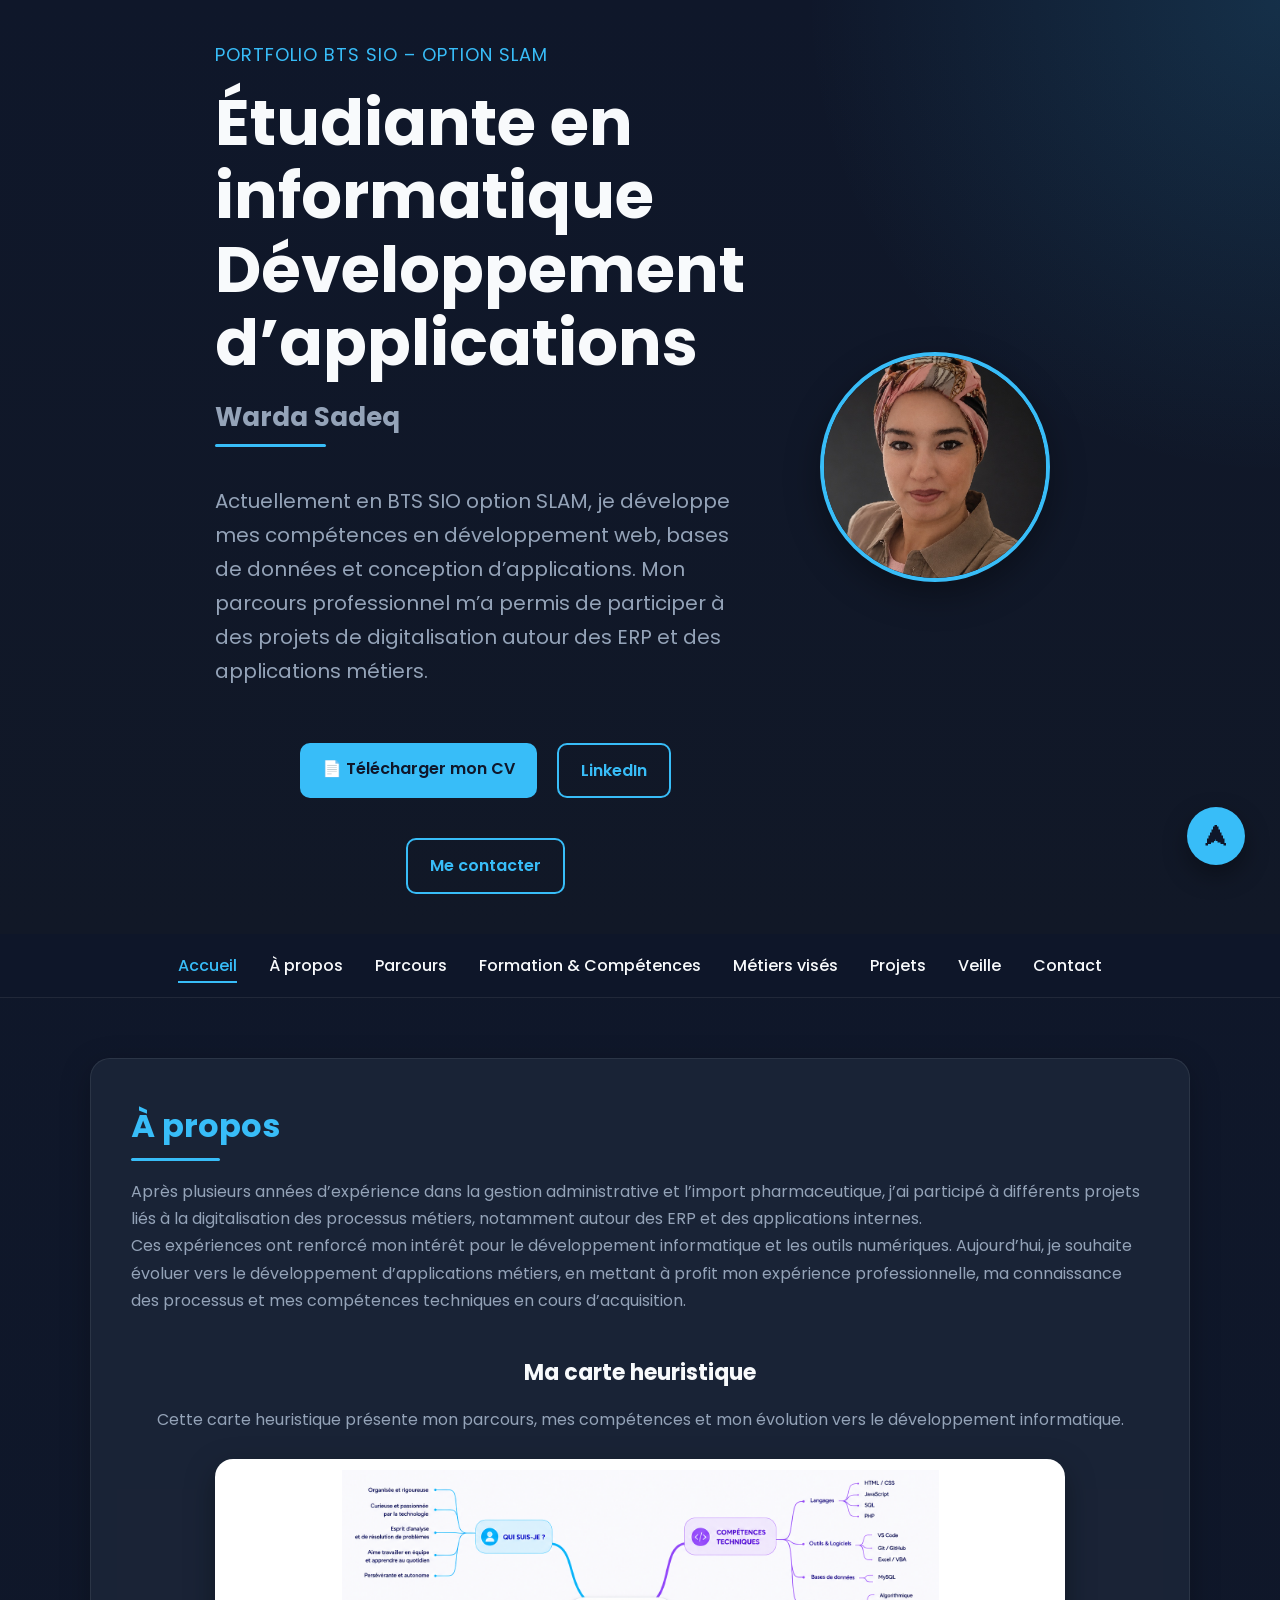
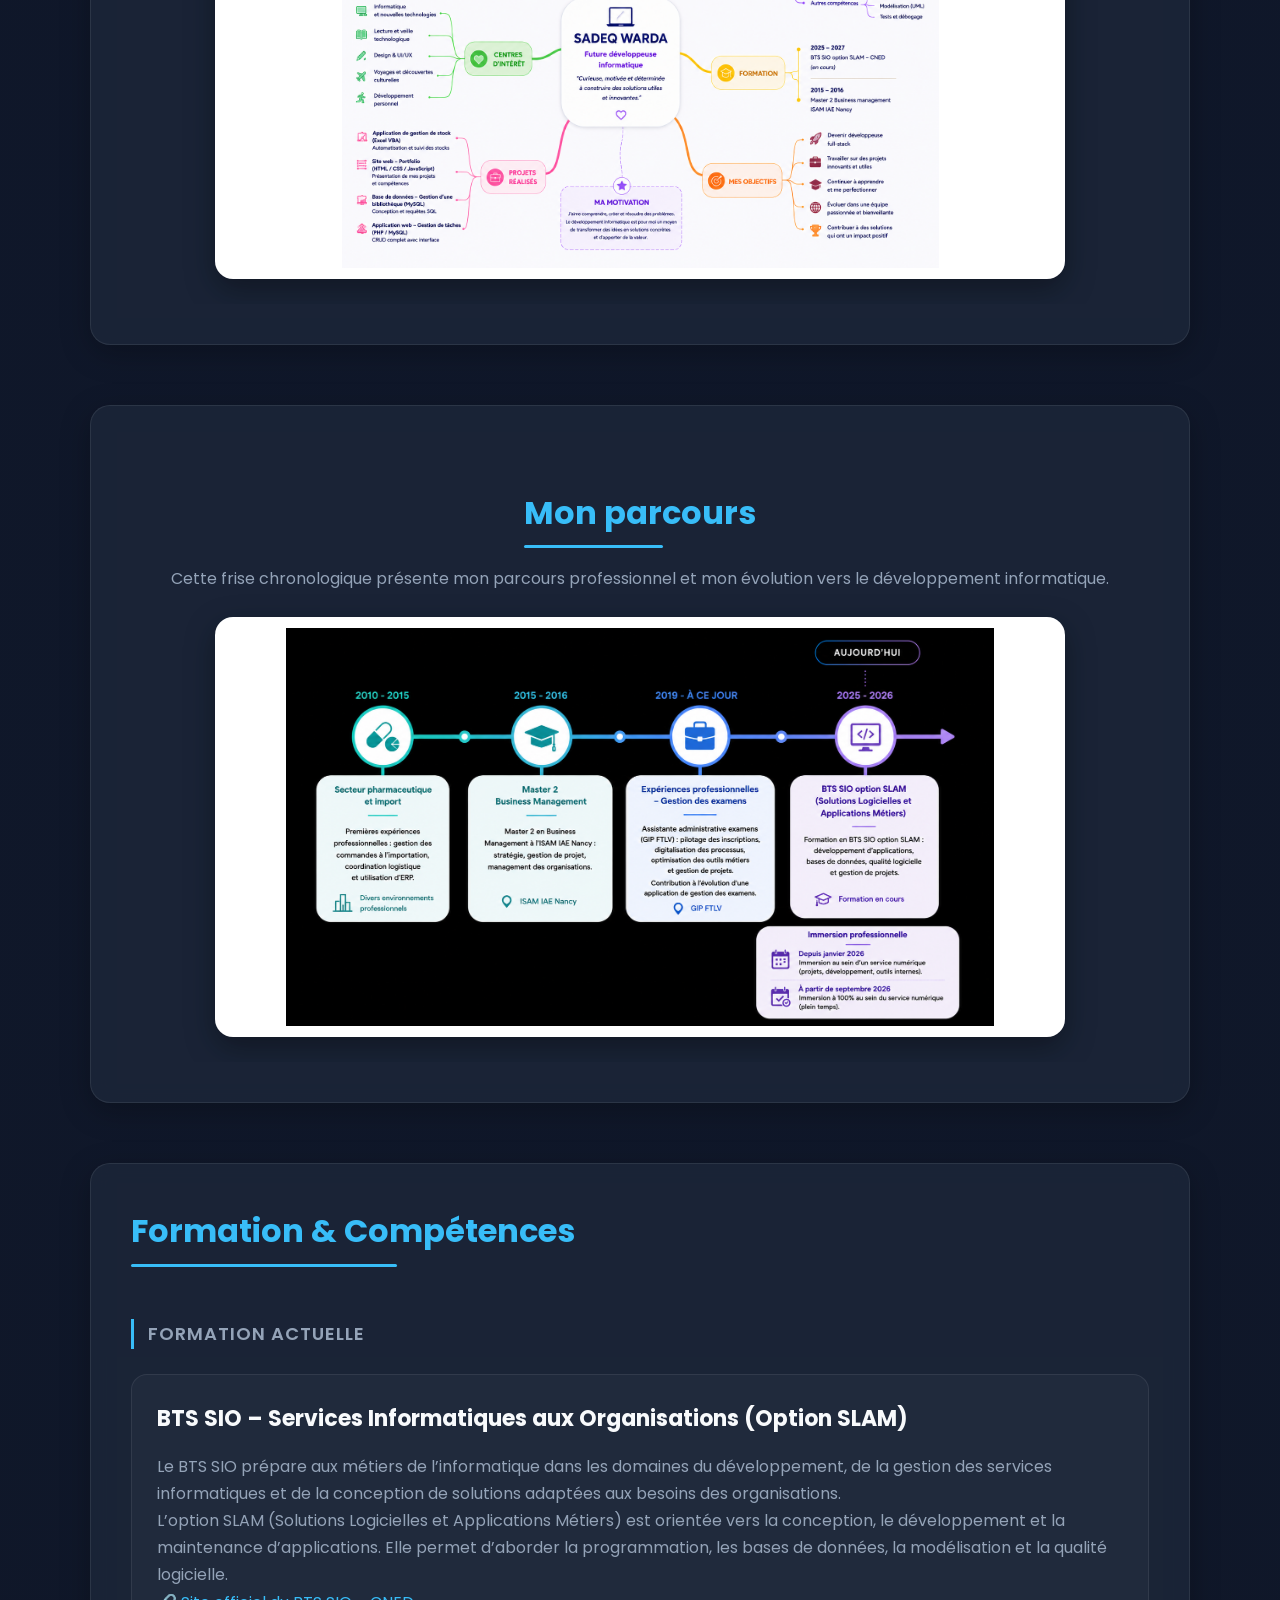
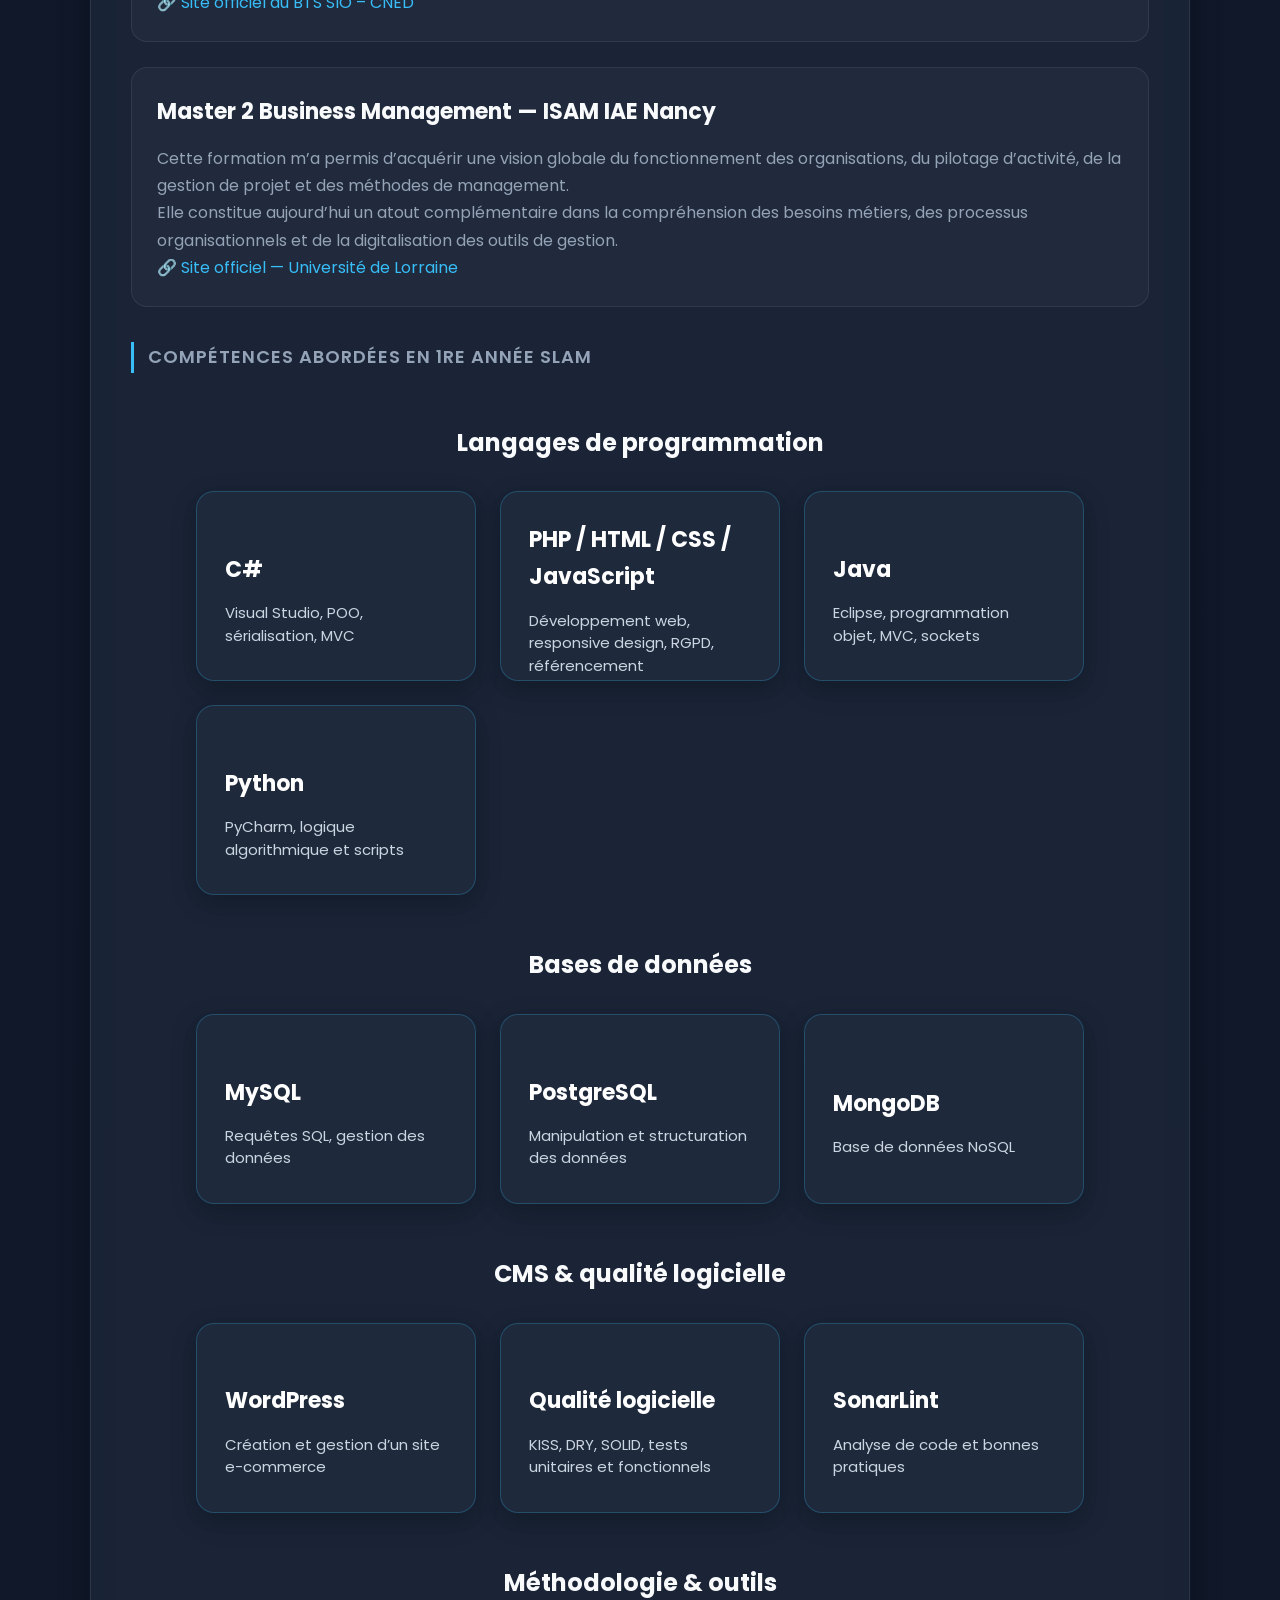
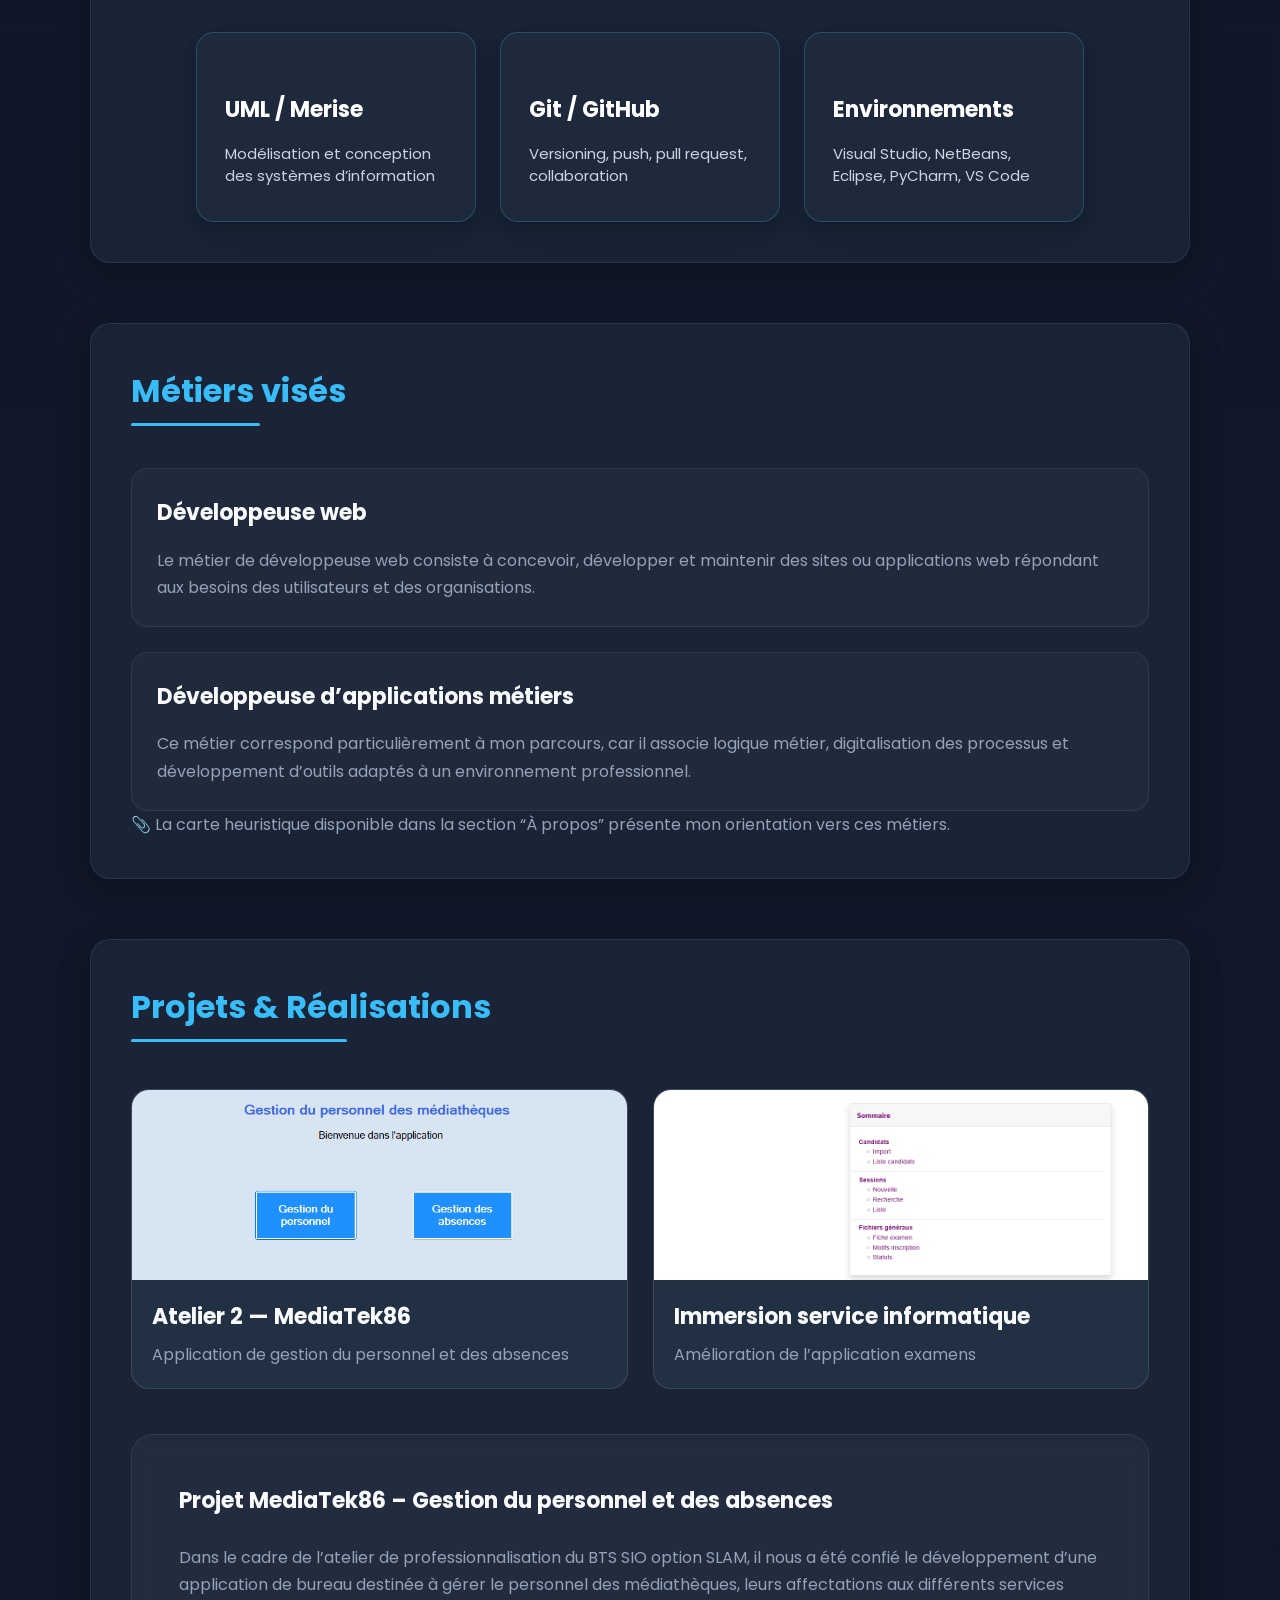
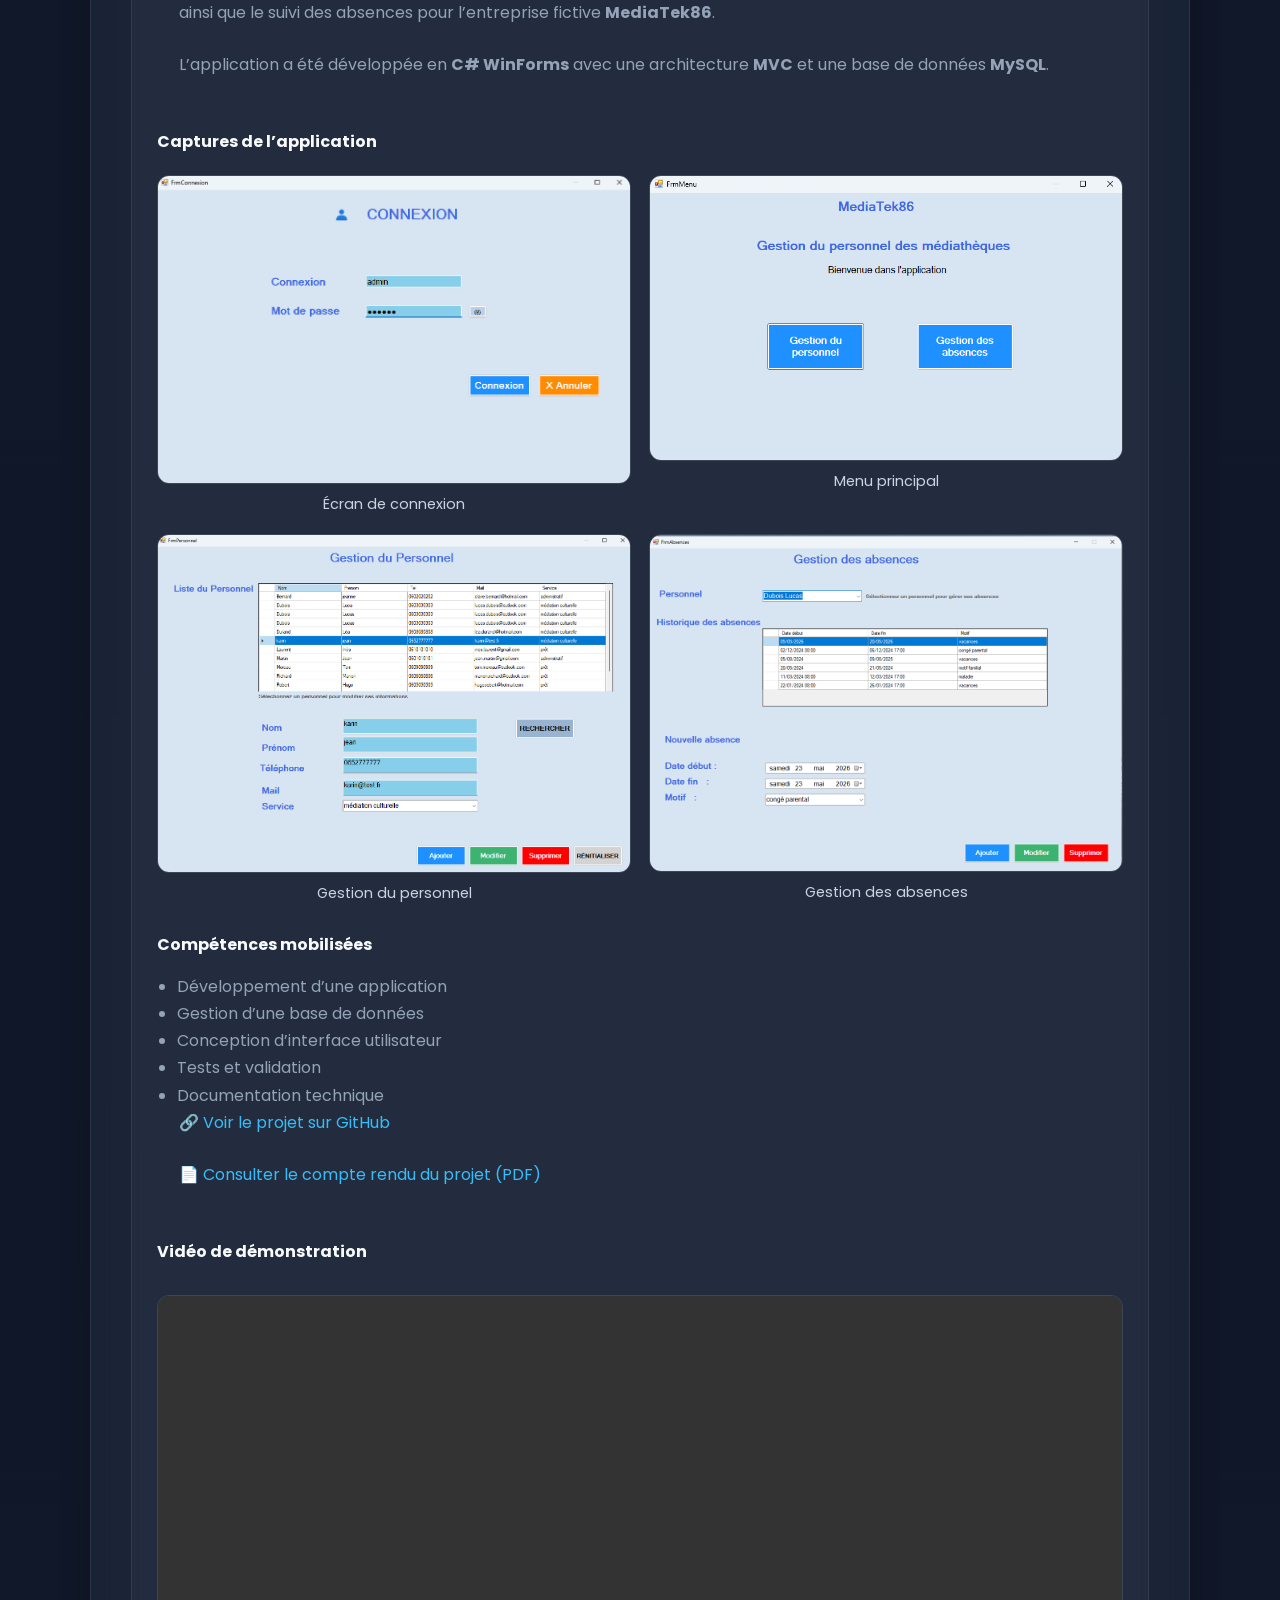
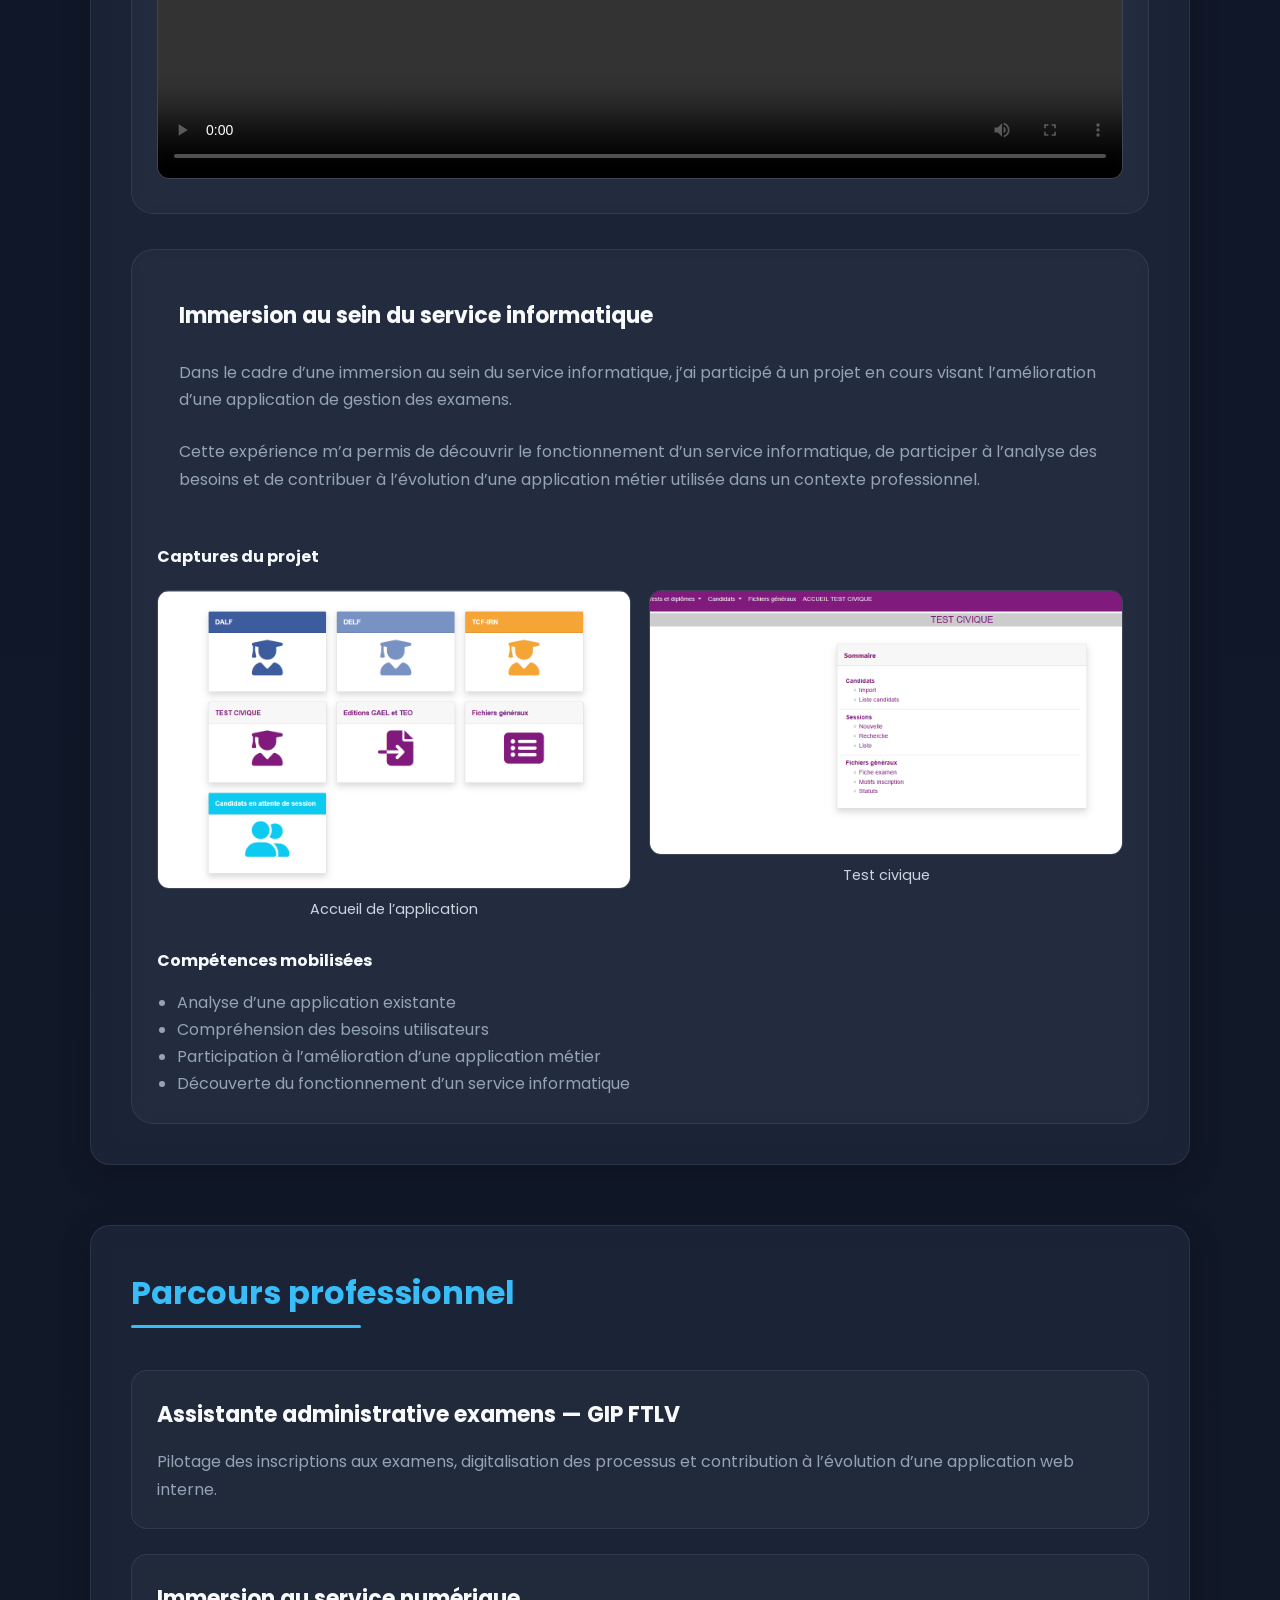
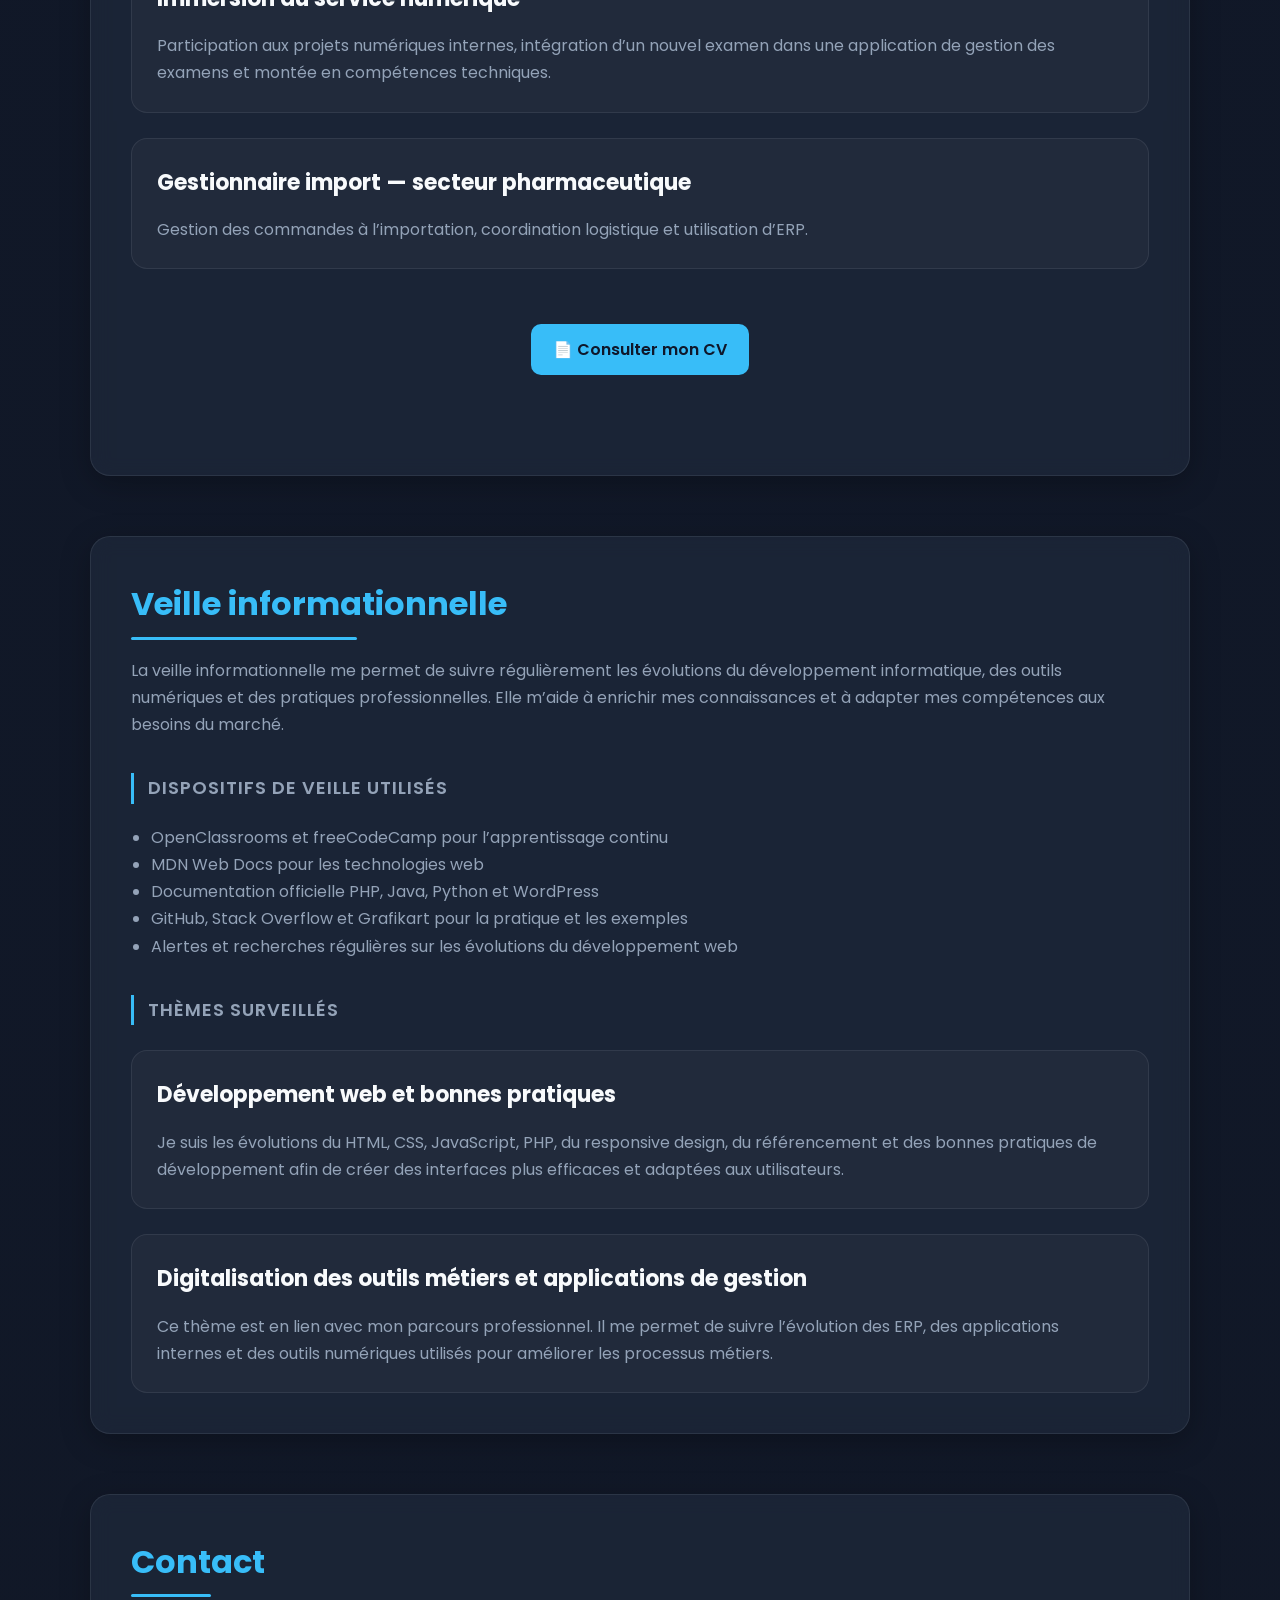
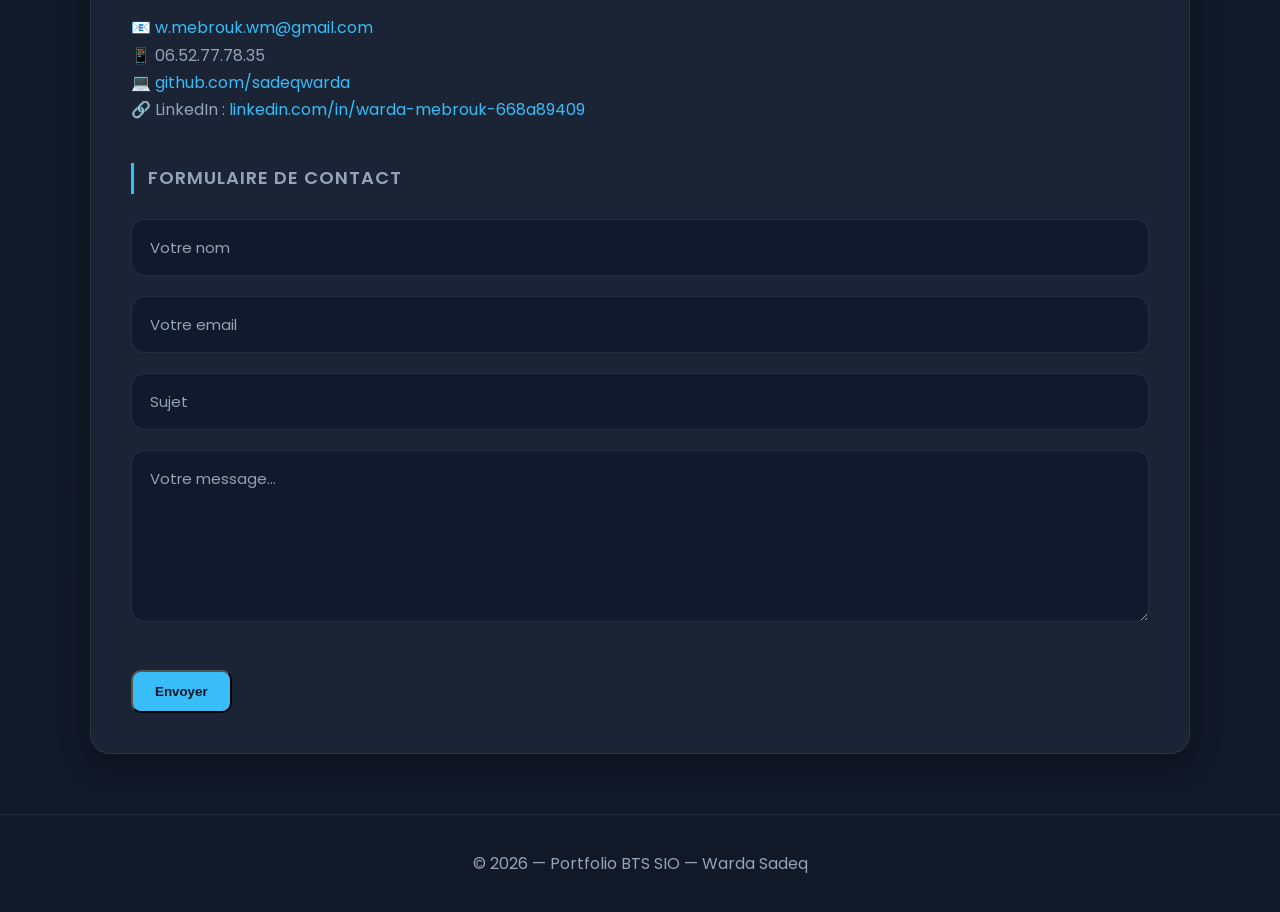
==== index.html @ fa806834 "Update index.html" ====
<!DOCTYPE html>
<html lang="fr">

<head>
    <meta charset="UTF-8">
    <meta name="viewport" content="width=device-width, initial-scale=1.0">
    <title>Portfolio - Warda SADEQ</title>

    <link rel="stylesheet" href="style.css">

    <link rel="preconnect" href="https://fonts.googleapis.com">
    <link rel="preconnect" href="https://fonts.gstatic.com" crossorigin>
    <link href="https://fonts.googleapis.com/css2?family=Poppins:wght@300;400;500;600;700&display=swap" rel="stylesheet">
</head>

<body>

<header id="accueil">

    <div class="hero-content hero-layout">

        <div class="hero-text-zone">

            <p class="hero-subtitle">Portfolio BTS SIO – option SLAM</p>

            <h1>
                Étudiante en informatique<br>
                Développement d’applications
            </h1>

            <h2 class="hero-name">Warda Sadeq</h2>

            <p class="hero-text">
                Actuellement en BTS SIO option SLAM, je développe mes compétences
                en développement web, bases de données et conception d’applications.
                Mon parcours professionnel m’a permis de participer à des projets
                de digitalisation autour des ERP et des applications métiers.
            </p>

            <div class="hero-buttons">
                <a href="./CV_SADEQ_WARDA.pdf" class="btn" target="_blank" download>
                    📄 Télécharger mon CV
                </a>

                <a href="https://www.linkedin.com/in/warda-mebrouk-668a89409" class="btn btn-outline" target="_blank">
                    LinkedIn
                </a>

                <a href="#contact" class="btn btn-outline">
                    Me contacter
                </a>
            </div>

        </div>

        <div class="hero-photo-zone">
            <img src="photo-warda.jpg" alt="Photo de Warda Sadeq" class="hero-photo">
        </div>

    </div>

</header>

<nav>
    <a href="#accueil">Accueil</a>
    <a href="#apropos">À propos</a>
    <a href="#parcours">Parcours</a>
    <a href="#formation-competences">Formation & Compétences</a>
    <a href="#metiers">Métiers visés</a>
    <a href="#projets">Projets</a>
    <a href="#veille">Veille</a>
    <a href="#contact">Contact</a>
</nav>

<section id="apropos">

    <h2>À propos</h2>

    <p>
        Après plusieurs années d’expérience dans la gestion administrative
        et l’import pharmaceutique, j’ai participé à différents projets liés
        à la digitalisation des processus métiers, notamment autour des ERP
        et des applications internes.
    </p>

    <p>
        Ces expériences ont renforcé mon intérêt pour le développement informatique
        et les outils numériques. Aujourd’hui, je souhaite évoluer vers le développement
        d’applications métiers, en mettant à profit mon expérience professionnelle,
        ma connaissance des processus et mes compétences techniques en cours d’acquisition.
    </p>

    <div class="mindmap-container">
        <h3>Ma carte heuristique</h3>

        <p>
            Cette carte heuristique présente mon parcours, mes compétences
            et mon évolution vers le développement informatique.
        </p>

        <img
            src="ma_carte_heuristique.png"
            alt="Carte heuristique"
            class="mindmap-img"
            id="mindmapImage">
    </div>

</section>

<div id="imageModal" class="image-modal">
    <span class="close-modal">&times;</span>
    <img class="modal-content" id="zoomedImg">
</div>

<section id="parcours">

    <div class="mindmap-container">

        <h2>Mon parcours</h2>

        <p>
            Cette frise chronologique présente mon parcours
            professionnel et mon évolution vers le développement informatique.
        </p>

        <img
            src="parcours_warda.jpg"
            alt="Parcours de Warda Sadeq"
            class="mindmap-img"
            id="parcoursImage">

    </div>

</section>

<section id="formation-competences">

    <h2>Formation & Compétences</h2>

    <h3 class="section-subtitle">Formation actuelle</h3>

    <article class="formation-card">

        <h3>BTS SIO – Services Informatiques aux Organisations (Option SLAM)</h3>

        <p>
            Le BTS SIO prépare aux métiers de l’informatique dans les domaines
            du développement, de la gestion des services informatiques et de la
            conception de solutions adaptées aux besoins des organisations.
        </p>

        <p>
            L’option SLAM (Solutions Logicielles et Applications Métiers)
            est orientée vers la conception, le développement et la maintenance
            d’applications. Elle permet d’aborder la programmation, les bases de données,
            la modélisation et la qualité logicielle.
        </p>

        <p>
            🔗
            <a href="https://www.cned.fr/bts/bts-services-informatiques-aux-organisations-sio" target="_blank">
                Site officiel du BTS SIO – CNED
            </a>
        </p>

    </article>

    <article class="formation-card">

        <h3>Master 2 Business Management — ISAM IAE Nancy</h3>

        <p>
            Cette formation m’a permis d’acquérir une vision globale du fonctionnement
            des organisations, du pilotage d’activité, de la gestion de projet
            et des méthodes de management.
        </p>

        <p>
            Elle constitue aujourd’hui un atout complémentaire dans la compréhension
            des besoins métiers, des processus organisationnels et de la digitalisation
            des outils de gestion.
        </p>

        <p>
            🔗
            <a href="https://formations.univ-lorraine.fr/fr/diplomes-et-formations/bac4-bac5/master/2677-master-management-et-administration-des-entreprises-pt-administration-des-entreprises.html" target="_blank">
                Site officiel — Université de Lorraine
            </a>
        </p>

    </article>

    <div class="technical-skills">

        <h3 class="section-subtitle">Compétences abordées en 1re année SLAM</h3>

        <div class="skills-category">
            <h3>Langages de programmation</h3>

            <div class="skills-grid">
                <div class="skill-card">
                    <h4>C#</h4>
                    <p>Visual Studio, POO, sérialisation, MVC</p>
                </div>

                <div class="skill-card">
                    <h4>PHP / HTML / CSS / JavaScript</h4>
                    <p>Développement web, responsive design, RGPD, référencement</p>
                </div>

                <div class="skill-card">
                    <h4>Java</h4>
                    <p>Eclipse, programmation objet, MVC, sockets</p>
                </div>

                <div class="skill-card">
                    <h4>Python</h4>
                    <p>PyCharm, logique algorithmique et scripts</p>
                </div>
            </div>
        </div>

        <div class="skills-category">
            <h3>Bases de données</h3>

            <div class="skills-grid">
                <div class="skill-card">
                    <h4>MySQL</h4>
                    <p>Requêtes SQL, gestion des données</p>
                </div>

                <div class="skill-card">
                    <h4>PostgreSQL</h4>
                    <p>Manipulation et structuration des données</p>
                </div>

                <div class="skill-card">
                    <h4>MongoDB</h4>
                    <p>Base de données NoSQL</p>
                </div>
            </div>
        </div>

        <div class="skills-category">
            <h3>CMS & qualité logicielle</h3>

            <div class="skills-grid">
                <div class="skill-card">
                    <h4>WordPress</h4>
                    <p>Création et gestion d’un site e-commerce</p>
                </div>

                <div class="skill-card">
                    <h4>Qualité logicielle</h4>
                    <p>KISS, DRY, SOLID, tests unitaires et fonctionnels</p>
                </div>

                <div class="skill-card">
                    <h4>SonarLint</h4>
                    <p>Analyse de code et bonnes pratiques</p>
                </div>
            </div>
        </div>

        <div class="skills-category">
            <h3>Méthodologie & outils</h3>

            <div class="skills-grid">
                <div class="skill-card">
                    <h4>UML / Merise</h4>
                    <p>Modélisation et conception des systèmes d’information</p>
                </div>

                <div class="skill-card">
                    <h4>Git / GitHub</h4>
                    <p>Versioning, push, pull request, collaboration</p>
                </div>

                <div class="skill-card">
                    <h4>Environnements</h4>
                    <p>Visual Studio, NetBeans, Eclipse, PyCharm, VS Code</p>
                </div>
            </div>
        </div>

    </div>

</section>

<section id="metiers">

    <h2>Métiers visés</h2>

    <article>
        <h3>Développeuse web</h3>
        <p>
            Le métier de développeuse web consiste à concevoir, développer
            et maintenir des sites ou applications web répondant aux besoins
            des utilisateurs et des organisations.
        </p>
    </article>

    <article>
        <h3>Développeuse d’applications métiers</h3>
        <p>
            Ce métier correspond particulièrement à mon parcours, car il associe
            logique métier, digitalisation des processus et développement d’outils
            adaptés à un environnement professionnel.
        </p>
    </article>

    <p>
        📎 La carte heuristique disponible dans la section “À propos”
        présente mon orientation vers ces métiers.
    </p>

</section>

<section id="projets">

    <h2>Projets & Réalisations</h2>

    <div class="projects-grid">

        <a href="#mediatek86" class="project-thumbnail">
            <img src="menu.png" alt="Projet MediaTek86">
            <h3>Atelier 2 — MediaTek86</h3>
            <p>Application de gestion du personnel et des absences</p>
        </a>

        <a href="#immersion" class="project-thumbnail">
            <img src="test_civique.png" alt="Projet immersion service informatique">
            <h3>Immersion service informatique</h3>
            <p>Amélioration de l’application examens</p>
        </a>

    </div>

    <article class="project-card" id="mediatek86">

        <h3>Projet MediaTek86 – Gestion du personnel et des absences</h3>

        <p>
            Dans le cadre de l’atelier de professionnalisation du BTS SIO option SLAM,
            il nous a été confié le développement d’une application de bureau destinée
            à gérer le personnel des médiathèques, leurs affectations aux différents
            services ainsi que le suivi des absences pour l’entreprise fictive
            <strong>MediaTek86</strong>.
        </p>

        <p>
            L’application a été développée en <strong>C# WinForms</strong> avec une
            architecture <strong>MVC</strong> et une base de données <strong>MySQL</strong>.
        </p>

        <h4>Captures de l’application</h4>

        <div class="project-gallery">
            <figure>
                <img src="connexion.png" alt="Écran de connexion MediaTek86">
                <figcaption>Écran de connexion</figcaption>
            </figure>

            <figure>
                <img src="menu.png" alt="Menu principal MediaTek86">
                <figcaption>Menu principal</figcaption>
            </figure>

            <figure>
                <img src="personnel.png" alt="Gestion du personnel MediaTek86">
                <figcaption>Gestion du personnel</figcaption>
            </figure>

            <figure>
                <img src="absences.png" alt="Gestion des absences MediaTek86">
                <figcaption>Gestion des absences</figcaption>
            </figure>
        </div>

        <h4>Compétences mobilisées</h4>

        <ul>
            <li>Développement d’une application</li>
            <li>Gestion d’une base de données</li>
            <li>Conception d’interface utilisateur</li>
            <li>Tests et validation</li>
            <li>Documentation technique</li>
        </ul>

        <p>
            🔗
            <a href="https://github.com/sadeqwarda/MediaTek86" target="_blank">
                Voir le projet sur GitHub
            </a>
        </p>
        <p>
    📄
    <a href="Compte_Rendu_Activite_MediaTek86.pdf" target="_blank">
        Consulter le compte rendu du projet (PDF)
    </a>
</p>

        <h4>Vidéo de démonstration</h4>

        <video controls>
            <source src="Mediatek86.mp4" type="video/mp4">
            Votre navigateur ne supporte pas la vidéo.
        </video>

    </article>

    <article class="project-card" id="immersion">

        <h3>Immersion au sein du service informatique</h3>

        <p>
            Dans le cadre d’une immersion au sein du service informatique, j’ai participé
            à un projet en cours visant l’amélioration d’une application de gestion
            des examens.
        </p>

        <p>
            Cette expérience m’a permis de découvrir le fonctionnement d’un service
            informatique, de participer à l’analyse des besoins et de contribuer
            à l’évolution d’une application métier utilisée dans un contexte professionnel.
        </p>

        <h4>Captures du projet</h4>

        <div class="project-gallery">
            <figure>
                <img src="accueil.png" alt="Accueil de l’application examens">
                <figcaption>Accueil de l’application</figcaption>
            </figure>

            <figure>
                <img src="test_civique.png" alt="Écran test civique">
                <figcaption>Test civique</figcaption>
            </figure>
        </div>

        <h4>Compétences mobilisées</h4>

        <ul>
            <li>Analyse d’une application existante</li>
            <li>Compréhension des besoins utilisateurs</li>
            <li>Participation à l’amélioration d’une application métier</li>
            <li>Découverte du fonctionnement d’un service informatique</li>
        </ul>

    </article>

</section>

<section id="experience">

    <h2>Parcours professionnel</h2>

    <article>
        <h3>Assistante administrative examens — GIP FTLV</h3>
        <p>
            Pilotage des inscriptions aux examens, digitalisation des processus
            et contribution à l’évolution d’une application web interne.
        </p>
    </article>

    <article>
        <h3>Immersion au service numérique</h3>
        <p>
            Participation aux projets numériques internes, intégration d’un nouvel examen
            dans une application de gestion des examens et montée en compétences techniques.
        </p>
    </article>

    <article>
        <h3>Gestionnaire import — secteur pharmaceutique</h3>
        <p>
            Gestion des commandes à l’importation, coordination logistique
            et utilisation d’ERP.
        </p>
    </article>

    <div class="cv-button-container">
        <a href="./CV_SADEQ_WARDA.pdf" class="btn" target="_blank" download>
            📄 Consulter mon CV
        </a>
    </div>

</section>

<section id="veille">

    <h2>Veille informationnelle</h2>

    <p>
        La veille informationnelle me permet de suivre régulièrement les évolutions
        du développement informatique, des outils numériques et des pratiques professionnelles.
        Elle m’aide à enrichir mes connaissances et à adapter mes compétences aux besoins du marché.
    </p>

    <h3 class="section-subtitle">Dispositifs de veille utilisés</h3>

    <ul>
        <li>OpenClassrooms et freeCodeCamp pour l’apprentissage continu</li>
        <li>MDN Web Docs pour les technologies web</li>
        <li>Documentation officielle PHP, Java, Python et WordPress</li>
        <li>GitHub, Stack Overflow et Grafikart pour la pratique et les exemples</li>
        <li>Alertes et recherches régulières sur les évolutions du développement web</li>
    </ul>

    <h3 class="section-subtitle">Thèmes surveillés</h3>

    <article>
        <h3>Développement web et bonnes pratiques</h3>
        <p>
            Je suis les évolutions du HTML, CSS, JavaScript, PHP,
            du responsive design, du référencement et des bonnes pratiques
            de développement afin de créer des interfaces plus efficaces
            et adaptées aux utilisateurs.
        </p>
    </article>

    <article>
        <h3>Digitalisation des outils métiers et applications de gestion</h3>
        <p>
            Ce thème est en lien avec mon parcours professionnel.
            Il me permet de suivre l’évolution des ERP, des applications internes
            et des outils numériques utilisés pour améliorer les processus métiers.
        </p>
    </article>

</section>

<section id="contact">

    <h2>Contact</h2>

    <p>
        📧
        <a href="mailto:w.mebrouk.wm@gmail.com">
            w.mebrouk.wm@gmail.com
        </a>
    </p>

    <p>📱 06.52.77.78.35</p>

    <p>
        💻
        <a href="https://github.com/sadeqwarda" target="_blank">
            github.com/sadeqwarda
        </a>
    </p>

    <p>
        🔗 LinkedIn :
        <a href="https://www.linkedin.com/in/warda-mebrouk-668a89409" target="_blank">
            linkedin.com/in/warda-mebrouk-668a89409
        </a>
    </p>

    <div class="contact-form-container">

        <h3 class="section-subtitle">Formulaire de contact</h3>

        <form class="contact-form">

            <div class="form-group">
                <input type="text" placeholder="Votre nom" required>
            </div>

            <div class="form-group">
                <input type="email" placeholder="Votre email" required>
            </div>

            <div class="form-group">
                <input type="text" placeholder="Sujet">
            </div>

            <div class="form-group">
                <textarea rows="6" placeholder="Votre message..." required></textarea>
            </div>

            <button type="submit" class="btn">
                Envoyer
            </button>

        </form>

    </div>

</section>

<a href="#accueil" class="top-btn">⮝</a>

<footer>
    <p>© 2026 — Portfolio BTS SIO — Warda Sadeq</p>
</footer>

<script>
document.addEventListener("DOMContentLoaded", function () {

    const sections = document.querySelectorAll("header[id], section[id]");
    const navLinks = document.querySelectorAll("nav a[href^='#']");

    function activateNavLink() {
        let current = "";

        sections.forEach(section => {
            const sectionTop = section.offsetTop - 160;

            if (window.scrollY >= sectionTop) {
                current = section.getAttribute("id");
            }
        });

        navLinks.forEach(link => {
            link.classList.remove("active-link");

            if (link.getAttribute("href") === "#" + current) {
                link.classList.add("active-link");
            }
        });
    }

    window.addEventListener("scroll", activateNavLink);
    activateNavLink();

    const modal = document.getElementById("imageModal");
    const modalImg = document.getElementById("zoomedImg");
    const closeBtn = document.querySelector(".close-modal");
    const zoomImages = document.querySelectorAll(".mindmap-img, .project-gallery img, .project-thumbnail img");

    if (modal && modalImg && closeBtn) {

        zoomImages.forEach(img => {
            img.style.cursor = "zoom-in";

            img.addEventListener("click", function (e) {
                e.preventDefault();
                modal.style.display = "flex";
                modalImg.src = this.src;
            });
        });

        closeBtn.addEventListener("click", function () {
            modal.style.display = "none";
        });

        modal.addEventListener("click", function (e) {
            if (e.target === modal) {
                modal.style.display = "none";
            }
        });
    }

});
</script>

</body>
</html>
---- style.css ----
/* =========================
   RESET
========================= */

* {
    margin: 0;
    padding: 0;
    box-sizing: border-box;
}

/* =========================
   VARIABLES
========================= */

:root {
    --bg: #0f172a;
    --bg-secondary: #111827;
    --card: #1e293b;
    --card-hover: #243449;

    --text: #f8fafc;
    --text-muted: #94a3b8;

    --accent: #38bdf8;
    --accent-hover: #0ea5e9;

    --border: rgba(255,255,255,0.08);

    --shadow:
        0 8px 30px rgba(0,0,0,0.25);
}

/* =========================
   BASE
========================= */

html {
    scroll-behavior: smooth;
}

body {
    font-family: "Poppins", sans-serif;
    background:
        radial-gradient(circle at top right,
        rgba(56,189,248,0.12),
        transparent 30%),
        linear-gradient(
            to bottom,
            var(--bg),
            var(--bg-secondary)
        );

    color: var(--text);
    line-height: 1.7;
}

a {
    color: var(--accent);
    text-decoration: none;
    transition: 0.3s ease;
}

a:hover {
    color: var(--accent-hover);
}

img {
    max-width: 100%;
    display: block;
}

/* =========================
   HERO
========================= */

header {
    min-height: 100vh;

    display: flex;
    align-items: center;
    justify-content: center;

    padding: 50px 20px;
}

.hero-layout {
    display: flex;
    align-items: center;
    justify-content: space-between;
    gap: 60px;

    width: 100%;
    max-width: 1200px;
}

.hero-text-zone {
    flex: 1;
}

.hero-subtitle {
    color: var(--accent);

    text-transform: uppercase;
    letter-spacing: 1px;

    margin-bottom: 18px;
    font-size: 18px;
}

header h1 {
    font-size: 64px;
    line-height: 1.15;

    margin-bottom: 15px;
}

.hero-name {
    color: var(--text-muted);
    font-size: 28px;
    margin-bottom: 25px;
}

.hero-text {
    color: var(--text-muted);

    max-width: 700px;
    font-size: 18px;
}

.hero-buttons {
    margin-top: 35px;

    display: flex;
    gap: 18px;
    flex-wrap: wrap;
}

.hero-photo-zone {
    flex: 0 0 260px;
}

.hero-photo {
    width: 240px;
    height: 240px;

    border-radius: 50%;
    object-fit: cover;

    border: 4px solid var(--accent);

    box-shadow:
        0 12px 35px rgba(0,0,0,0.35);
}

/* =========================
   NAVIGATION
========================= */

nav {
    position: sticky;
    top: 0;

    z-index: 1000;

    padding: 18px;

    text-align: center;

    backdrop-filter: blur(10px);

    background: rgba(15,23,42,0.9);

    border-bottom:
        1px solid var(--border);
}

nav a {
    margin: 0 14px;

    color: var(--text);

    font-weight: 500;

    position: relative;
}

nav a::after {
    content: "";

    position: absolute;

    left: 0;
    bottom: -6px;

    width: 0;
    height: 2px;

    background: var(--accent);

    transition: 0.3s ease;
}

nav a:hover::after,
nav a.active-link::after {
    width: 100%;
}

nav a.active-link {
    color: var(--accent);
}

/* =========================
   SECTIONS
========================= */

section {
    width: 90%;
    max-width: 1150px;

    margin: 70px auto;

    padding: 45px;

    background: rgba(30,41,59,0.72);

    border:
        1px solid var(--border);

    border-radius: 24px;

    backdrop-filter: blur(10px);

    box-shadow: var(--shadow);

    scroll-margin-top: 110px;
}

/* =========================
   TITRES
========================= */

h2 {
    display: inline-block;

    font-size: 36px;

    color: var(--accent);

    margin-bottom: 35px;

    position: relative;
}

h2::after {
    content: "";

    position: absolute;

    left: 0;
    bottom: -10px;

    width: 60%;
    height: 3px;

    border-radius: 10px;

    background: var(--accent);
}

h3 {
    font-size: 24px;
    margin-bottom: 18px;
}

h4 {
    margin: 25px 0 15px;
}

.section-subtitle {
    color: var(--text-muted);

    text-transform: uppercase;
    letter-spacing: 1px;

    font-size: 16px;

    border-left: 3px solid var(--accent);

    padding-left: 14px;

    margin: 35px 0 25px;
}

/* =========================
   TEXTES
========================= */

p,
li {
    color: var(--text-muted);
}

ul {
    padding-left: 20px;
}

/* =========================
   ARTICLES
========================= */

article {
    margin-top: 25px;

    padding: 28px;

    background:
        rgba(255,255,255,0.03);

    border:
        1px solid var(--border);

    border-radius: 20px;

    transition: 0.3s ease;
}

article:hover {
    transform: translateY(-5px);

    border-color:
        rgba(56,189,248,0.35);
}

/* =========================
   BOUTONS
========================= */

.btn {
    display: inline-block;

    padding: 13px 24px;

    border-radius: 12px;

    background: var(--accent);

    color: #0f172a;

    font-weight: 600;

    transition: 0.3s ease;
}

.btn:hover {
    background: var(--accent-hover);

    transform: translateY(-2px);
}

.btn-outline {
    background: transparent;

    border: 2px solid var(--accent);

    color: var(--accent);
}

.btn-outline:hover {
    background: var(--accent);
    color: #0f172a;
}

/* =========================
   IMAGES
========================= */

.mindmap-container {
    width: 100%;
    text-align: center;
}

.mindmap-container img,
.mindmap-img {
    display: block;
    margin-left: auto;
    margin-right: auto;
}

.mindmap-img {
    width: auto;
    max-width: 100%;
    max-height: 420px;
    object-fit: contain;
}
.mindmap-img:hover {
    transform: scale(1.01);
}

/* =========================
   SKILLS
========================= */

.skills-category {
    margin-top: 50px;
}

.skills-grid {
    display: grid;

    grid-template-columns:
        repeat(auto-fit, minmax(240px, 1fr));

    gap: 24px;

    margin-top: 25px;
}

.skill-card {
    min-height: 190px;

    padding: 28px;

    border-radius: 20px;

    background: var(--card);

    border:
        1px solid rgba(56,189,248,0.2);

    box-shadow:
        0 8px 20px rgba(0,0,0,0.25);

    transition: 0.3s ease;
}

.skill-card:hover {
    transform: translateY(-8px);

    background: var(--card-hover);

    border-color: var(--accent);
}

.skill-card h4 {
    margin-bottom: 12px;
}

/* =========================
   PROJETS
========================= */

.projects-grid {
    display: grid;

    grid-template-columns: repeat(2, 1fr);

    gap: 25px;

    margin: 35px 0 50px;
}

.project-thumbnail {
    display: block;

    background: var(--card);

    border:
        1px solid rgba(255,255,255,0.1);

    border-radius: 20px;

    overflow: hidden;

    transition: 0.3s ease;
}

.project-thumbnail:hover {
    transform: translateY(-6px);

    box-shadow:
        0 12px 30px rgba(0,0,0,0.25);
}

.project-thumbnail img {
    width: 100%;
    height: 220px;

    object-fit: cover;
}

.project-thumbnail h3 {
    padding: 18px 20px 5px;
}

.project-thumbnail p {
    padding: 0 20px 20px;
}

.project-card {
    margin-top: 40px;
}

.project-gallery {
    display: grid;

    grid-template-columns: repeat(2, 1fr);

    gap: 18px;

    margin: 25px 0;
}

.project-gallery figure {
    margin: 0;
}

.project-gallery img {
    width: 100%;

    border-radius: 14px;

    border:
        1px solid rgba(255,255,255,0.12);

    transition: 0.3s ease;

    cursor: zoom-in;
}

.project-gallery img:hover {
    transform: scale(1.02);
}

.project-gallery figcaption {
    margin-top: 8px;

    text-align: center;

    font-size: 14px;

    color: #cbd5e1;
}

/* =========================
   VIDEO
========================= */

video,
iframe {
    width: 100%;

    margin-top: 15px;

    border-radius: 14px;

    border:
        1px solid rgba(255,255,255,0.12);
}

/* =========================
   FORMULAIRE
========================= */

.contact-form-container {
    margin-top: 40px;
}

.form-group {
    margin-bottom: 20px;
}

.contact-form input,
.contact-form textarea {
    width: 100%;

    padding: 16px 18px;

    border-radius: 14px;

    border:
        1px solid rgba(255,255,255,0.08);

    background:
        rgba(15,23,42,0.7);

    color: white;

    font-family: "Poppins", sans-serif;

    transition: 0.3s ease;
}

.contact-form input:focus,
.contact-form textarea:focus {
    outline: none;

    border-color: var(--accent);

    box-shadow:
        0 0 0 3px rgba(56,189,248,0.15);
}

.contact-form textarea {
    min-height: 140px;
    resize: vertical;
}

/* =========================
   ZOOM IMAGE
========================= */

.image-modal {
    display: none;

    position: fixed;

    inset: 0;

    z-index: 5000;

    background: rgba(0,0,0,0.92);

    justify-content: center;
    align-items: center;

    padding: 40px;
}

.modal-content {
    max-width: 90%;
    max-height: 90%;

    border-radius: 16px;
}

.close-modal {
    position: absolute;

    top: 25px;
    right: 40px;

    color: white;

    font-size: 45px;

    cursor: pointer;
}

/* =========================
   TOP BUTTON
========================= */

.top-btn {
    position: fixed;

    right: 35px;
    bottom: 35px;

    width: 58px;
    height: 58px;

    border-radius: 50%;

    display: flex;
    align-items: center;
    justify-content: center;

    background: var(--accent);

    color: #0f172a;

    font-size: 24px;

    box-shadow:
        0 10px 25px rgba(0,0,0,0.35);

    z-index: 3000;

    transition: 0.3s ease;
}

.top-btn:hover {
    transform: translateY(-5px) scale(1.05);

    background: var(--accent-hover);

    color: white;
}

/* =========================
   FOOTER
========================= */

footer {
    text-align: center;

    padding: 35px;

    margin-top: 60px;

    color: var(--text-muted);

    border-top:
        1px solid var(--border);
}

/* =========================
   RESPONSIVE
========================= */

@media screen and (max-width: 900px) {

    .hero-layout {
        flex-direction: column-reverse;
        text-align: center;
    }

    header h1 {
        font-size: 44px;
    }

    .hero-buttons {
        justify-content: center;
    }

    .projects-grid,
    .project-gallery {
        grid-template-columns: 1fr;
    }

}

@media screen and (max-width: 768px) {

    section {
        padding: 28px;
    }

    nav a {
        display: inline-block;
        margin: 8px;
    }

    h2 {
        font-size: 28px;
    }

    .hero-photo {
        width: 180px;
        height: 180px;
    }

}* {
    box-sizing: border-box;
    margin: 0;
    padding: 0;
}

:root {
    --bg: #0f172a;
    --bg-secondary: #111827;
    --card: #1e293b;
    --text: #f8fafc;
    --text-muted: #94a3b8;
    --accent: #38bdf8;
    --accent-hover: #0ea5e9;
    --border: rgba(255,255,255,0.08);
    --shadow: 0 8px 30px rgba(0,0,0,0.25);
}

html {
    scroll-behavior: smooth;
}

body {
    font-family: "Poppins", Arial, sans-serif;
    background: linear-gradient(to bottom, var(--bg), var(--bg-secondary));
    color: var(--text);
    line-height: 1.7;
}

/* HERO */

header {
    min-height: 90vh;
    display: flex;
    justify-content: center;
    align-items: center;
    text-align: center;
    padding: 40px 20px;
    background:
        radial-gradient(circle at top right, rgba(56,189,248,0.15), transparent 30%),
        linear-gradient(to bottom, var(--bg), var(--bg-secondary));
}

.hero-content {
    max-width: 850px;
}

.hero-subtitle {
    color: var(--accent);
    font-size: 18px;
    margin-bottom: 15px;
    letter-spacing: 1px;
    text-transform: uppercase;
}

header h1 {
    font-size: 64px;
    font-weight: 700;
    margin-bottom: 15px;
}

.hero-text {
    max-width: 700px;
    margin: 25px auto;
    font-size: 20px;
    color: var(--text-muted);
}

.hero-buttons {
    margin-top: 35px;
    display: flex;
    justify-content: center;
    gap: 20px;
    flex-wrap: wrap;
}

/* NAV */

nav {
    position: sticky;
    top: 0;
    z-index: 1000;
    backdrop-filter: blur(10px);
    background: rgba(15, 23, 42, 0.9);
    border-bottom: 1px solid var(--border);
    padding: 18px;
    text-align: center;
}

nav a {
    color: var(--text);
    text-decoration: none;
    margin: 0 14px;
    font-weight: 500;
    position: relative;
}

nav a::after {
    content: "";
    position: absolute;
    left: 0;
    bottom: -6px;
    width: 0;
    height: 2px;
    background: var(--accent);
    transition: 0.3s;
}

nav a:hover {
    color: var(--accent);
}

nav a:hover::after {
    width: 100%;
}

/* SECTIONS */

section {
    width: 90%;
    max-width: 1100px;
    margin: 60px auto;
    padding: 40px;
    background: rgba(30, 41, 59, 0.75);
    border: 1px solid var(--border);
    border-radius: 20px;
    box-shadow: var(--shadow);
    scroll-margin-top: 90px;
}

h2 {
    font-size: 32px;
    margin-bottom: 25px;
    color: var(--accent);
    position: relative;
    display: inline-block;
}

h2::after {
    content: "";
    position: absolute;
    left: 0;
    bottom: -8px;
    width: 60%;
    height: 3px;
    background: var(--accent);
    border-radius: 10px;
}

h3 {
    color: var(--text);
    margin-bottom: 15px;
    font-size: 22px;
}

p,
li {
    color: var(--text-muted);
}

ul {
    padding-left: 20px;
}

/* ARTICLES */

article {
    background: rgba(255,255,255,0.03);
    border: 1px solid var(--border);
    padding: 25px;
    margin-top: 25px;
    border-radius: 16px;
    transition: 0.3s ease;
}

article:hover {
    transform: translateY(-5px);
    border-color: rgba(56,189,248,0.4);
}

/* BOUTONS */

a {
    color: var(--accent);
    transition: 0.3s;
}

a:hover {
    color: var(--accent-hover);
}

.btn {
    display: inline-block;
    margin-top: 20px;
    background: var(--accent);
    color: #0f172a;
    padding: 12px 22px;
    border-radius: 10px;
    text-decoration: none;
    font-weight: 600;
    position: relative;
    z-index: 10;
}

.btn:hover {
    background: var(--accent-hover);
    color: #0f172a;
    transform: translateY(-2px);
}

.btn-outline {
    background: transparent;
    border: 2px solid var(--accent);
    color: var(--accent);
}

.btn-outline:hover {
    background: var(--accent);
    color: #0f172a;
}

/* MINDMAP */

.mindmap-container {
    margin-top: 40px;
    text-align: center;
    overflow: hidden;
}

.mindmap-img {
    width: 100%;
    max-width: 750px;
    max-height: 420px;
    object-fit: contain;
    margin-top: 20px;
    border-radius: 18px;
    border: 1px solid var(--border);
    box-shadow: 0 10px 30px rgba(0,0,0,0.35);
    background: white;
    padding: 10px;
    transition: 0.3s ease;
}

.mindmap-img:hover {
    transform: scale(1.02);
}

/* COMPÉTENCES */

.skills-category {
    margin-top: 50px;
}

.skills-category h3 {
    text-align: center;
    margin-bottom: 28px;
    font-size: 24px;
    color: var(--text);
}

.skills-grid {
    display: grid;
    grid-template-columns: repeat(auto-fit, minmax(240px, 280px));
    justify-content: center;
    gap: 24px;
    margin-top: 25px;
}

.skill-card {
    height: 180px;
    padding: 24px;
    border-radius: 18px;

    background: #1e293b;

    border: 1px solid rgba(56,189,248,0.18);

    box-shadow: 0 8px 20px rgba(0,0,0,0.25);

    display: flex;
    flex-direction: column;
    justify-content: center;

    transition: 0.3s ease;
}

.skill-card::before {
    content: "";
    position: absolute;
    top: -45px;
    right: -45px;
    width: 120px;
    height: 120px;
    background: rgba(56,189,248,0.12);
    border-radius: 50%;
}

.skill-card h4,
.skill-card p {
    position: relative;
    z-index: 2;
}

.skill-card h4 {
    color: white;
    font-size: 18px;
    margin-bottom: 12px;
}

.skill-card p {
    color: #cbd5e1;
    font-size: 15px;
}

.skill-card:hover {
    transform: translateY(-8px);
    border-color: var(--accent);
    box-shadow: 0 18px 40px rgba(0,0,0,0.4);
}

/* IFRAME */

iframe {
    width: 100%;
    border: none;
    border-radius: 14px;
    margin-top: 20px;
}

/* BOUTON TOP */

.top-btn {
    position: fixed;
    bottom: 35px;
    right: 35px;
    width: 58px;
    height: 58px;
    background: var(--accent);
    color: #0f172a;
    border-radius: 50%;
    display: flex;
    align-items: center;
    justify-content: center;
    text-decoration: none;
    font-size: 24px;
    font-weight: bold;
    box-shadow: 0 10px 25px rgba(0,0,0,0.35);
    transition: 0.3s ease;
    z-index: 2000;
}

.top-btn:hover {
    background: var(--accent-hover);
    color: white;
    transform: translateY(-5px) scale(1.08);
}

/* FOOTER */

footer {
    text-align: center;
    padding: 35px;
    color: var(--text-muted);
    border-top: 1px solid var(--border);
    margin-top: 60px;
}

/* RESPONSIVE */

@media screen and (max-width: 768px) {
    header h1 {
        font-size: 42px;
    }

    .hero-subtitle,
    header p {
        font-size: 16px;
    }

    nav a {
        display: inline-block;
        margin: 8px;
    }

    section {
        padding: 25px;
    }

    h2 {
        font-size: 26px;
    }
}
.skill-card {
    background: #1e293b !important;
    background-image: none !important;
    min-height: 190px;
    padding: 28px;
    border-radius: 18px;
    border: 1px solid rgba(56,189,248,0.25);
    box-shadow: 0 8px 24px rgba(0,0,0,0.25);
    display: flex;
    flex-direction: column;
    justify-content: center;
}

.skill-card::before,
.skill-card::after {
    display: none !important;
}

.skill-card:hover {
    background: #243449 !important;
    transform: translateY(-6px);
    border-color: #38bdf8;
}
.skill-card h4 {
    font-size: 22px;
    margin-bottom: 14px;
}

.skill-card p {
    font-size: 15px;
    line-height: 1.5;
}
.cv-button-container {
    text-align: center;
    margin: 35px 0 60px;
}

.projects-block {
    margin-top: 50px;
}
.section-subtitle {
    font-size: 18px;
    font-weight: 600;
    color: #94a3b8;
    text-transform: uppercase;
    letter-spacing: 1px;

    margin: 35px 0 20px;

    padding-left: 14px;
    border-left: 3px solid var(--accent);
}
/* =========================
   CONTACT FORM
========================= */

.contact-form-container {
    margin-top: 40px;
}

.contact-form {
    margin-top: 25px;
}

.form-group {
    margin-bottom: 20px;
}

.contact-form input,
.contact-form textarea {
    width: 100%;
    padding: 16px 18px;

    border-radius: 14px;
    border: 1px solid rgba(255,255,255,0.08);

    background: rgba(15, 23, 42, 0.7);

    color: white;
    font-family: "Poppins", sans-serif;
    font-size: 15px;

    transition: 0.3s ease;
}

.contact-form input:focus,
.contact-form textarea:focus {
    outline: none;

    border-color: var(--accent);

    box-shadow:
        0 0 0 3px rgba(56,189,248,0.15);
}

.contact-form textarea {
    resize: vertical;
    min-height: 140px;
}

.contact-form input::placeholder,
.contact-form textarea::placeholder {
    color: #94a3b8;
}
/* =========================
   ACTIVE NAV LINK
========================= */

nav a.active-link {
    color: var(--accent);
}

nav a.active-link::after {
    width: 100%;
}
.hero-layout {
    display: flex;
    align-items: center;
    justify-content: space-between;
    gap: 50px;
    text-align: left;
}

.hero-text-zone {
    flex: 1;
}

.hero-photo-zone {
    flex: 0 0 260px;
    display: flex;
    justify-content: center;
}

.hero-photo {
    width: 230px;
    height: 230px;
    object-fit: cover;
    border-radius: 50%;
    border: 4px solid var(--accent);
    box-shadow: 0 12px 35px rgba(0,0,0,0.35);
}

.hero-name {
    font-size: 26px;
    color: var(--text-muted);
    margin-bottom: 20px;
}

@media screen and (max-width: 768px) {
    .hero-layout {
        flex-direction: column-reverse;
        text-align: center;
    }

    .hero-photo {
        width: 180px;
        height: 180px;
    }
}
/* =========================
   IMAGE ZOOM
========================= */

.mindmap-img {
    cursor: zoom-in;
}

.image-modal {
    display: none;

    position: fixed;
    z-index: 5000;

    left: 0;
    top: 0;

    width: 100%;
    height: 100%;

    background: rgba(0,0,0,0.92);

    justify-content: center;
    align-items: center;

    padding: 40px;
}

.modal-content {
    max-width: 90%;
    max-height: 90%;

    border-radius: 16px;

    box-shadow:
        0 15px 40px rgba(0,0,0,0.5);
}

.close-modal {
    position: absolute;

    top: 25px;
    right: 40px;

    color: white;

    font-size: 45px;
    font-weight: bold;

    cursor: pointer;
}
/* =========================
   PROJETS
========================= */

.project-grid {
    display: grid;
    grid-template-columns: repeat(auto-fit, minmax(320px, 1fr));
    gap: 30px;
    margin-top: 35px;
}

.project-card {
    background: rgba(255,255,255,0.03);
    border: 1px solid rgba(255,255,255,0.08);
    border-radius: 22px;
    overflow: hidden;
    transition: 0.3s ease;
    backdrop-filter: blur(10px);
}

.project-card:hover {
    transform: translateY(-6px);
    border-color: var(--accent);
    box-shadow: 0 15px 35px rgba(0,0,0,0.3);
}

.project-img {
    width: 100%;
    height: 220px;
    object-fit: cover;
    display: block;
}

.project-card h3 {
    padding: 22px 22px 10px;
    font-size: 22px;
}

.project-card p {
    padding: 0 22px 25px;
    color: var(--text-muted);
    line-height: 1.7;
}
/* Lien actif navbar */

nav a.active-link {
    color: var(--accent);
}

nav a.active-link::after {
    width: 100%;
}

/* Zoom image */

.image-modal {
    display: none;
    position: fixed;
    z-index: 9999;
    inset: 0;
    background: rgba(0, 0, 0, 0.92);
    justify-content: center;
    align-items: center;
    padding: 30px;
}

.modal-content {
    max-width: 95%;
    max-height: 90%;
    border-radius: 16px;
}

.close-modal {
    position: absolute;
    top: 25px;
    right: 40px;
    color: white;
    font-size: 45px;
    font-weight: bold;
    cursor: pointer;
}

.mindmap-img,
.timeline-img {
    cursor: zoom-in;
}
.projects-grid {
    display: grid;
    grid-template-columns: repeat(2, 1fr);
    gap: 25px;
    margin: 30px 0 45px;
}

.project-thumbnail {
    display: block;
    background: #223044;
    border: 1px solid rgba(255,255,255,0.1);
    border-radius: 18px;
    overflow: hidden;
    text-decoration: none;
    transition: transform 0.3s ease;
}

.project-thumbnail:hover {
    transform: translateY(-6px);
}

.project-thumbnail img {
    width: 100%;
    height: 180px;
    object-fit: cover;
    display: block;
}

.project-thumbnail h3,
.project-thumbnail p {
    padding: 0 20px;
}

.project-gallery {
    display: grid;
    grid-template-columns: repeat(2, 1fr);
    gap: 18px;
    margin: 20px 0;
}

.project-gallery figure {
    margin: 0;
}

.project-gallery img {
    width: 100%;
    border-radius: 12px;
    display: block;
}

.project-gallery figcaption {
    margin-top: 8px;
    font-size: 0.9rem;
    text-align: center;
}

video {
    width: 100%;
    border-radius: 12px;
    margin-top: 15px;
}
.projects-grid {
    display: grid;
    grid-template-columns: repeat(2, 1fr);
    gap: 25px;
    margin: 30px 0 45px;
}

.project-thumbnail {
    display: block;
    background: #223044;
    border: 1px solid rgba(255,255,255,0.12);
    border-radius: 18px;
    overflow: hidden;
    text-decoration: none;
    color: inherit;
    transition: transform 0.3s ease, box-shadow 0.3s ease;
}

.project-thumbnail:hover {
    transform: translateY(-6px);
    box-shadow: 0 10px 25px rgba(0,0,0,0.25);
}

.project-thumbnail img {
    width: 100%;
    height: 190px;
    object-fit: cover;
    display: block;
}

.project-thumbnail h3 {
    padding: 18px 20px 5px;
    margin: 0;
}

.project-thumbnail p {
    padding: 0 20px 20px;
    margin: 0;
}

.project-card {
    margin-top: 35px;
}

.project-gallery {
    display: grid;
    grid-template-columns: repeat(2, 1fr);
    gap: 18px;
    margin: 20px 0;
}

.project-gallery figure {
    margin: 0;
}

.project-gallery img {
    width: 100%;
    border-radius: 12px;
    display: block;
    border: 1px solid rgba(255,255,255,0.12);
}

.project-gallery figcaption {
    margin-top: 8px;
    font-size: 0.9rem;
    text-align: center;
}

video {
    width: 100%;
    border-radius: 12px;
    margin-top: 15px;
}

@media (max-width: 768px) {
    .projects-grid,
    .project-gallery {
        grid-template-columns: 1fr;
    }
}
/* =========================
   CENTRAGE IMAGES
========================= */

.mindmap-container {
    display: flex;
    flex-direction: column;
    align-items: center;
    justify-content: center;

    text-align: center;

    width: 100%;
}

.mindmap-img {
    display: block;

    margin: 25px auto;

    max-width: 850px;
    width: 100%;
}

/* Frise chronologique */

#parcours .mindmap-container {
    align-items: center;
    justify-content: center;
}

#parcours .mindmap-img {
    display: block;
    margin: 25px auto;
}
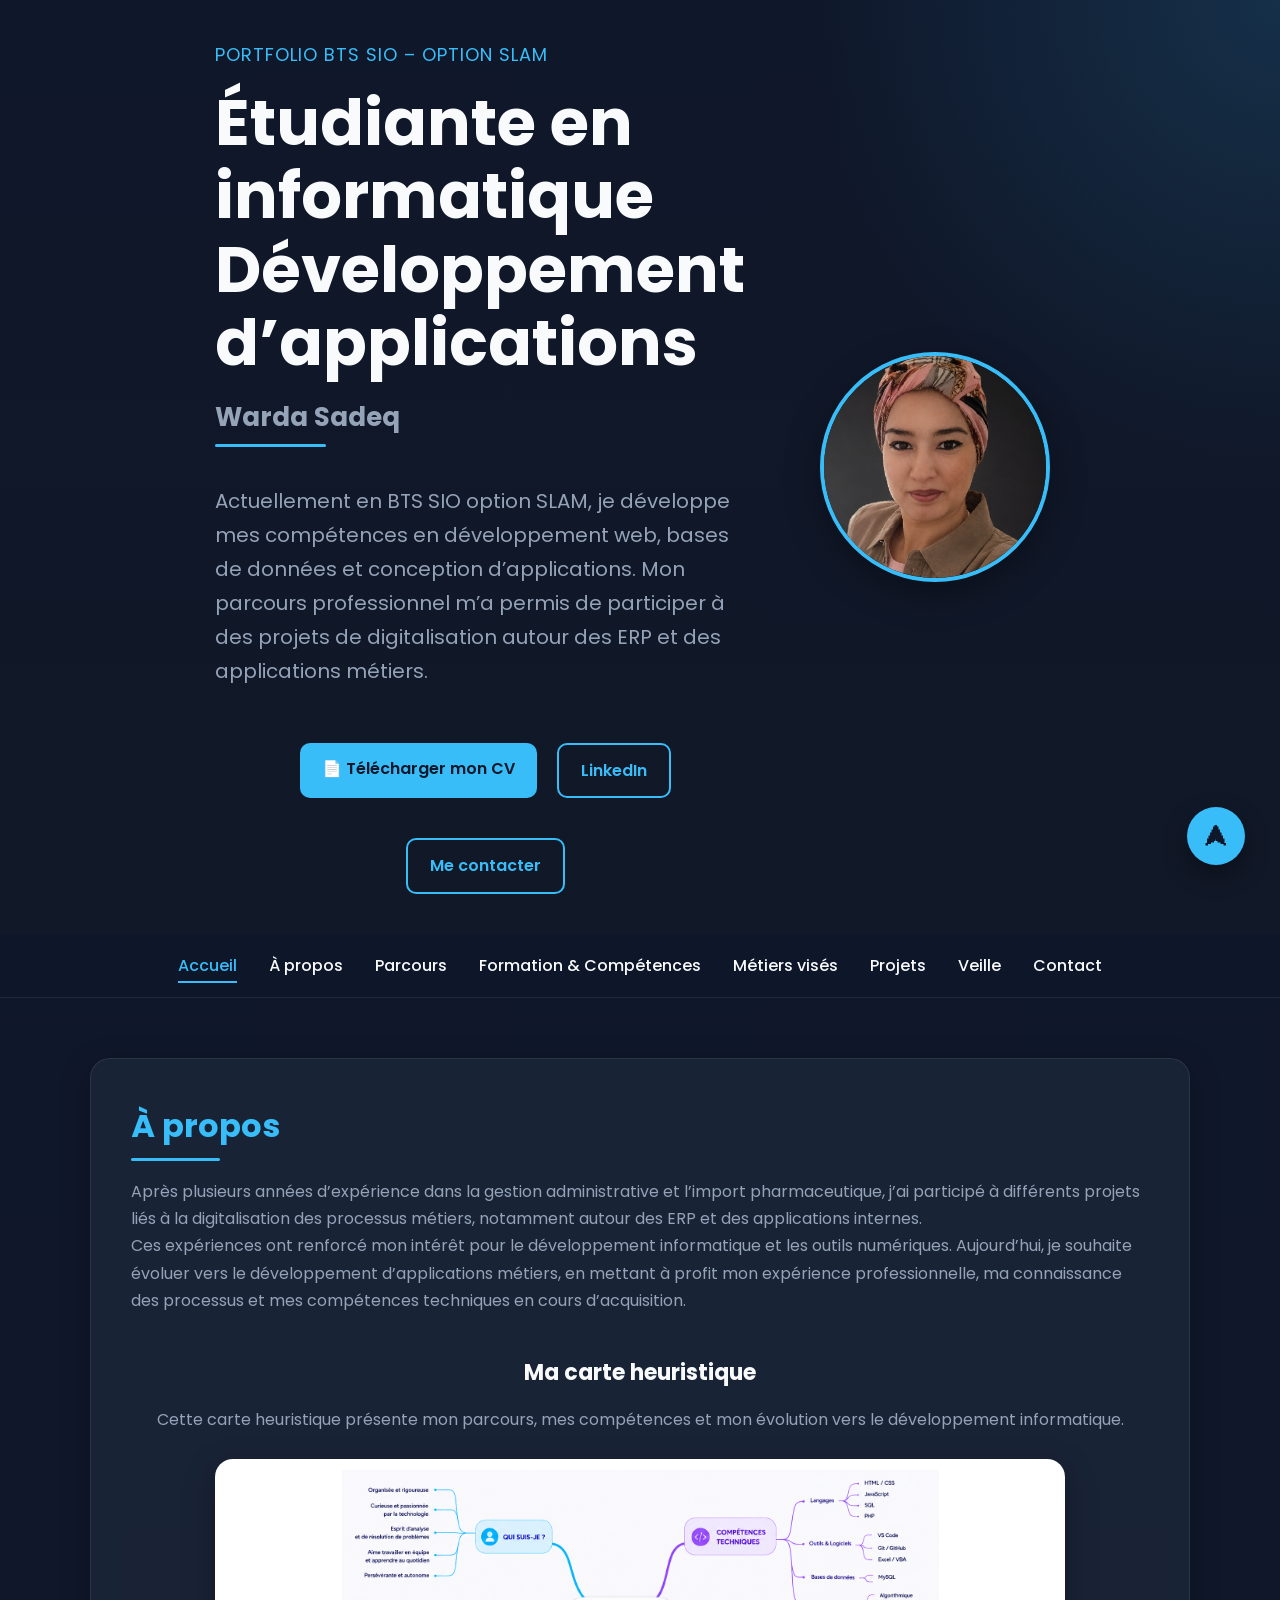
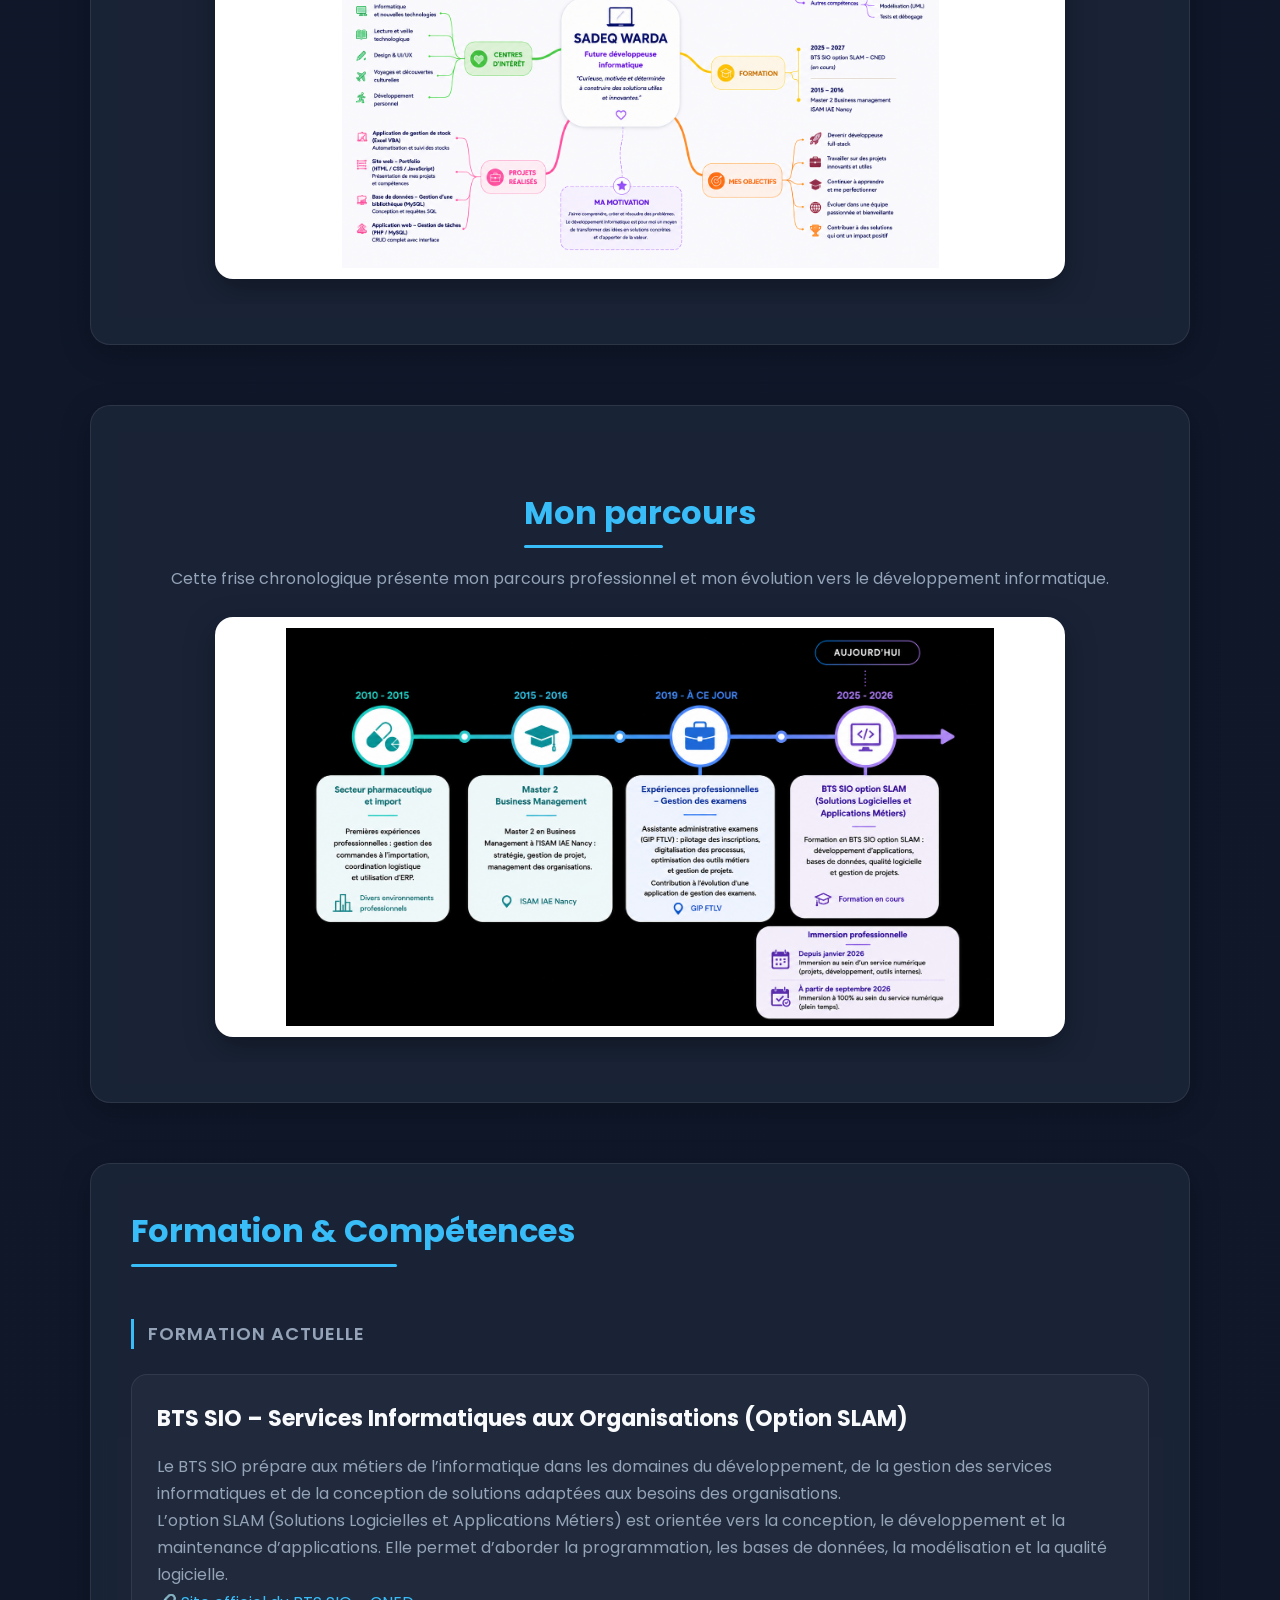
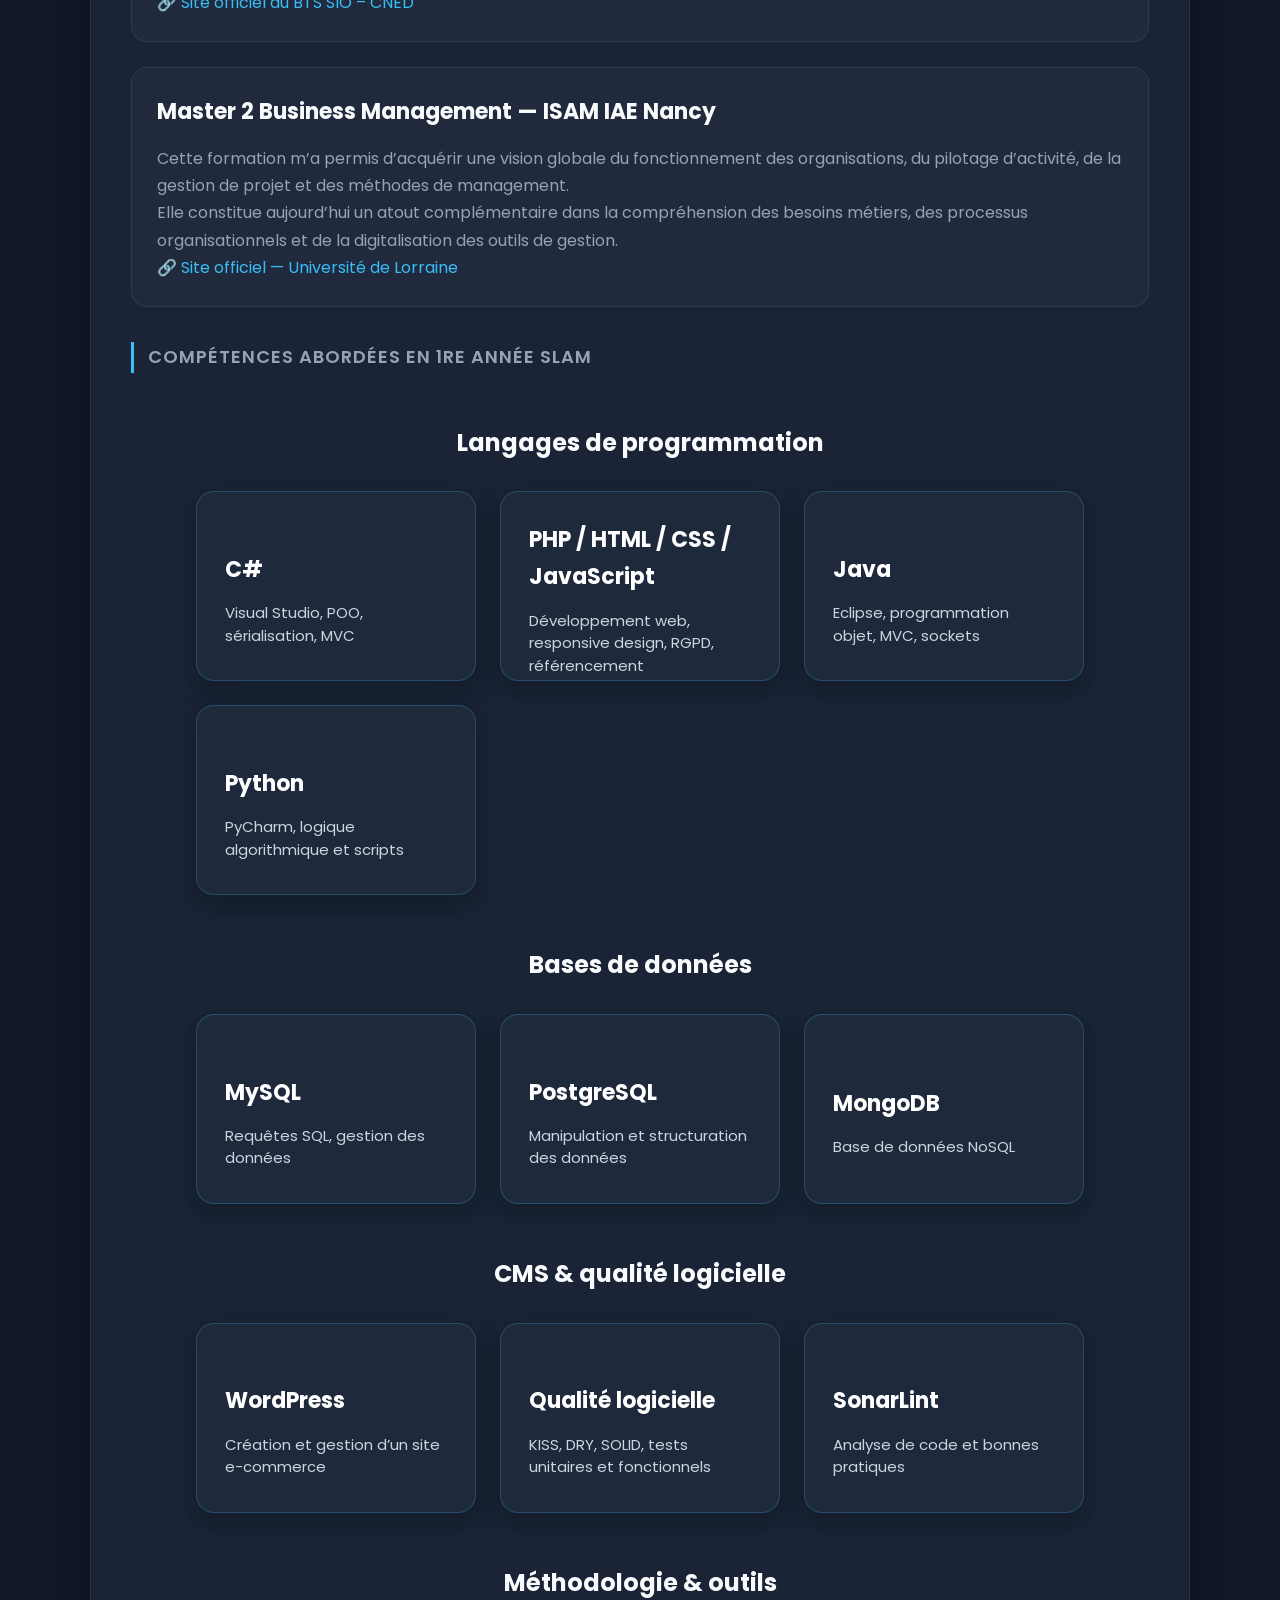
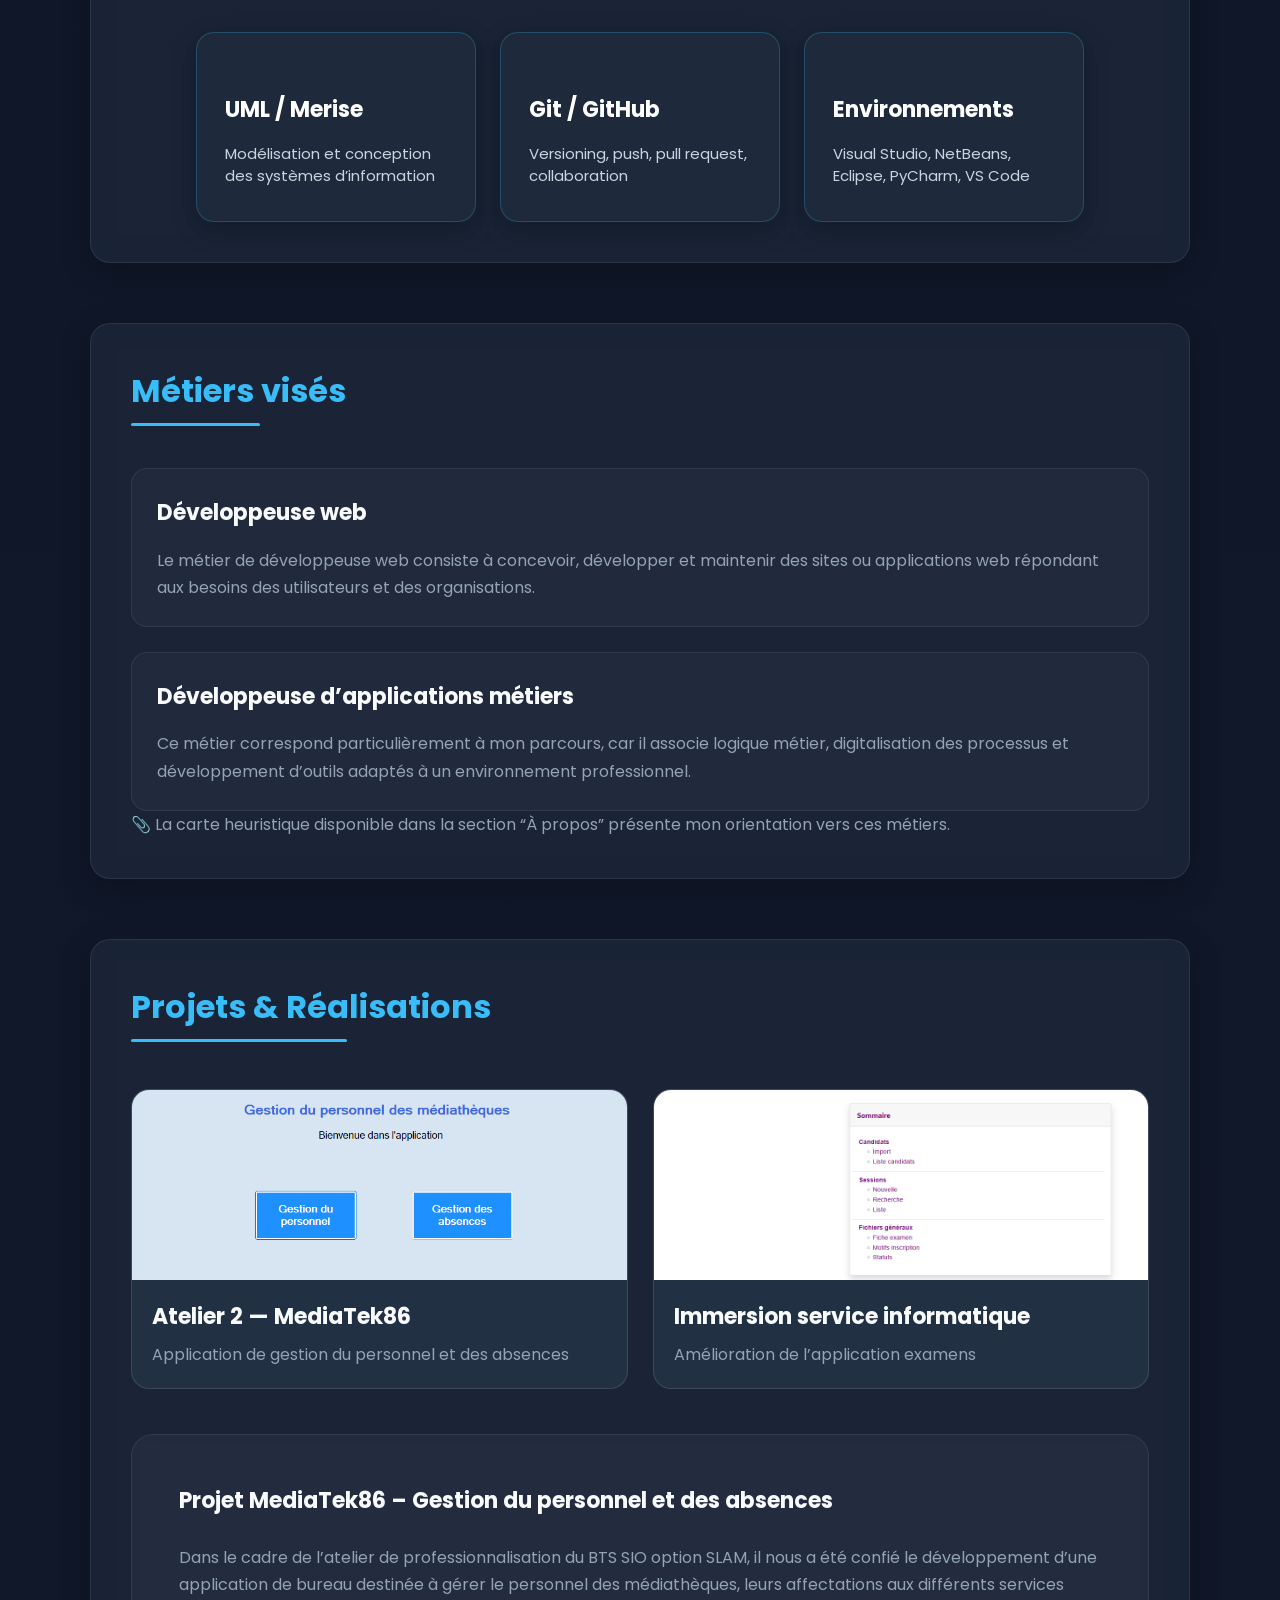
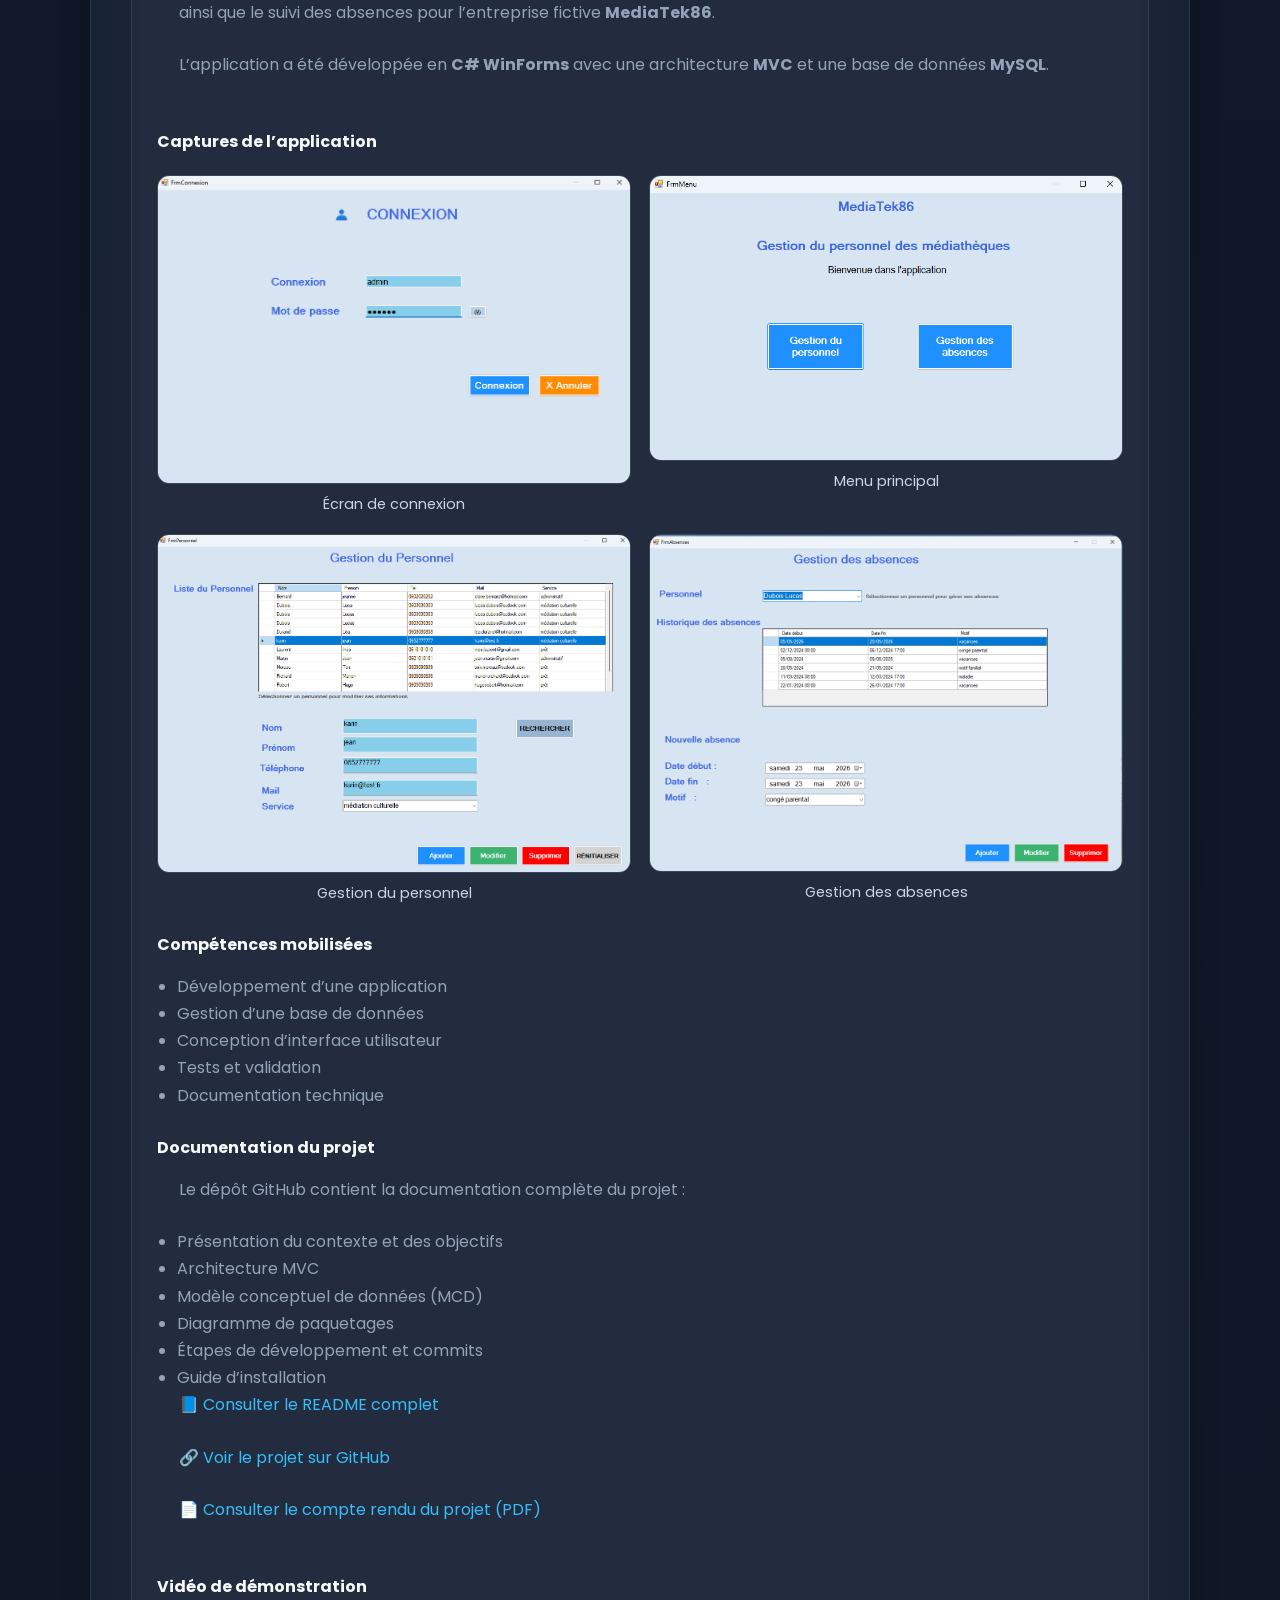
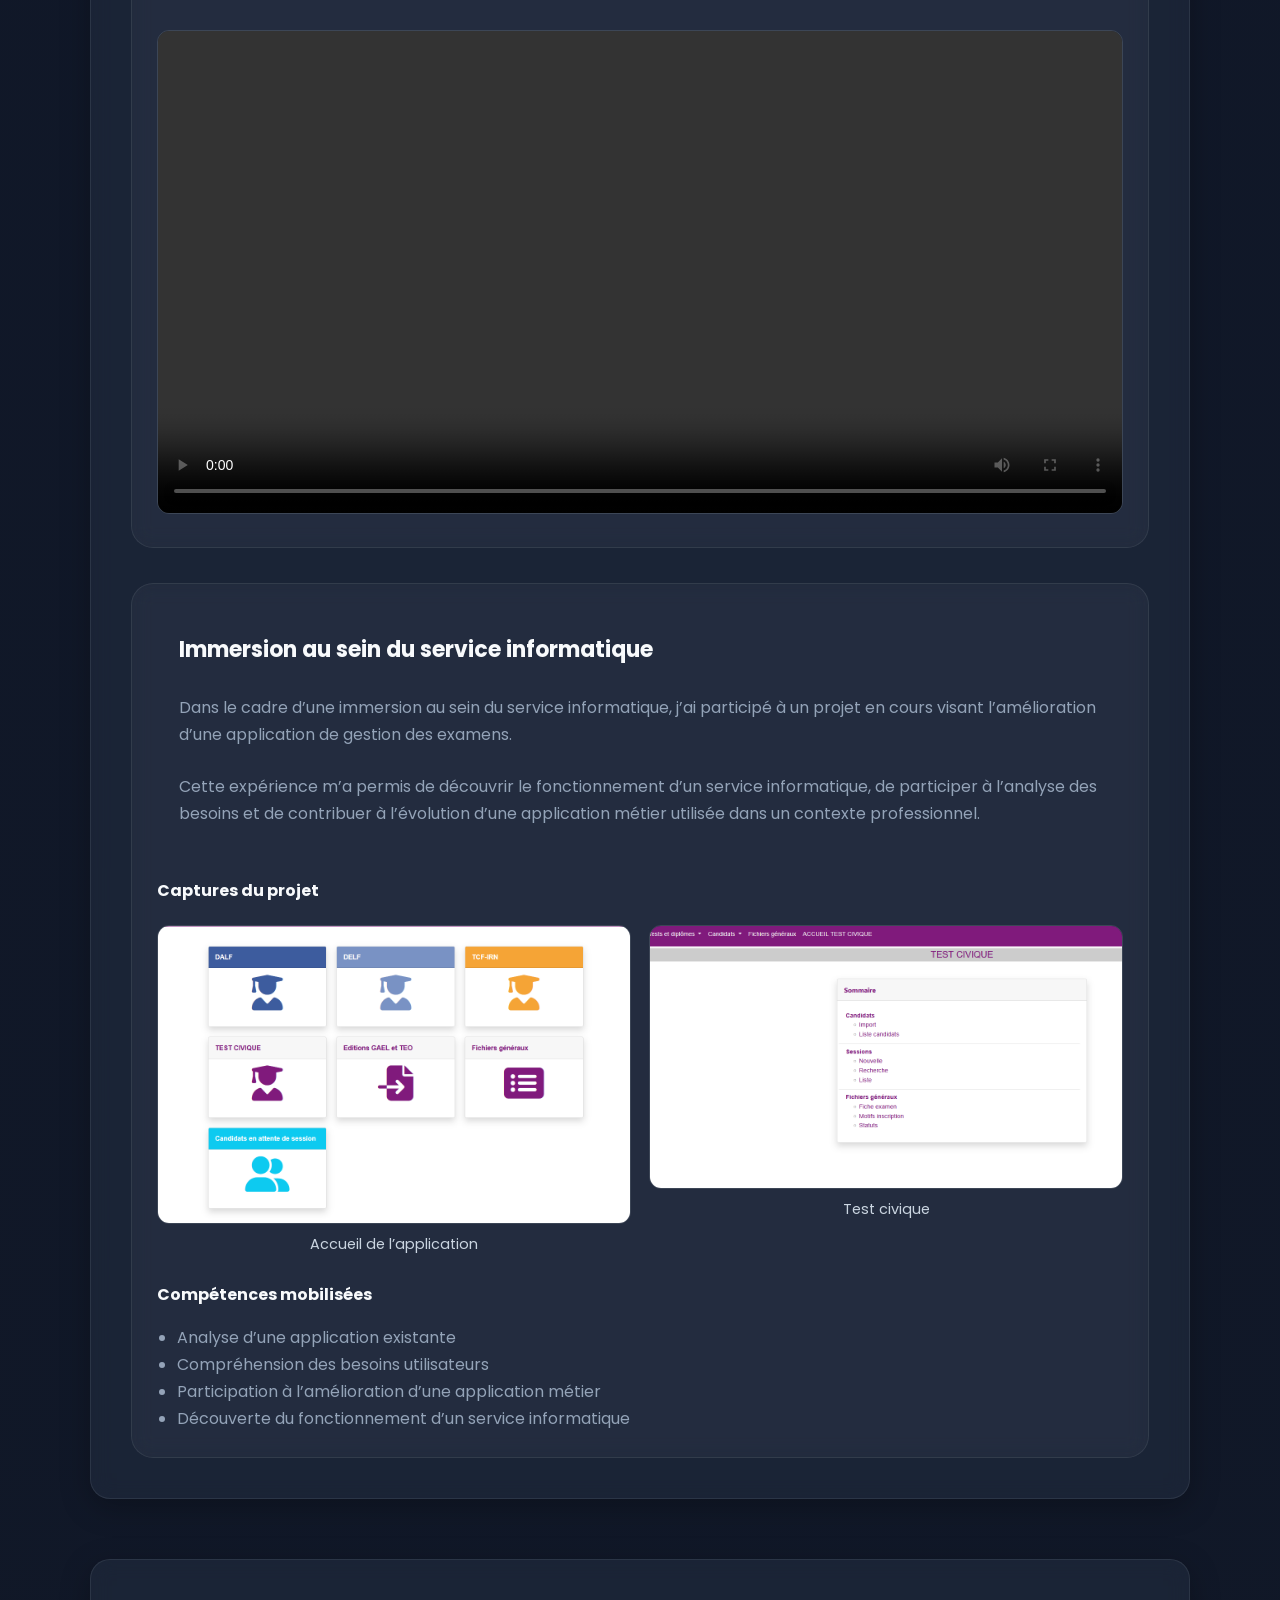
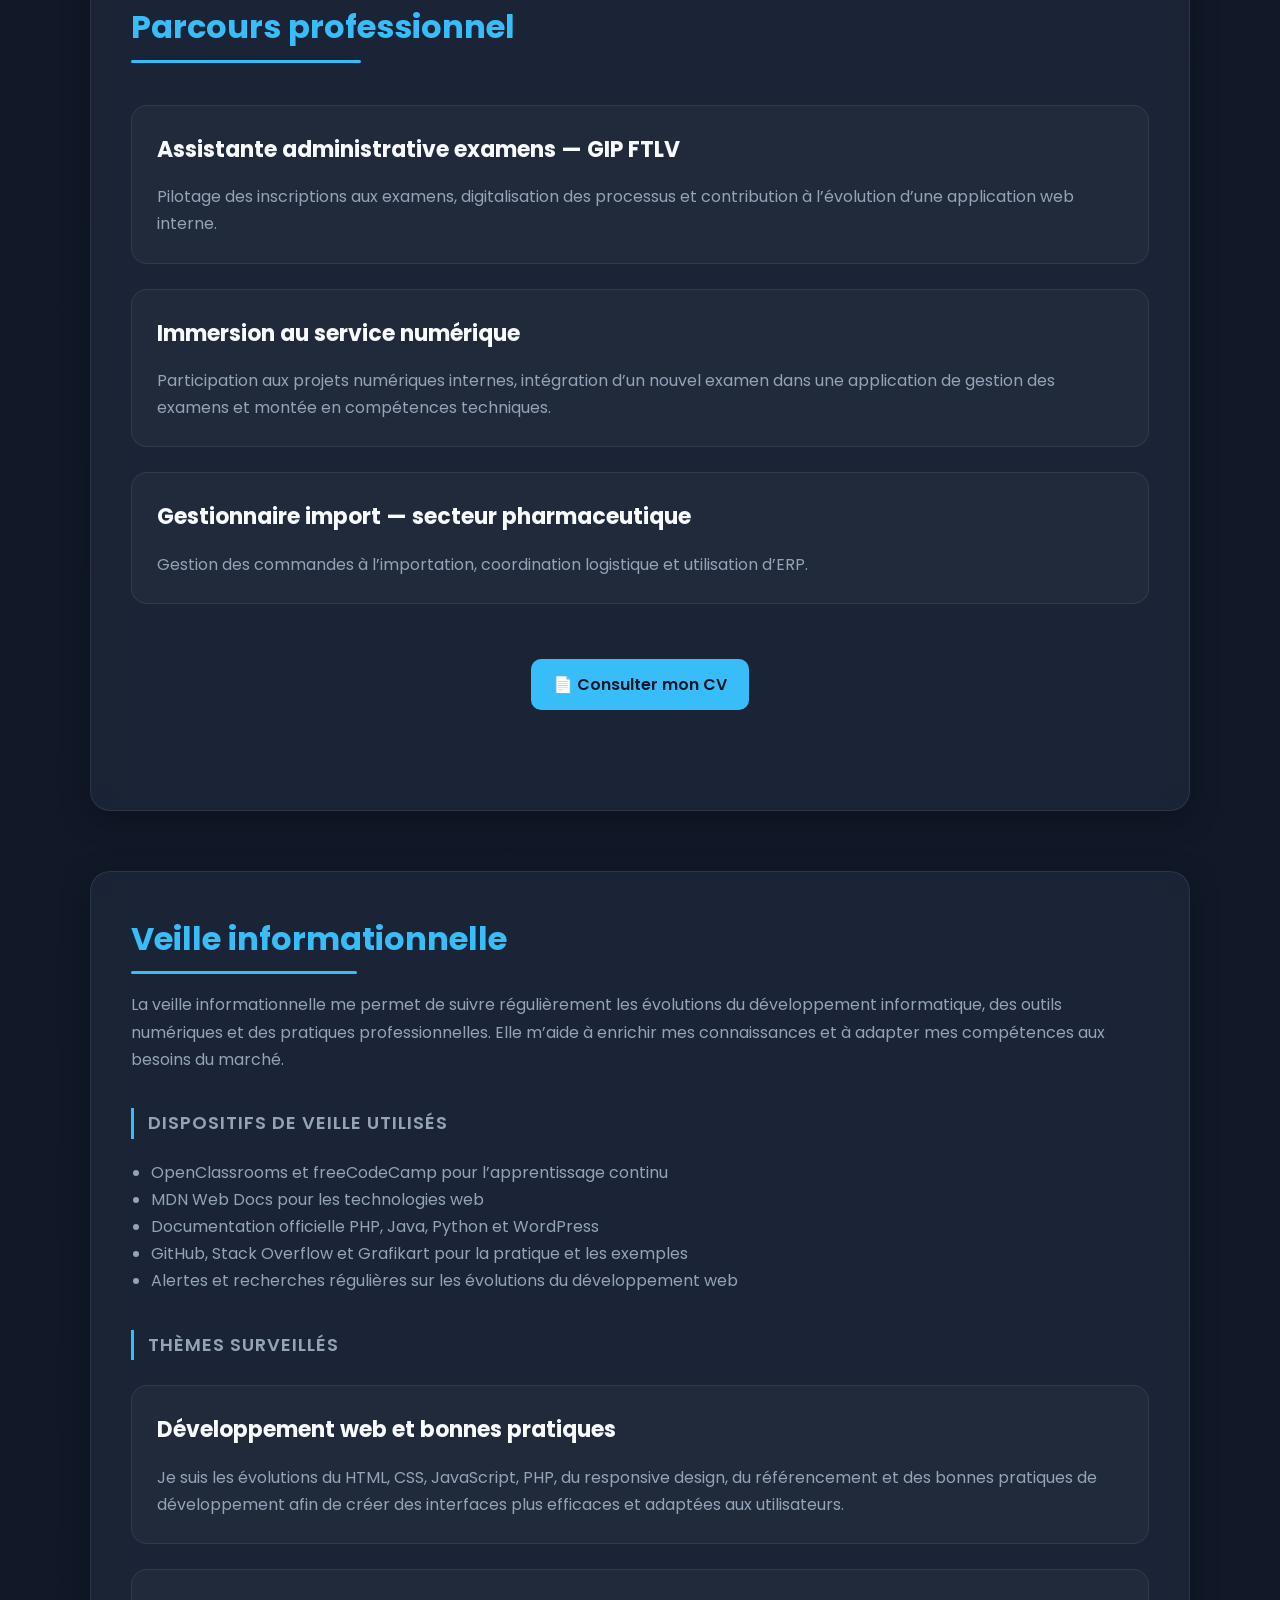
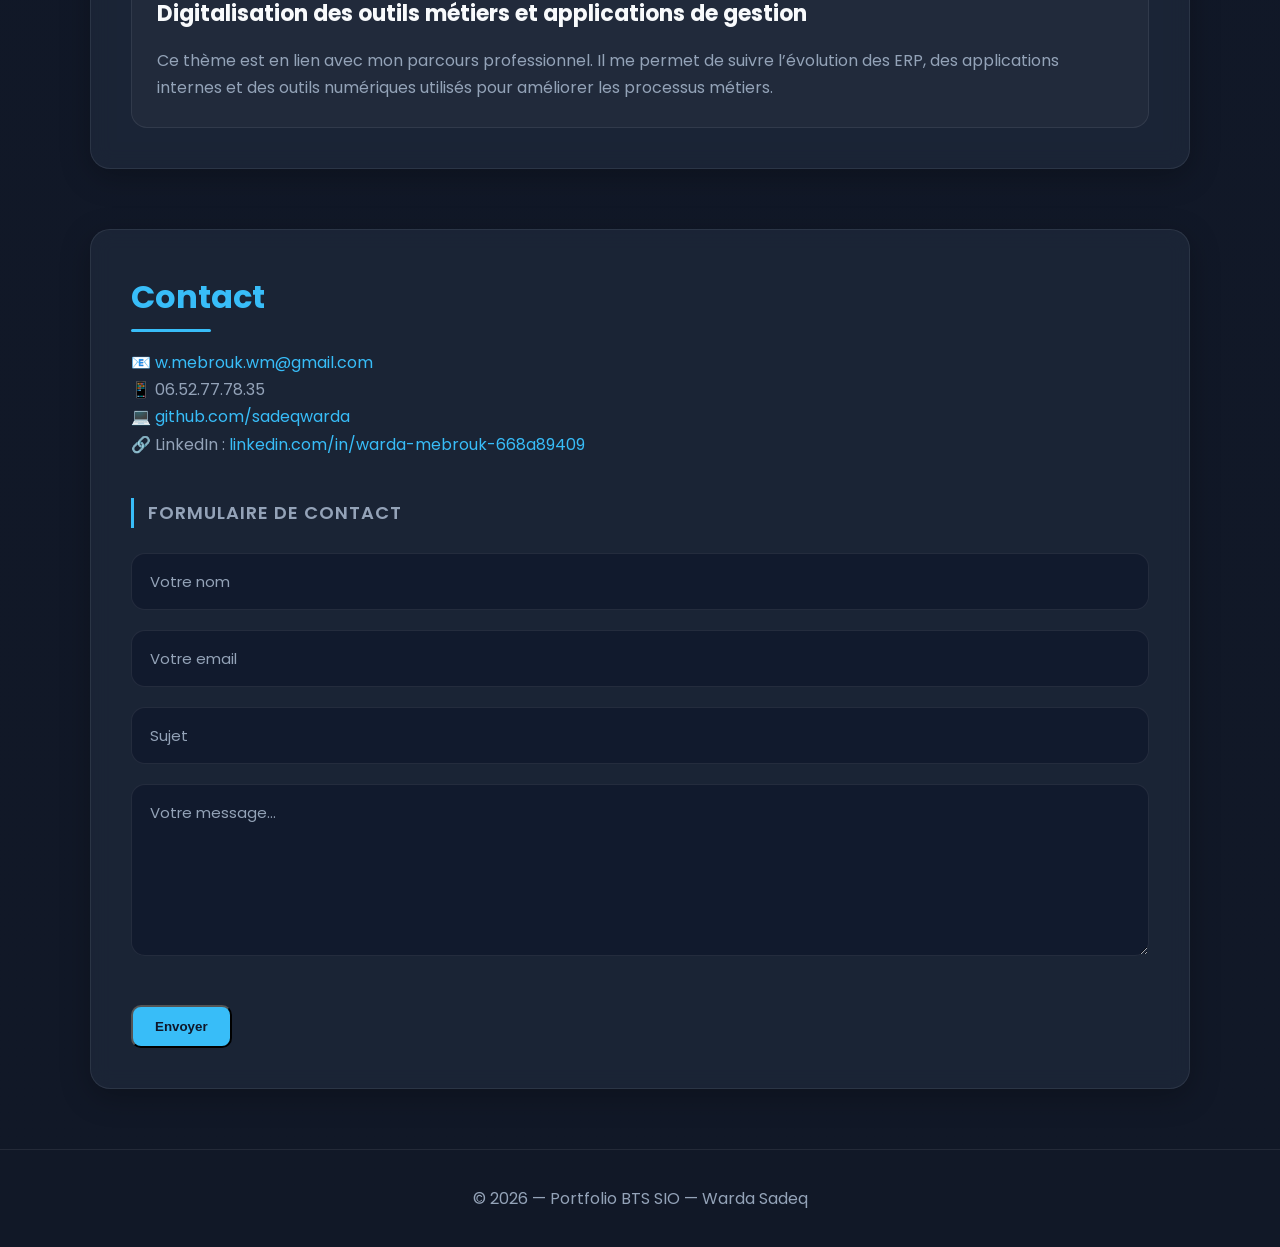
==== commit 008e8203: "Update index.html" ====
--- a/index.html
+++ b/index.html
@@ -386,7 +386,27 @@
             <li>Tests et validation</li>
             <li>Documentation technique</li>
         </ul>
-
+<h4>Documentation du projet</h4>
+
+<p>
+    Le dépôt GitHub contient la documentation complète du projet :
+</p>
+
+<ul>
+    <li>Présentation du contexte et des objectifs</li>
+    <li>Architecture MVC</li>
+    <li>Modèle conceptuel de données (MCD)</li>
+    <li>Diagramme de paquetages</li>
+    <li>Étapes de développement et commits</li>
+    <li>Guide d’installation</li>
+</ul>
+
+<p>
+    📘
+    <a href="https://github.com/sadeqwarda/MediaTek86#readme" target="_blank">
+        Consulter le README complet
+    </a>
+</p>
         <p>
             🔗
             <a href="https://github.com/sadeqwarda/MediaTek86" target="_blank">
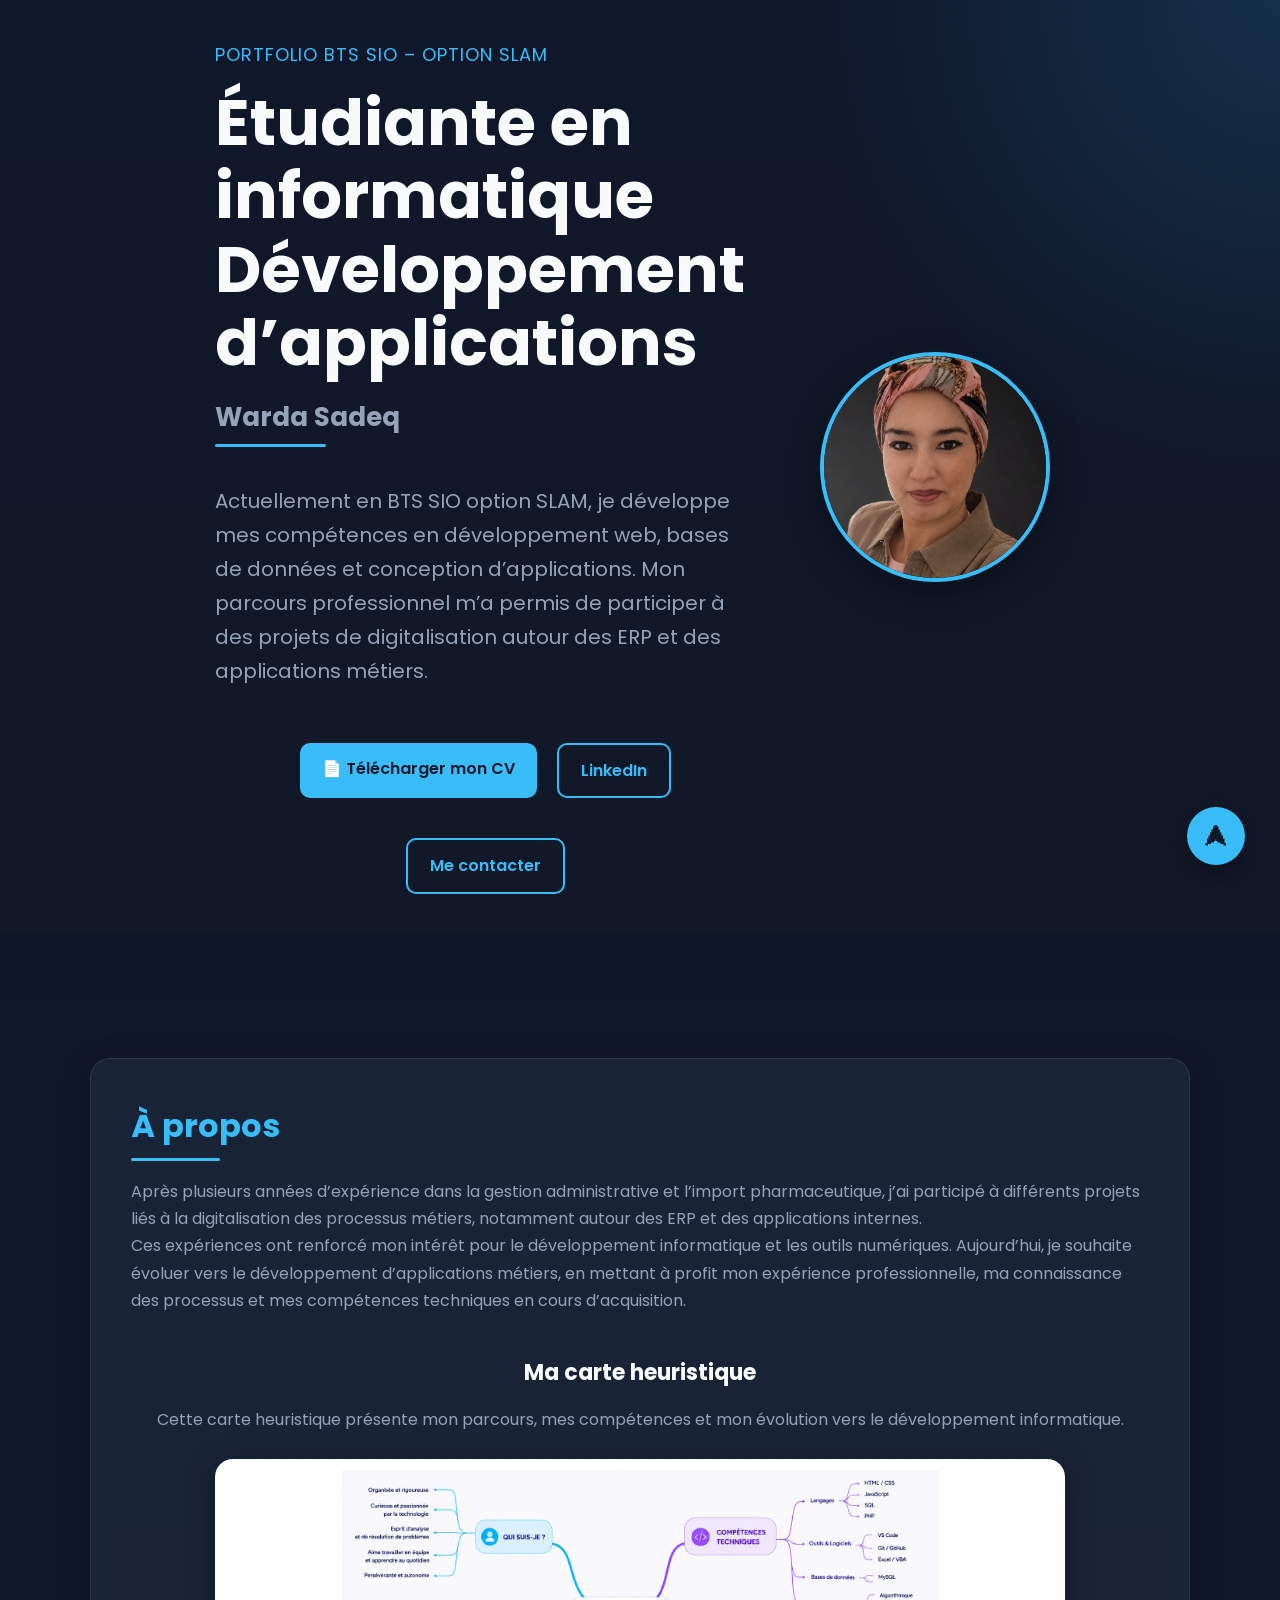
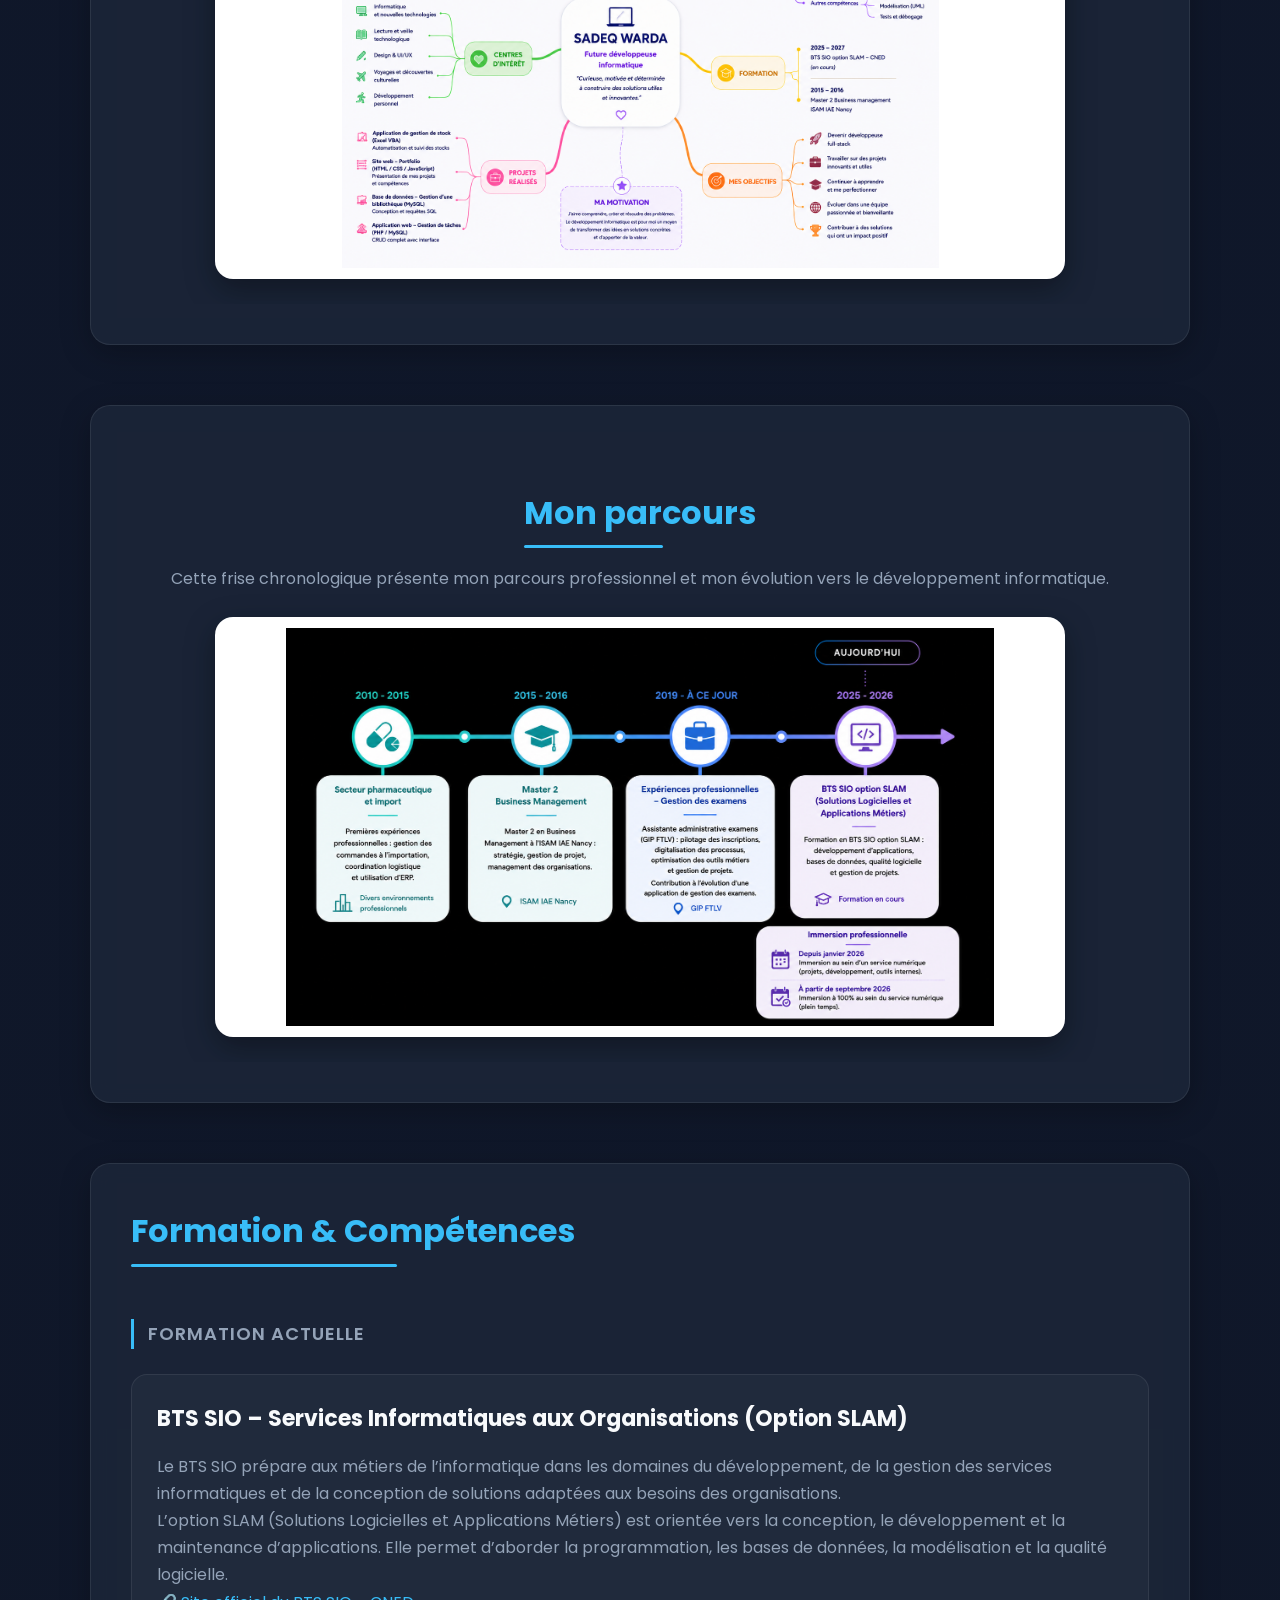
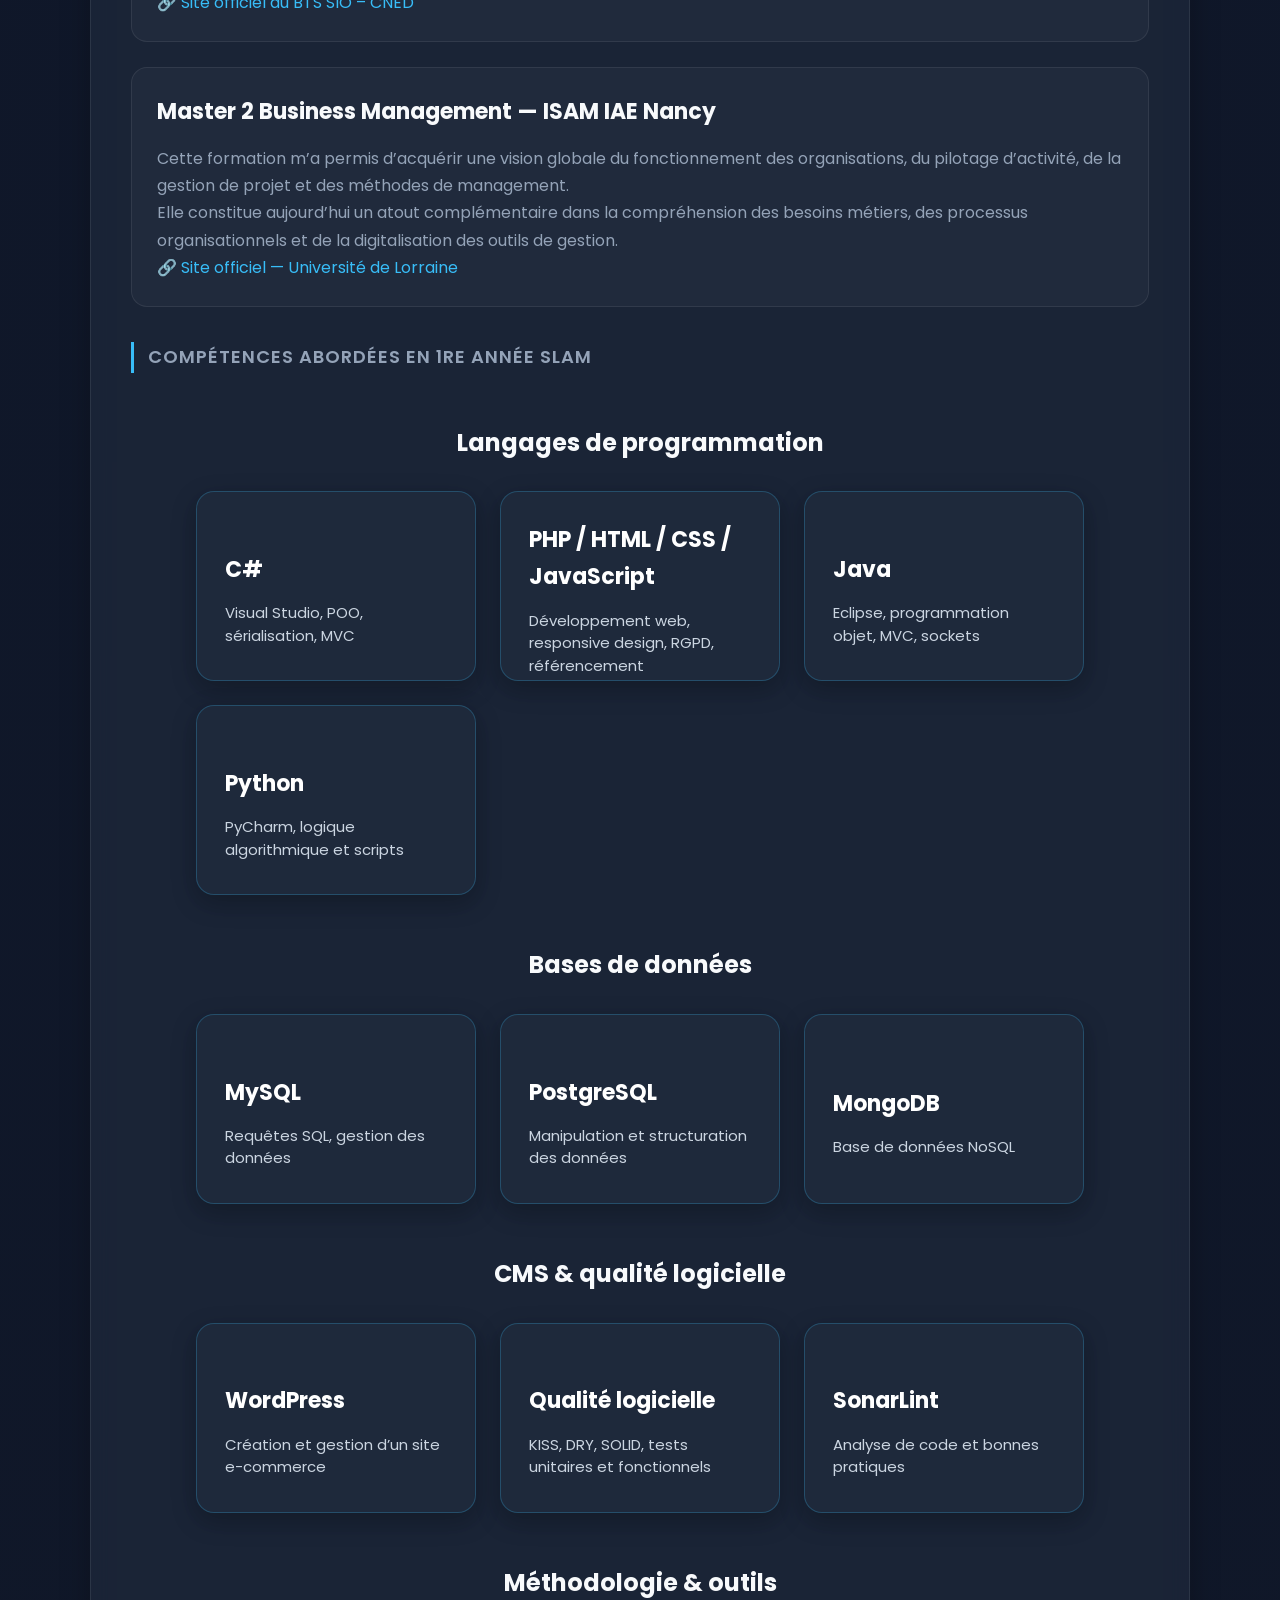
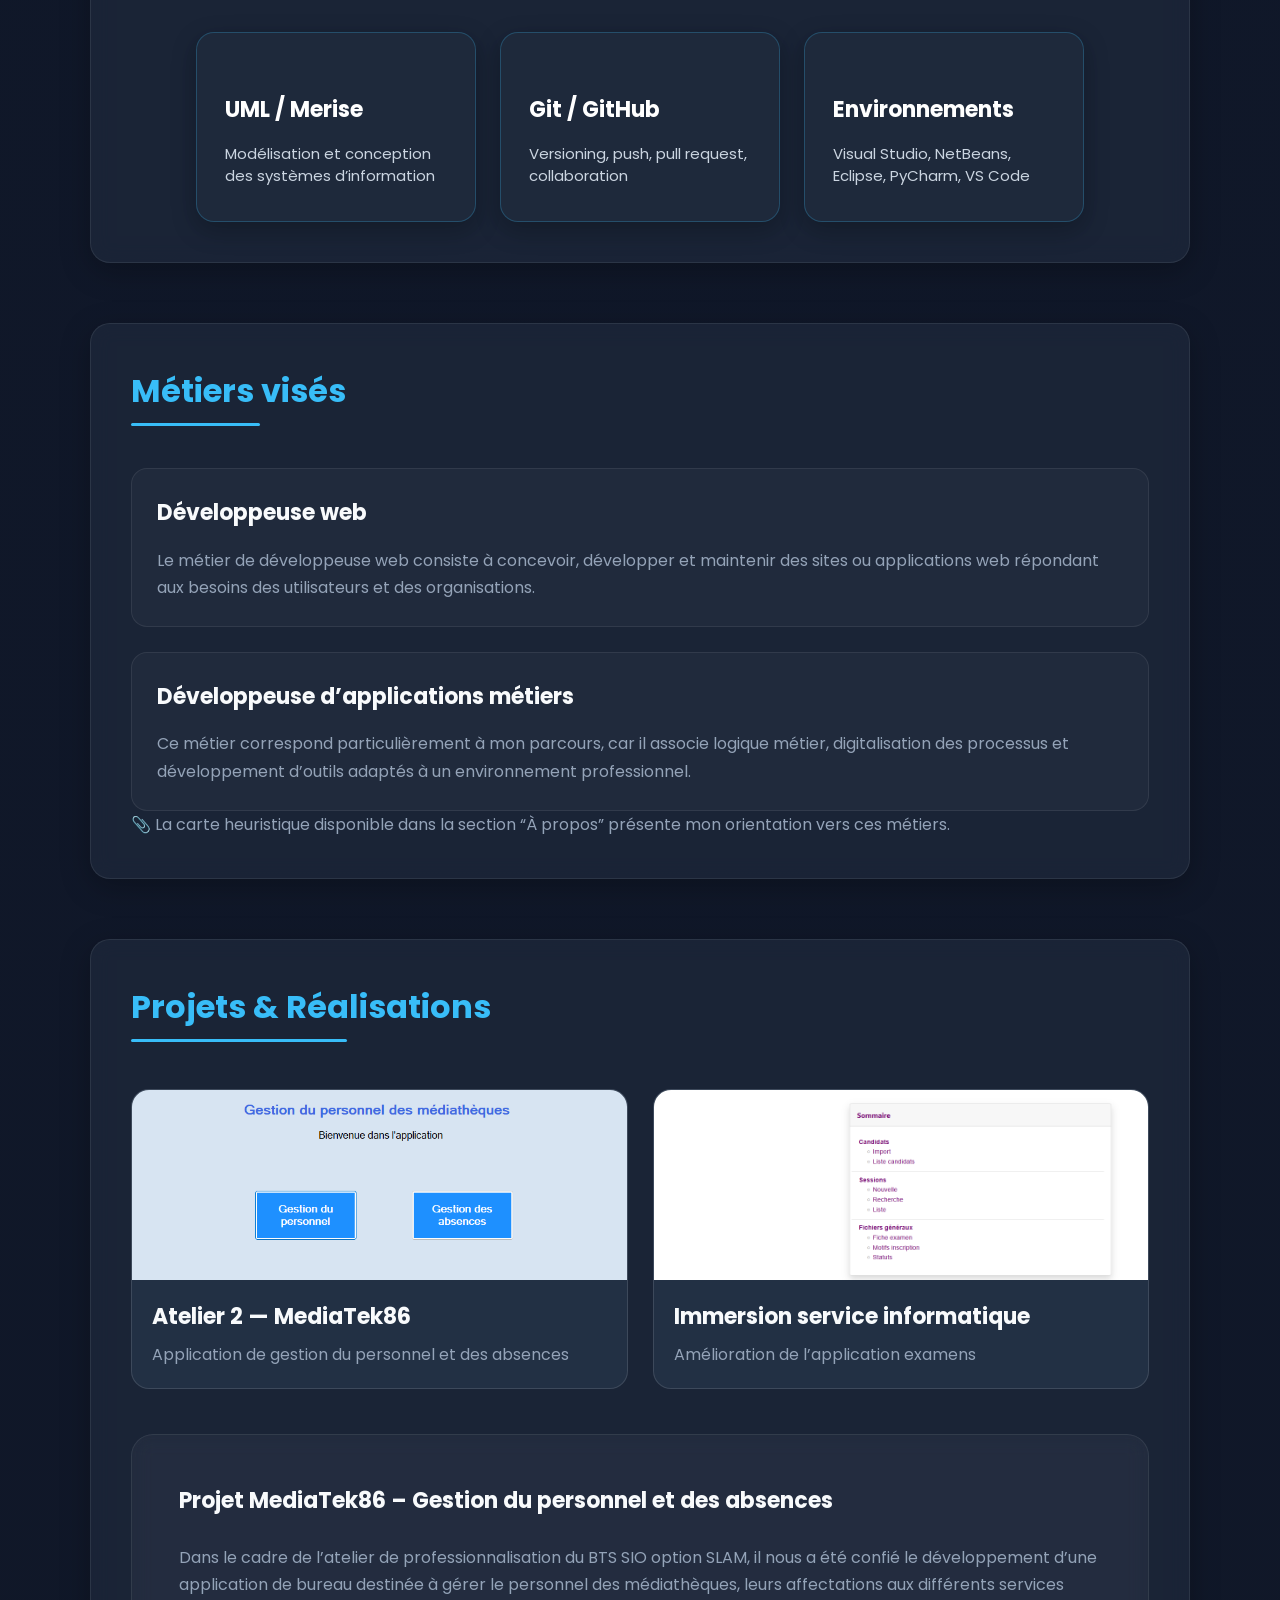
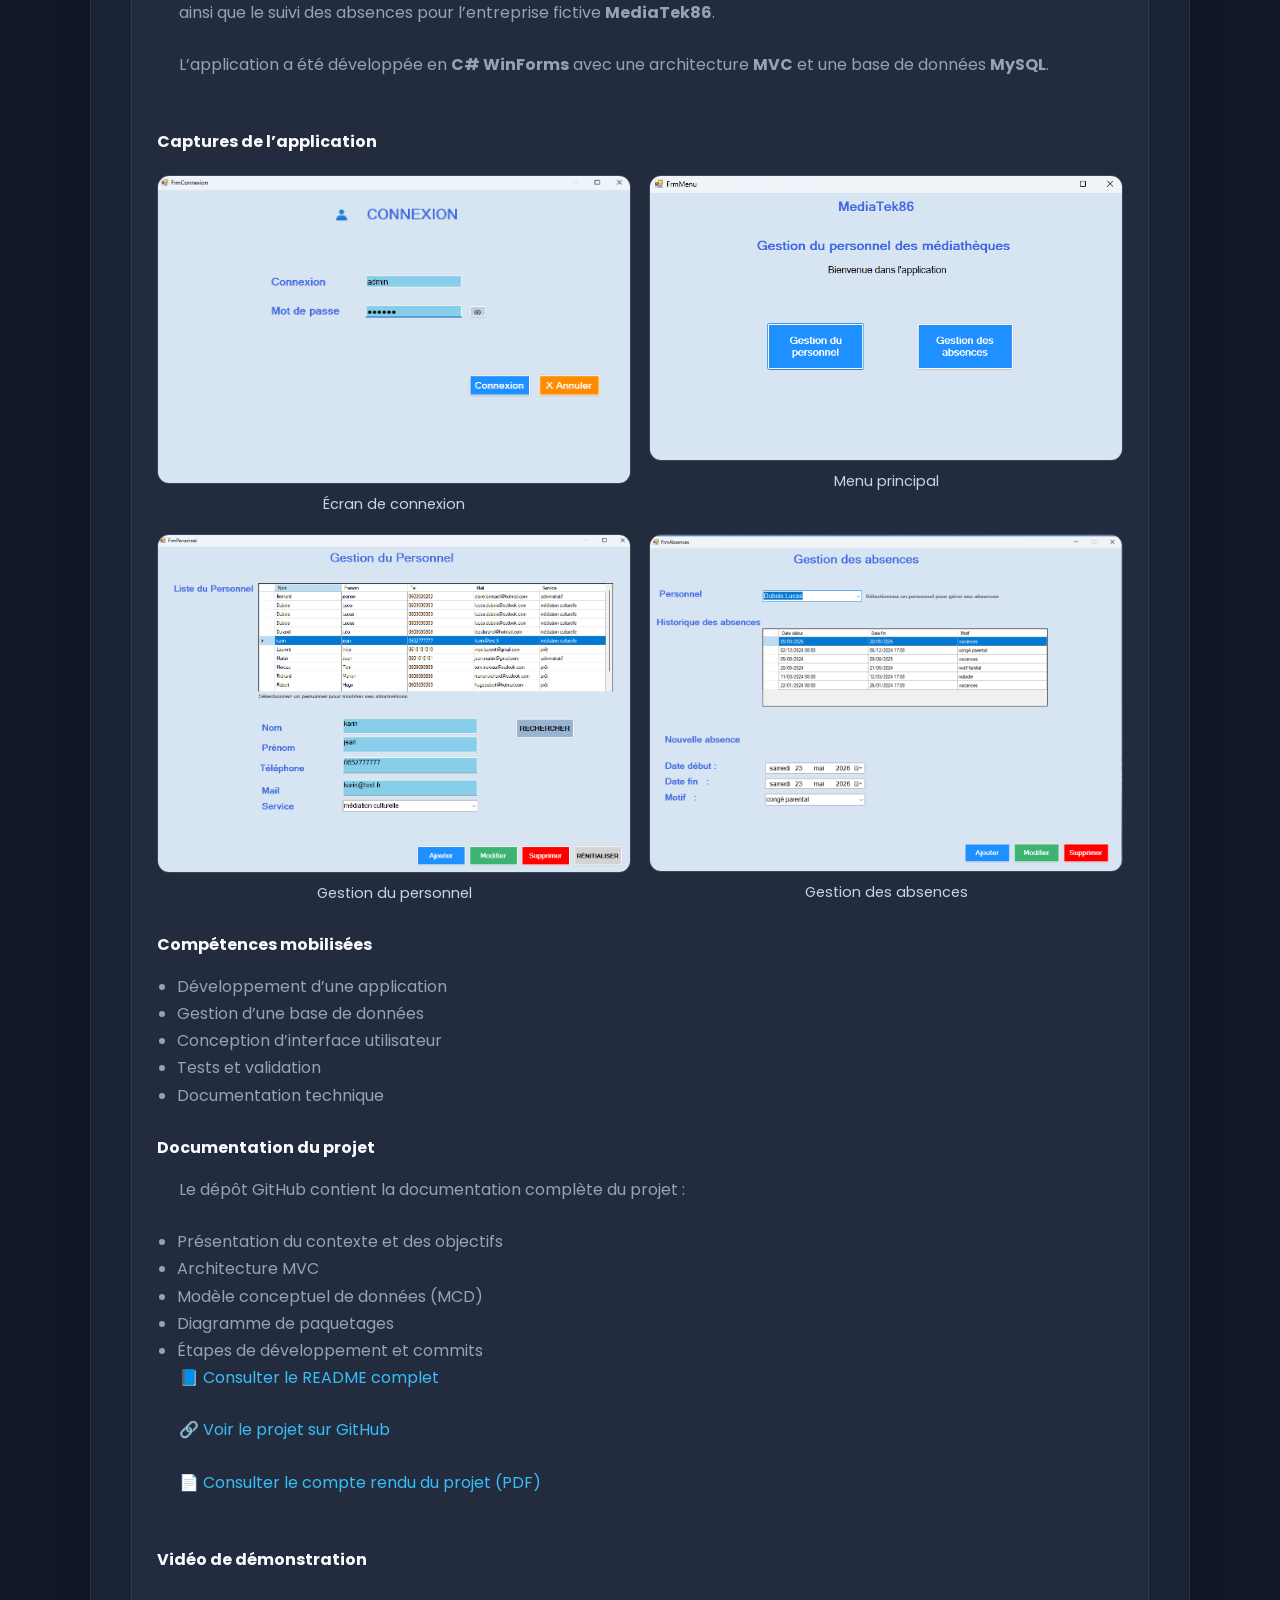
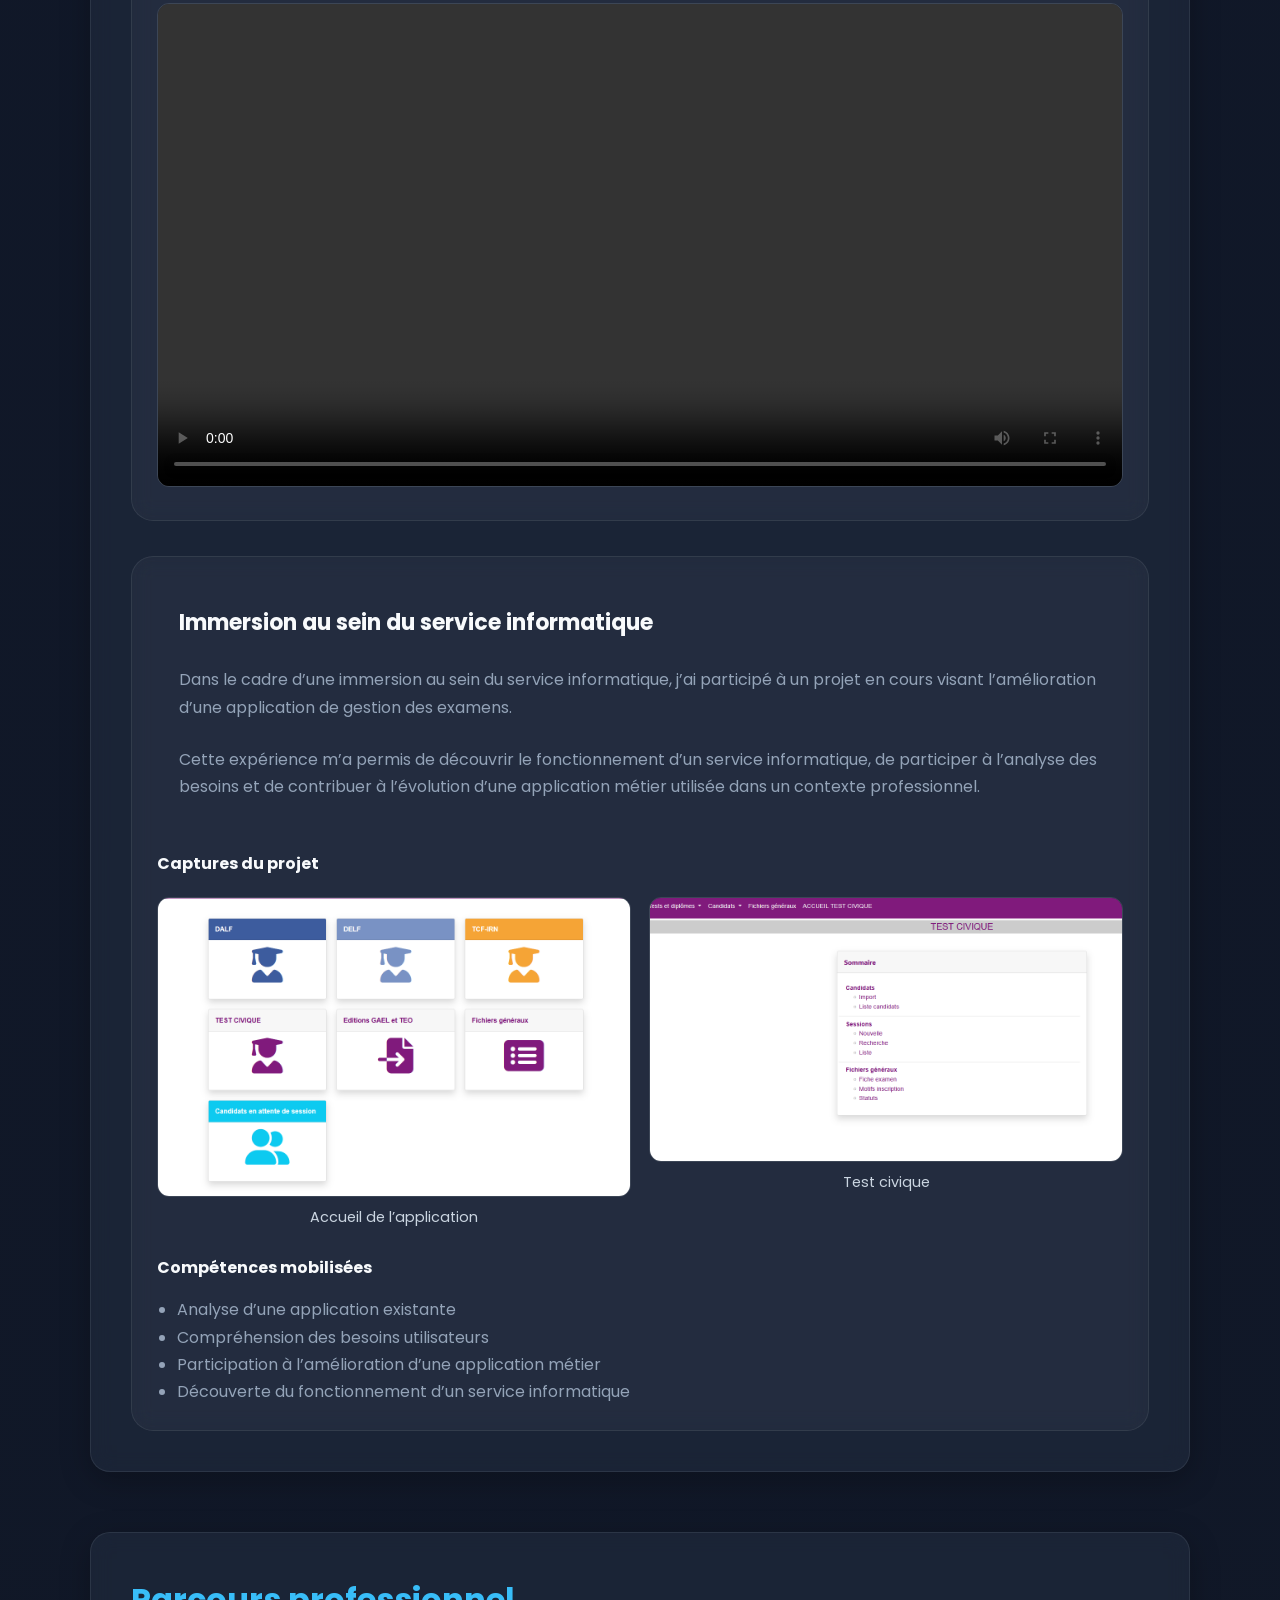
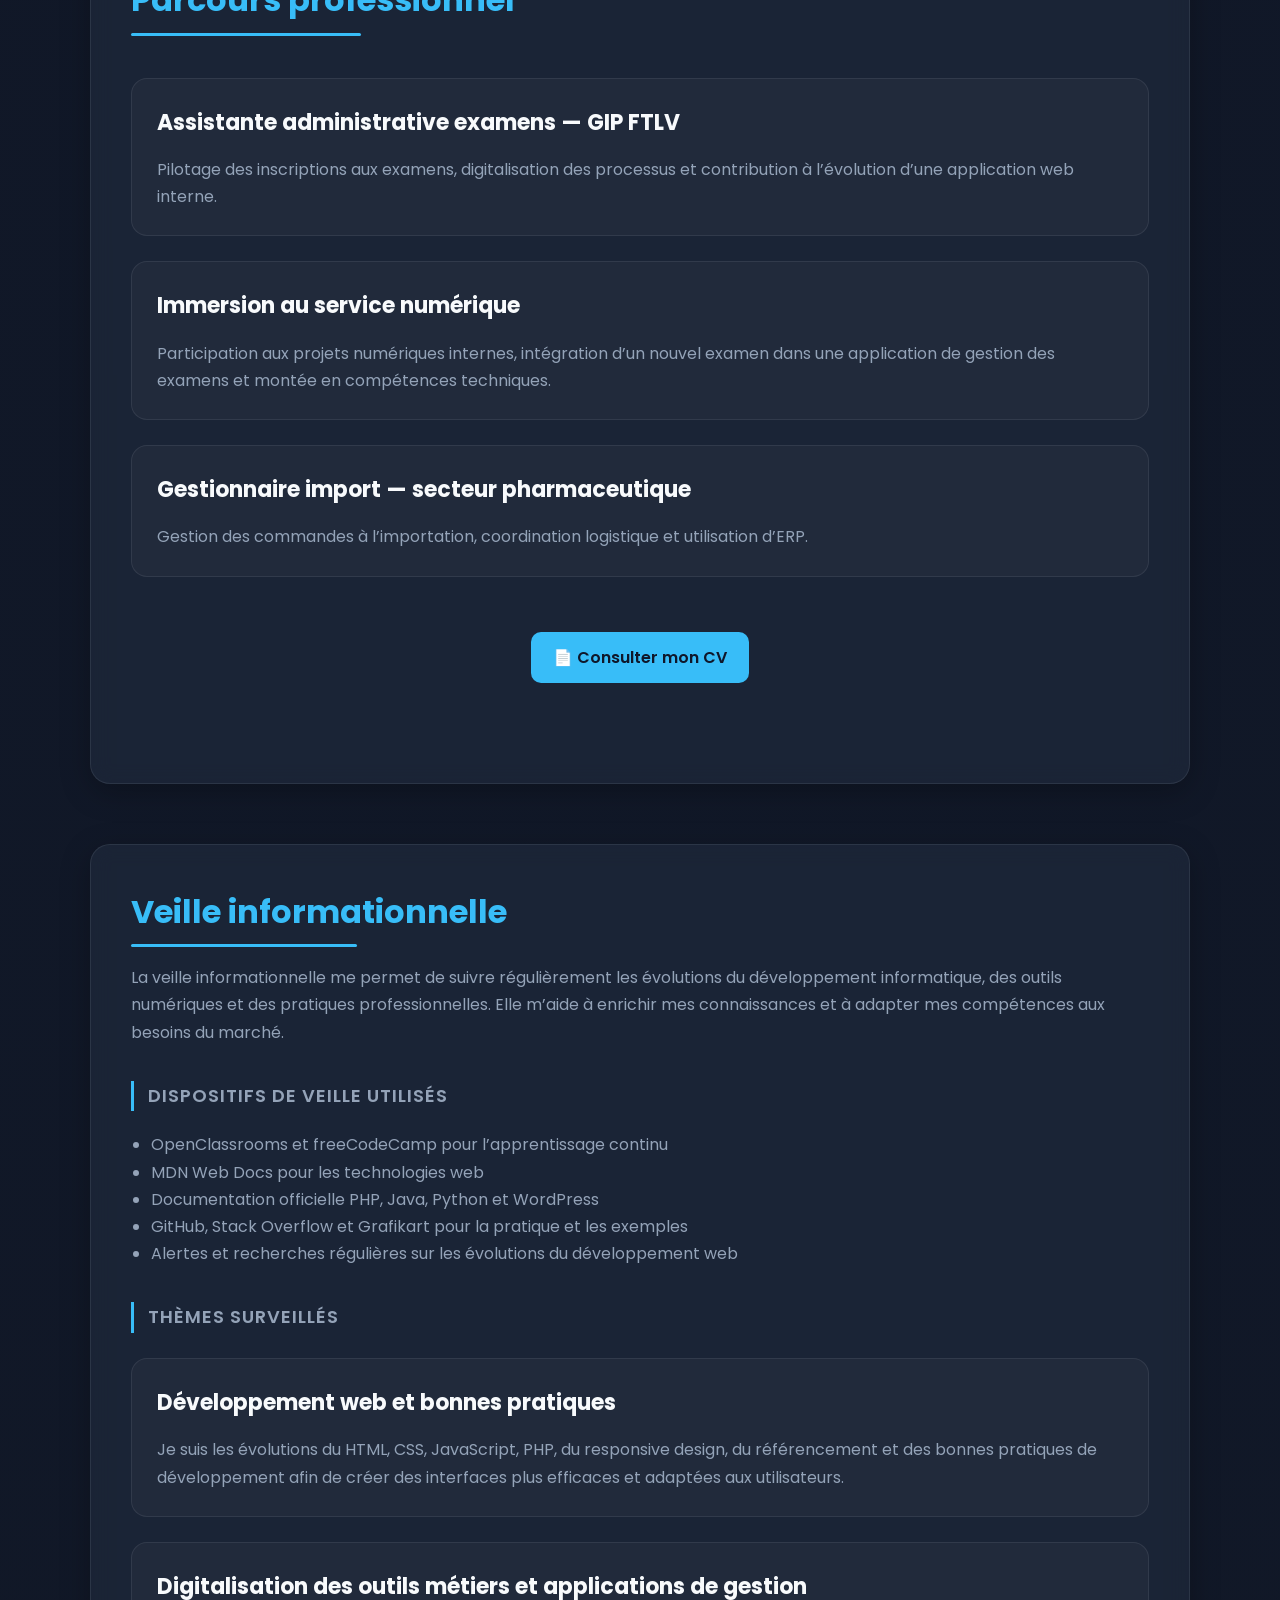
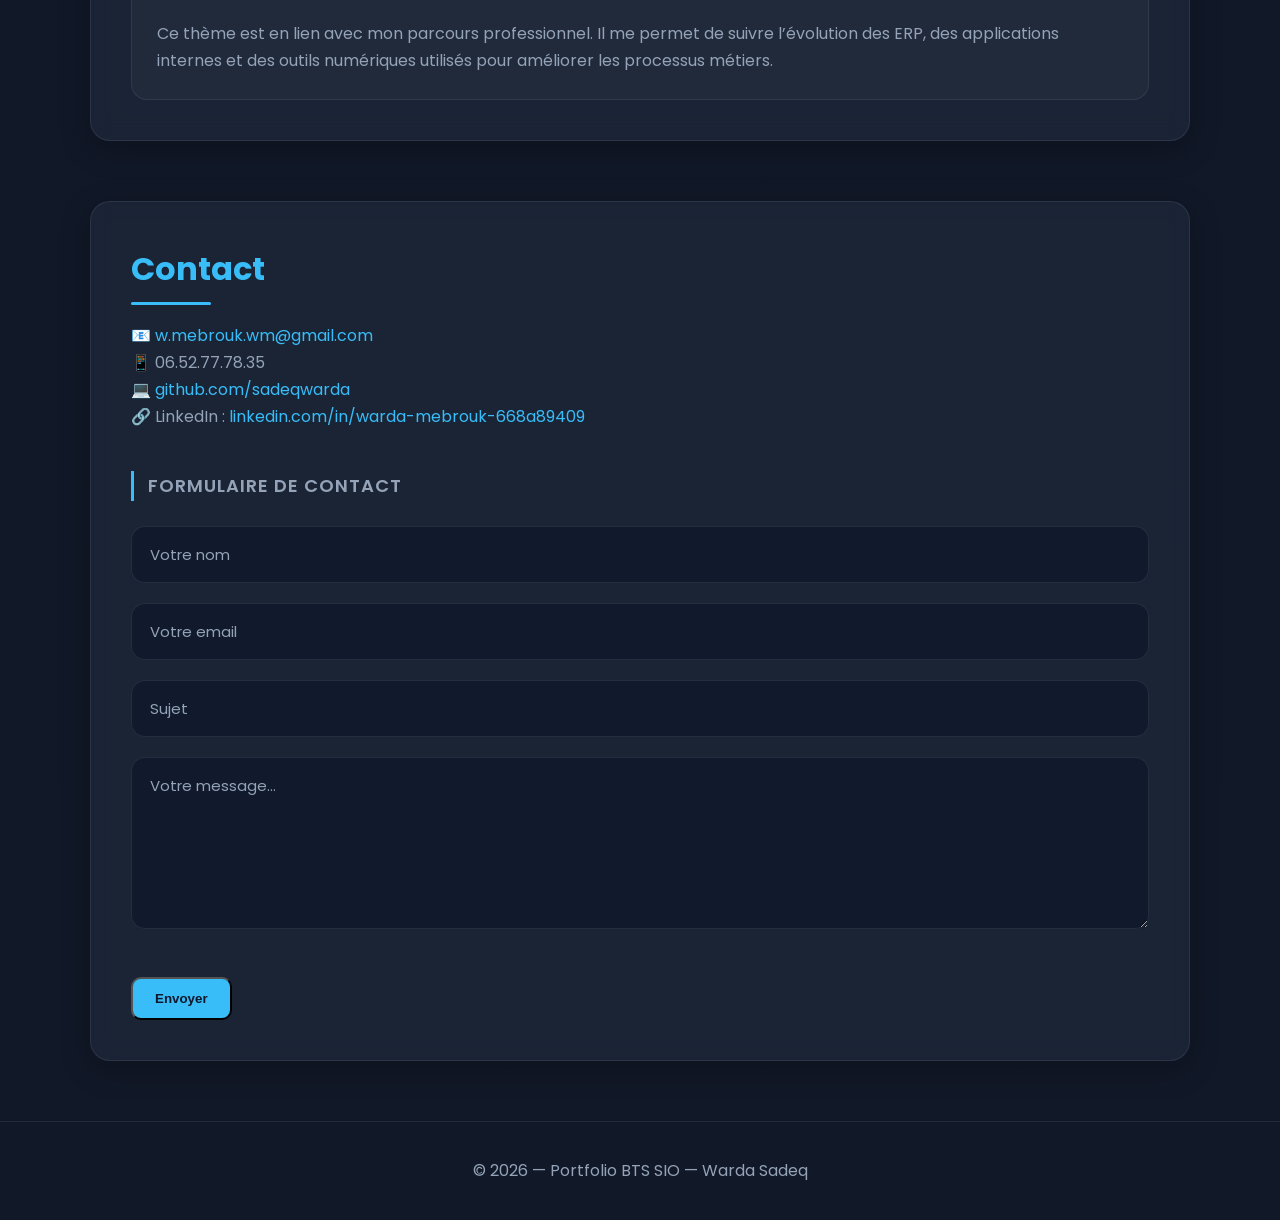
==== commit de755d1c: "Update index.html" ====
--- a/index.html
+++ b/index.html
@@ -398,7 +398,7 @@
     <li>Modèle conceptuel de données (MCD)</li>
     <li>Diagramme de paquetages</li>
     <li>Étapes de développement et commits</li>
-    <li>Guide d’installation</li>
+    
 </ul>
 
 <p>
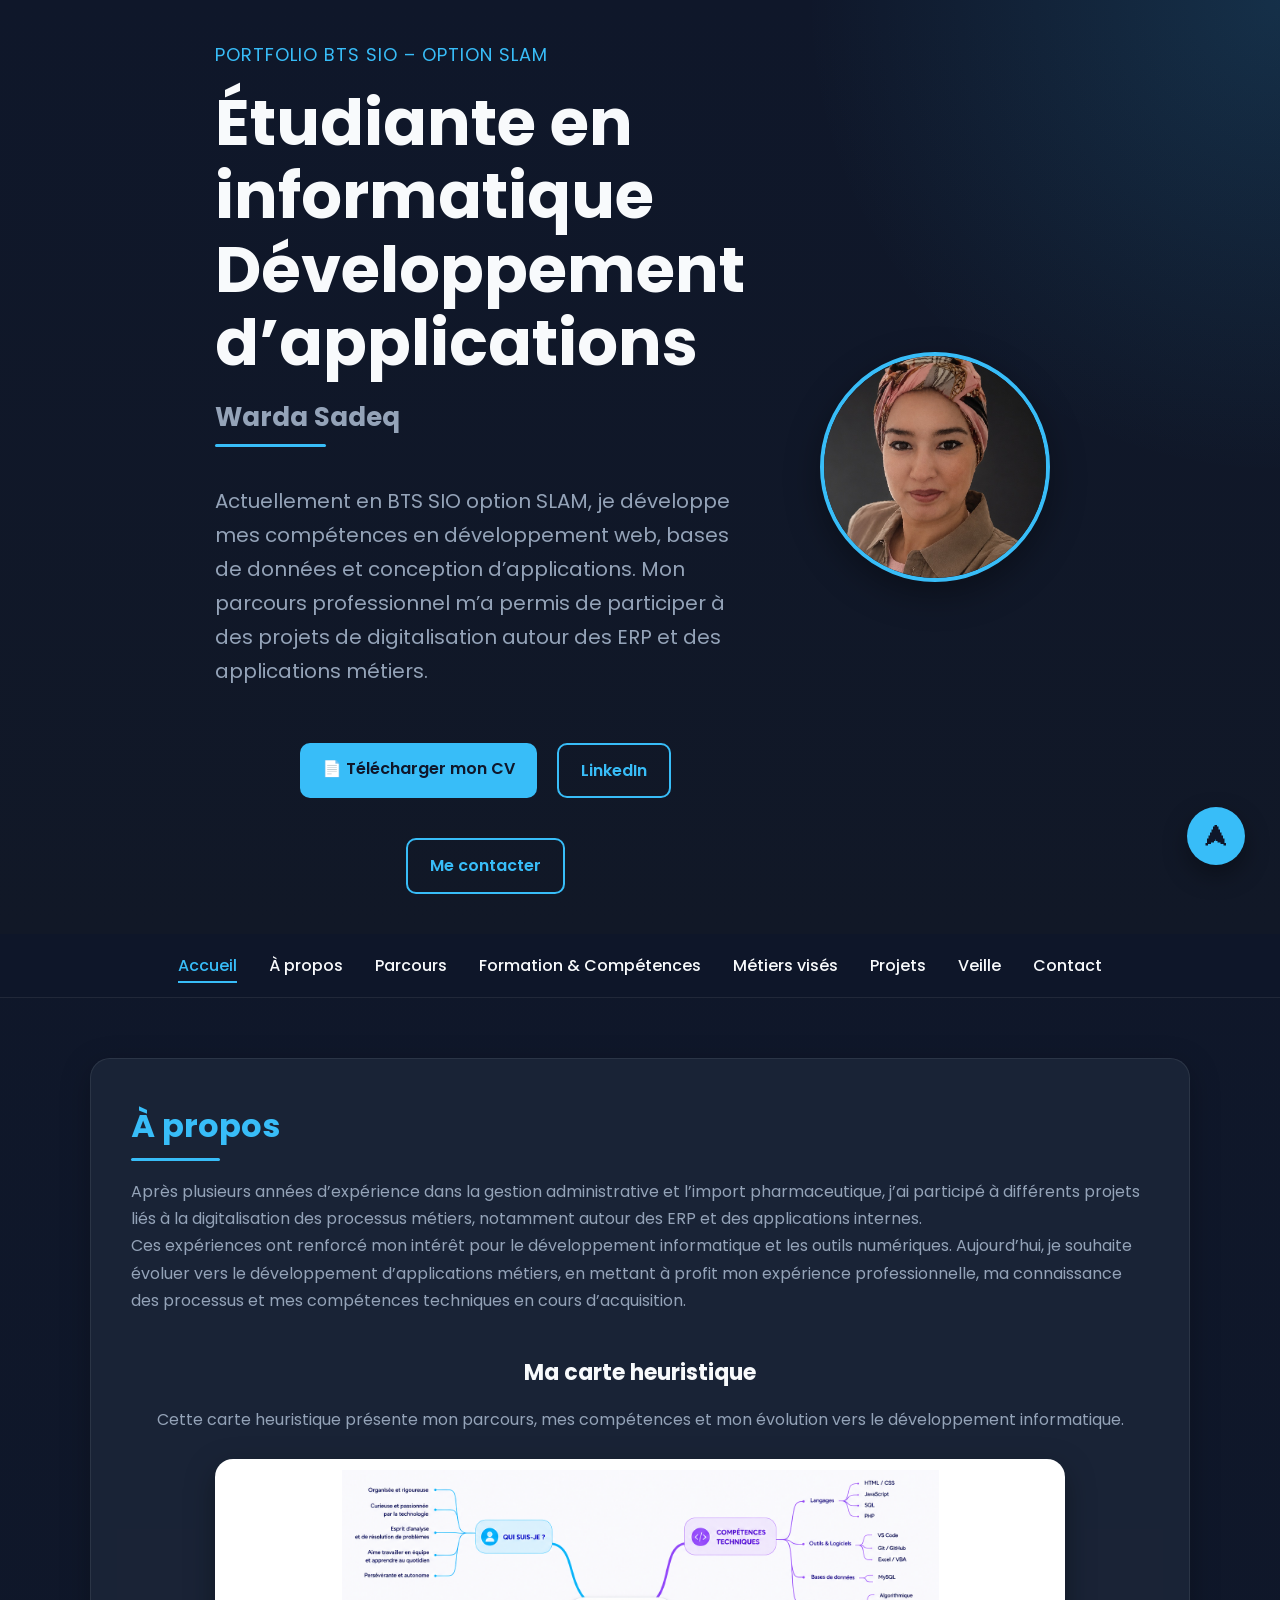
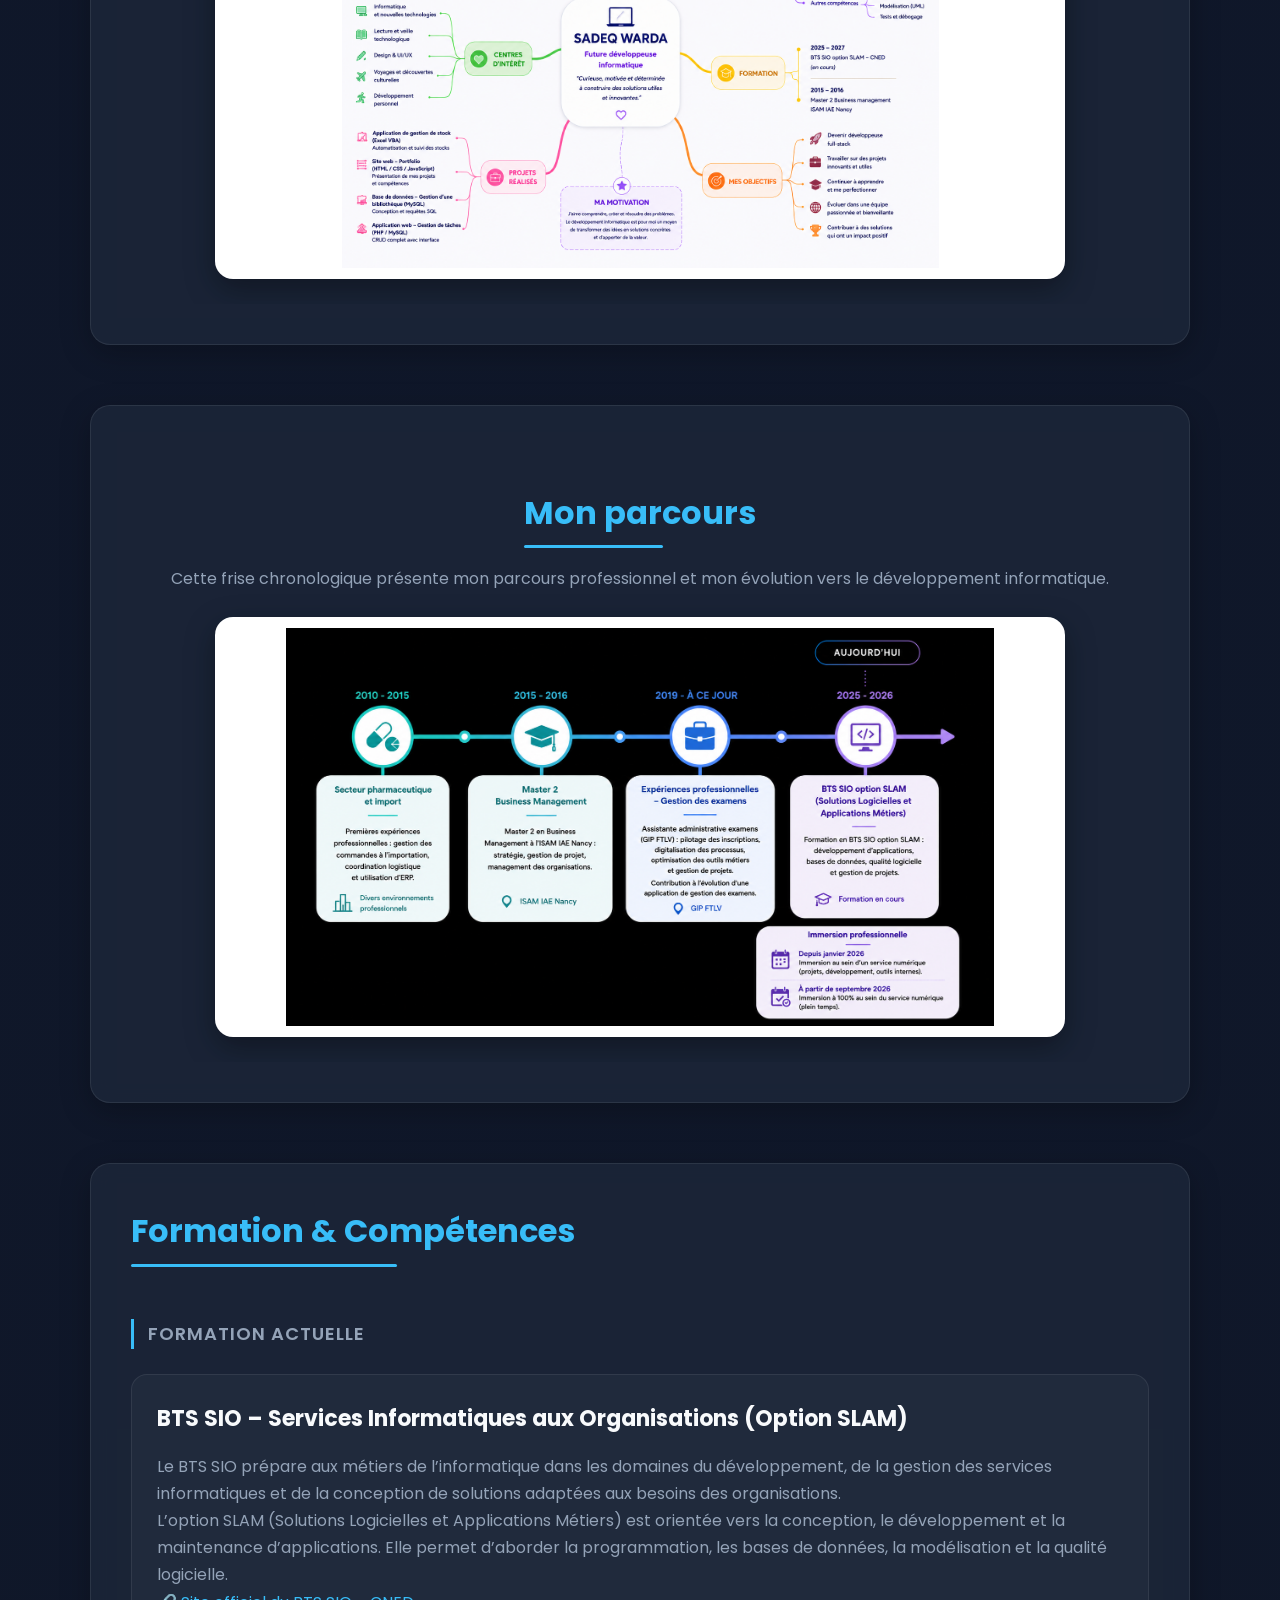
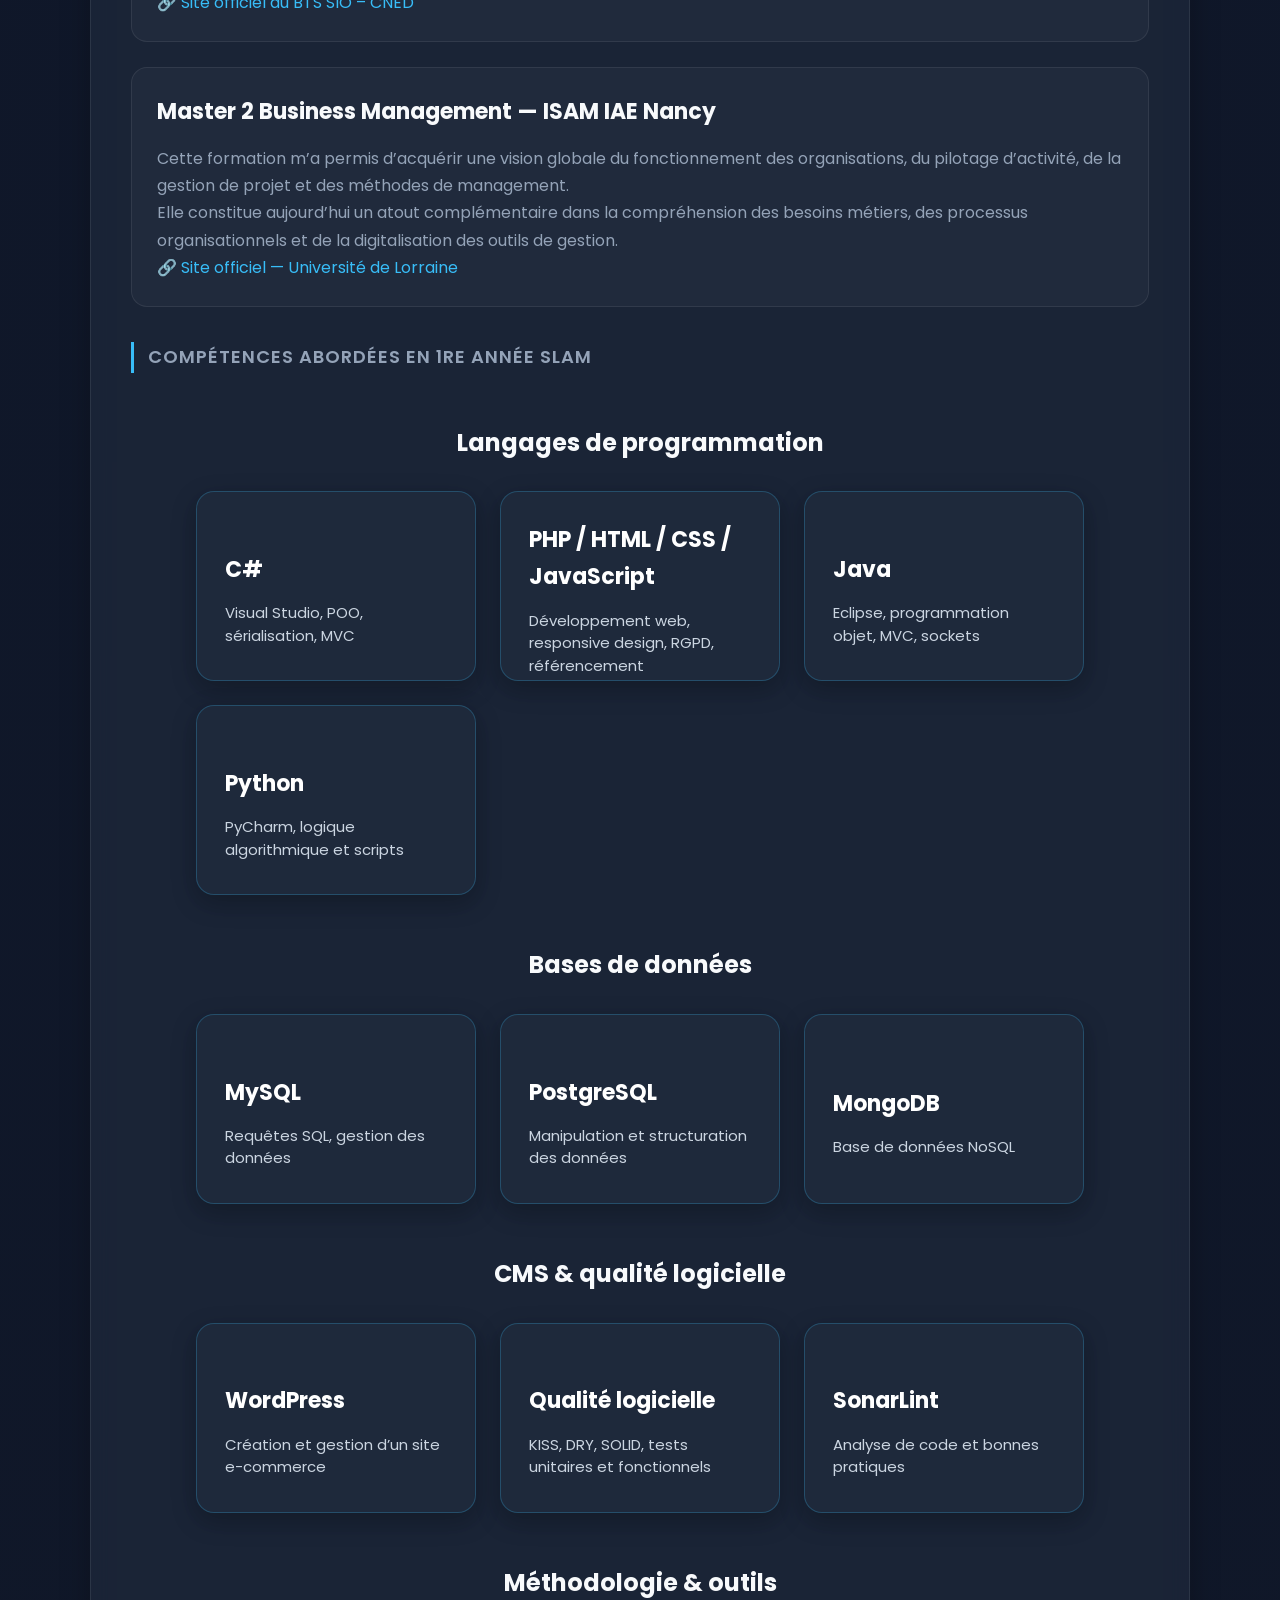
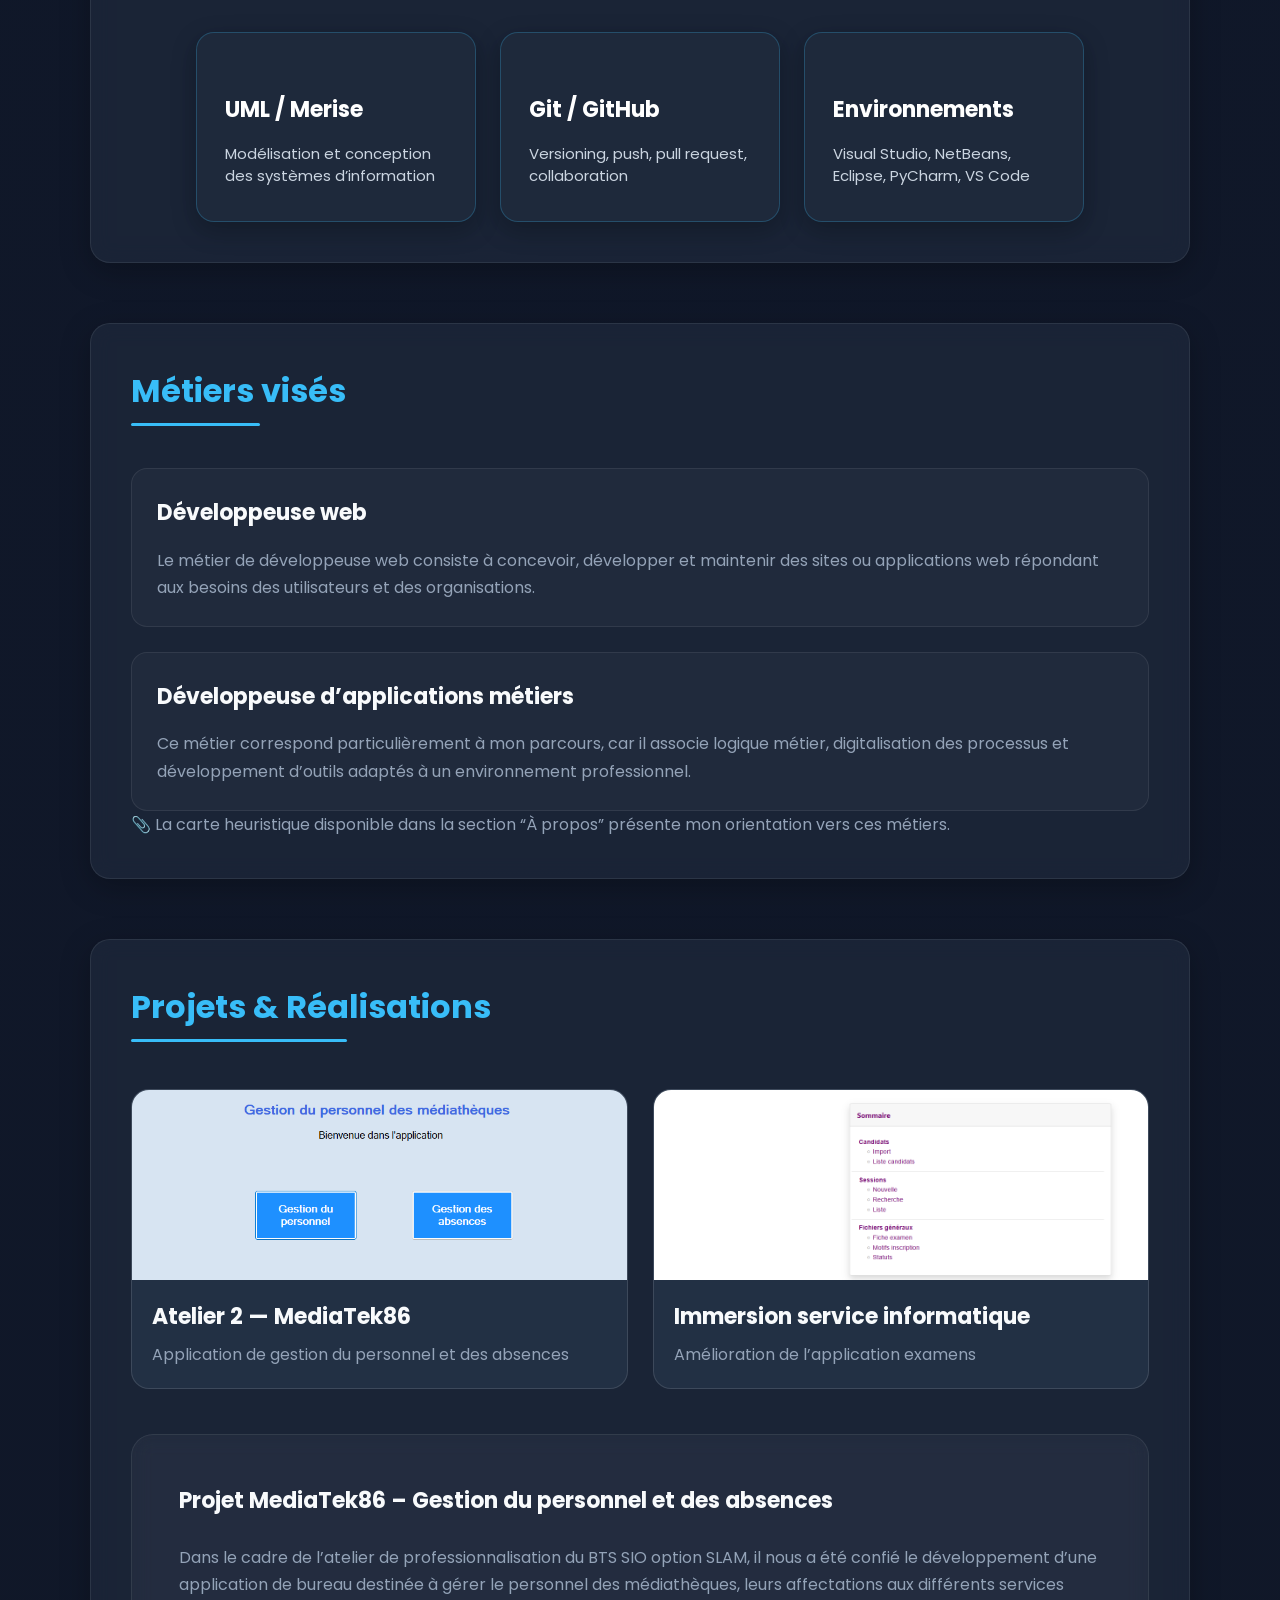
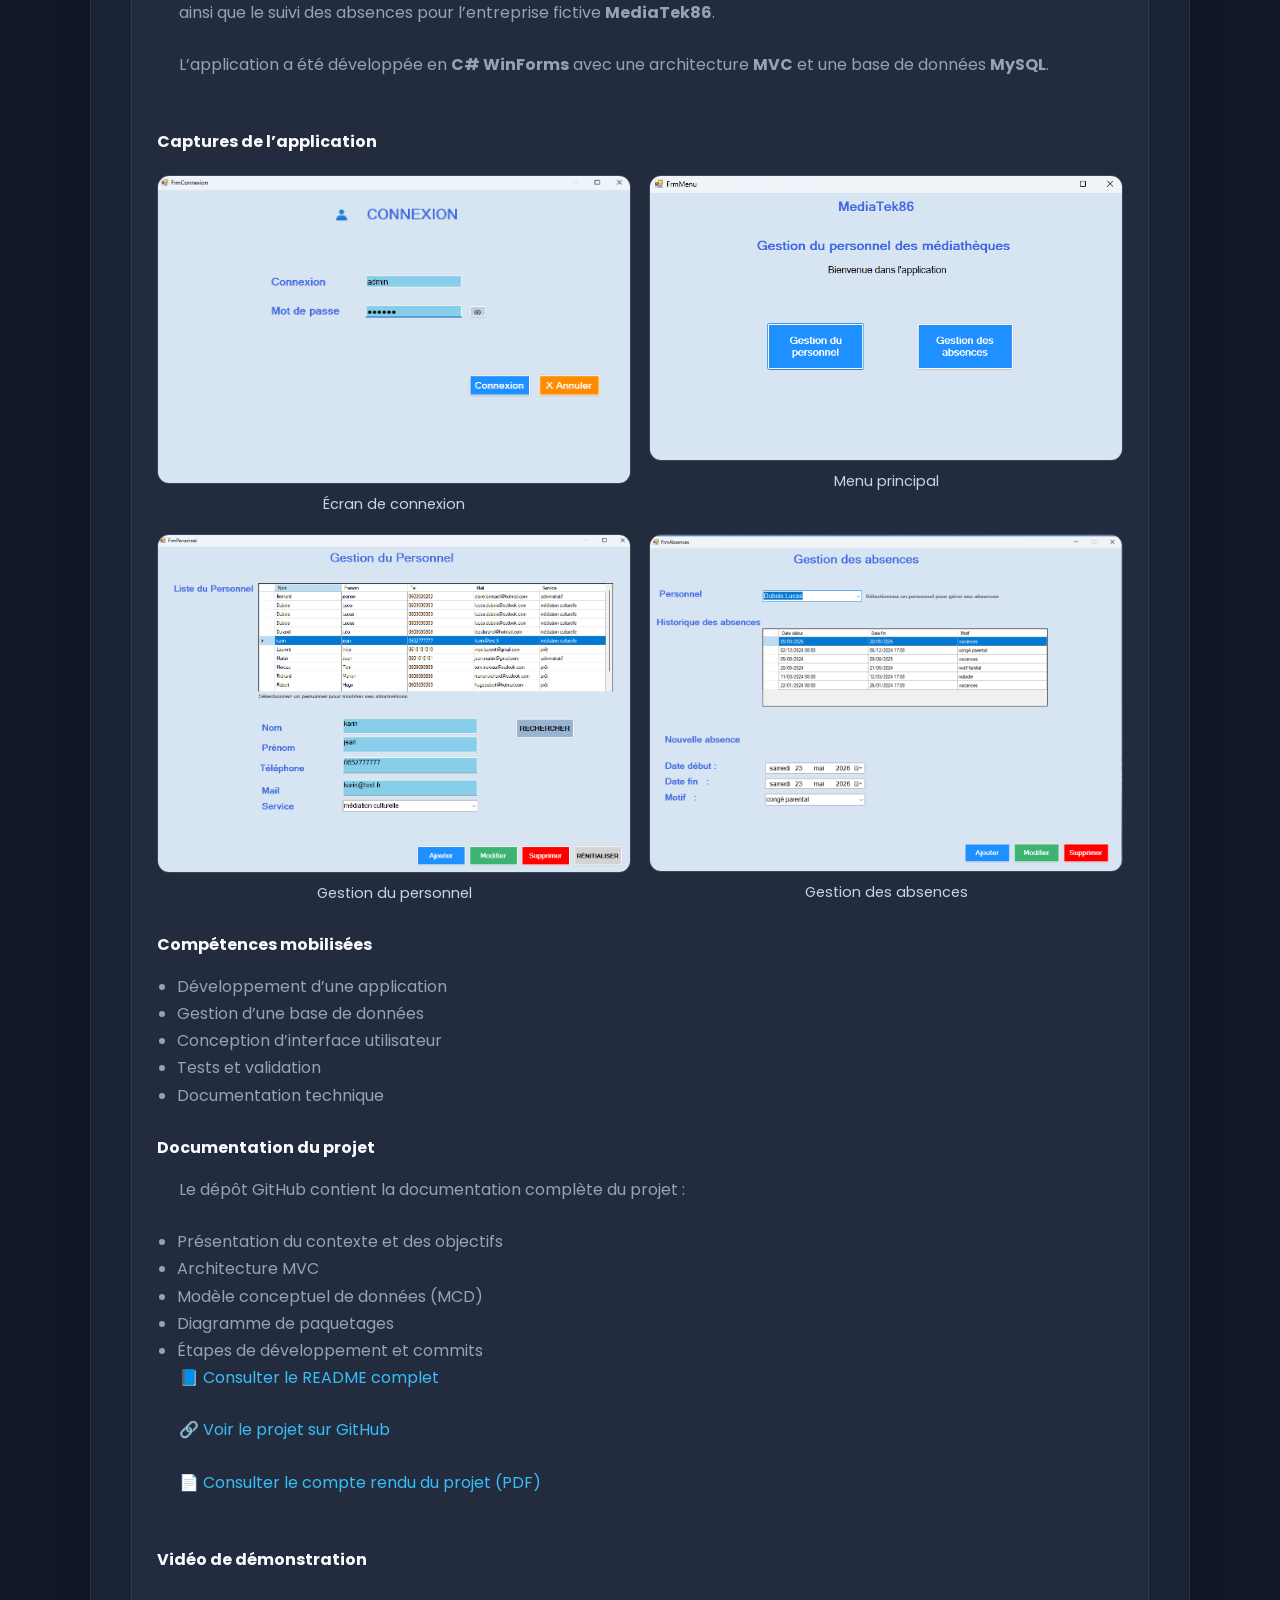
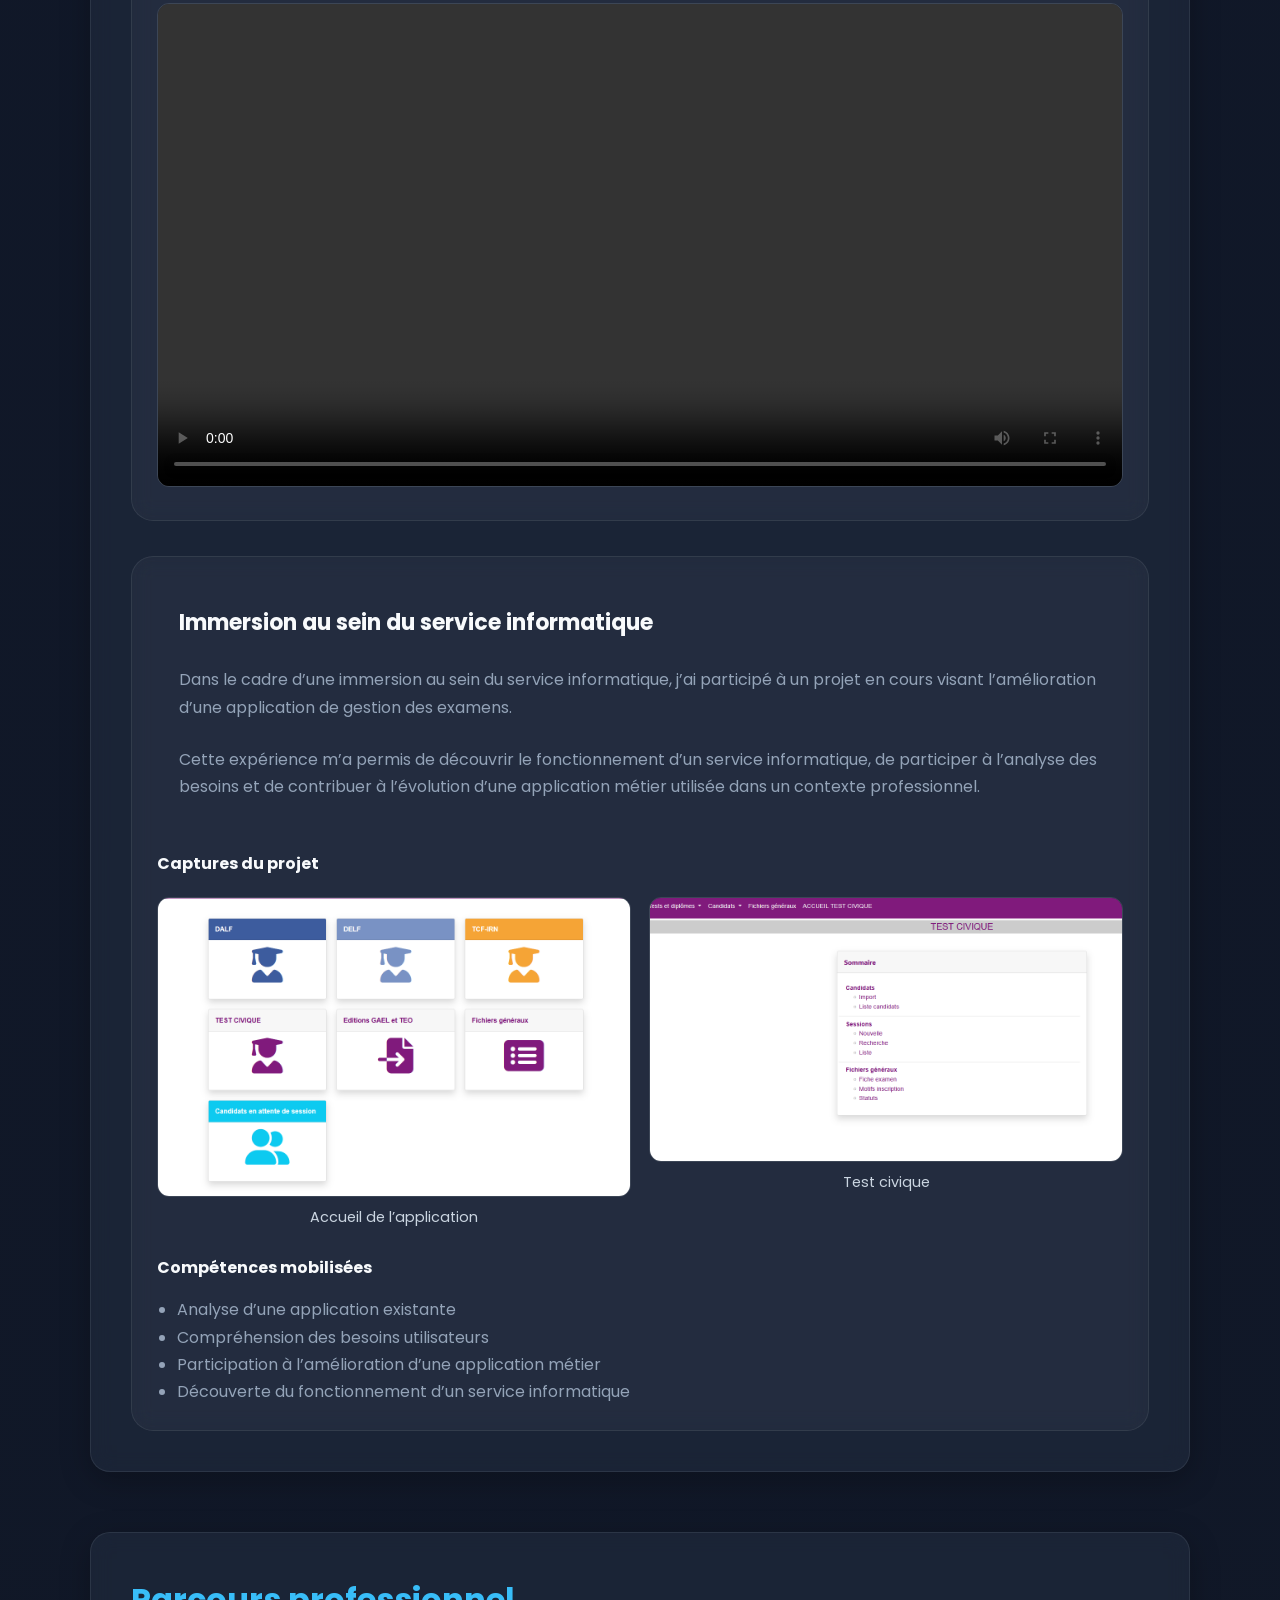
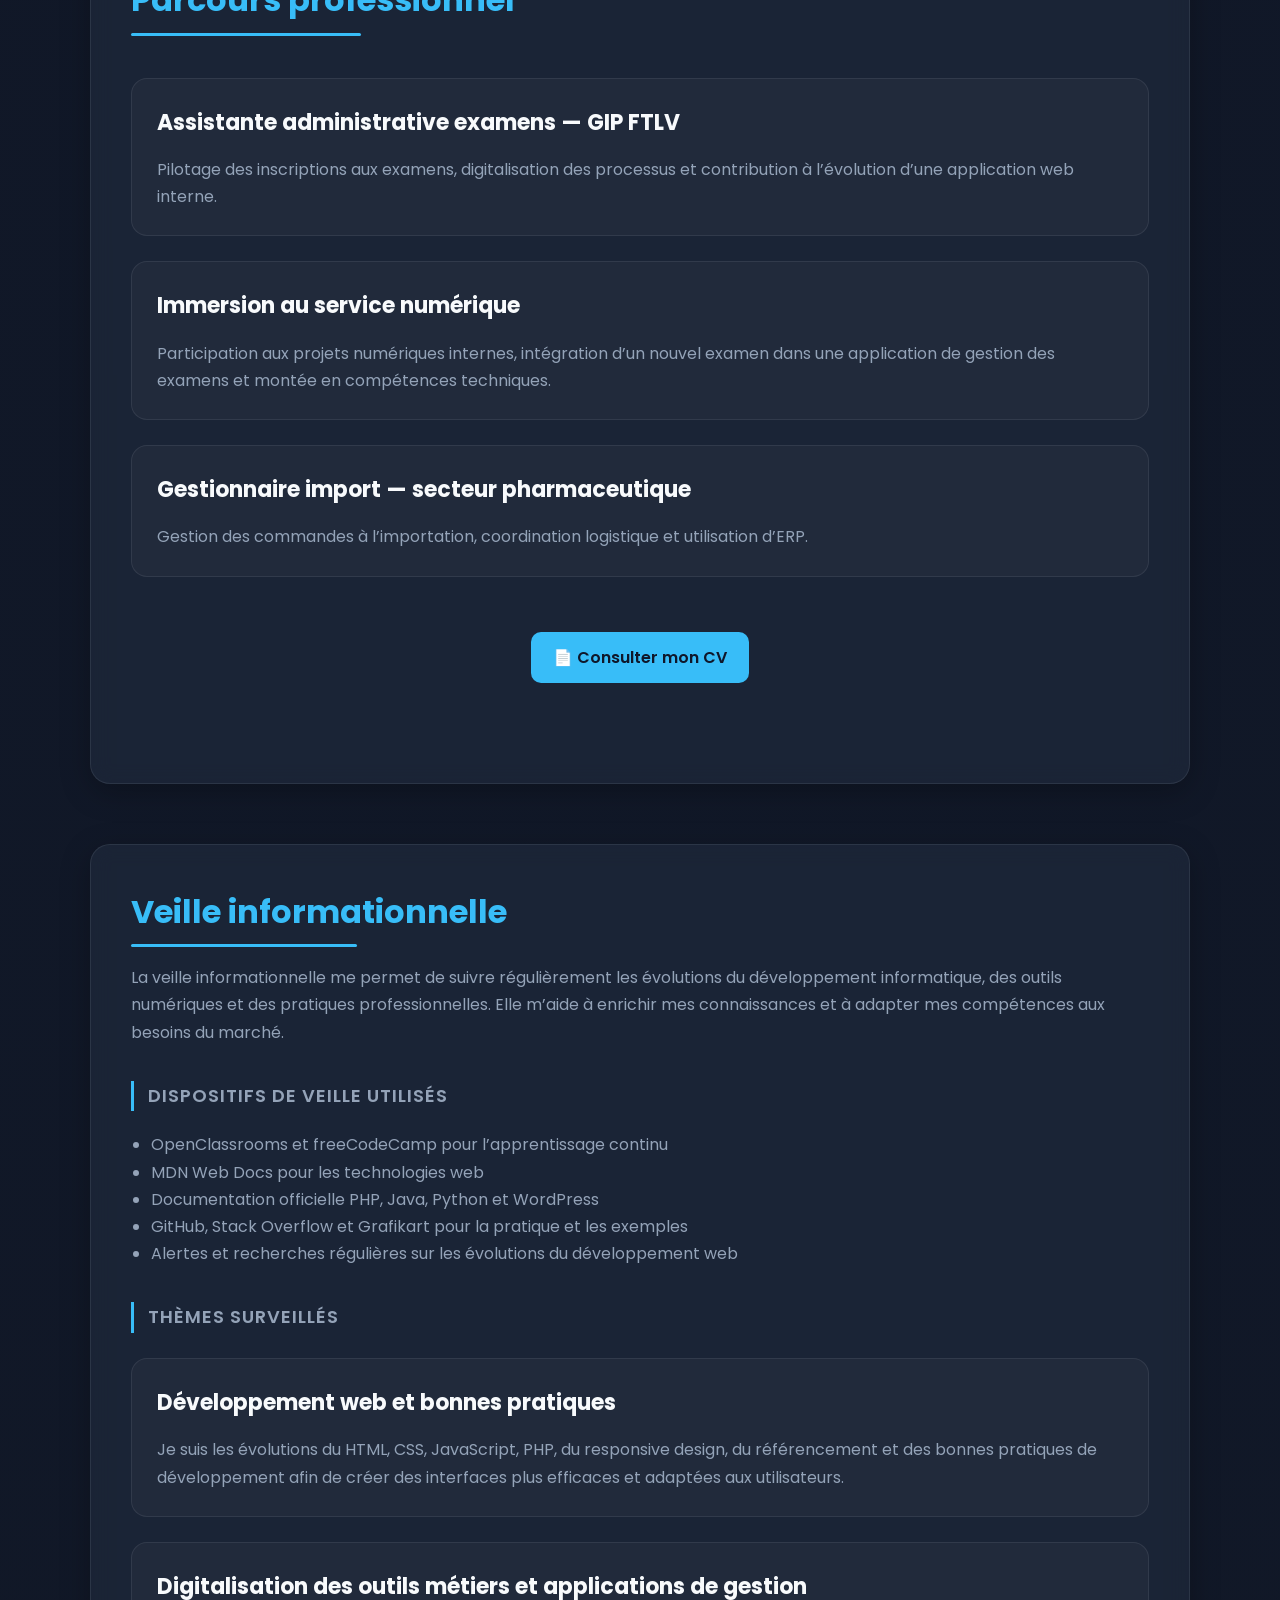
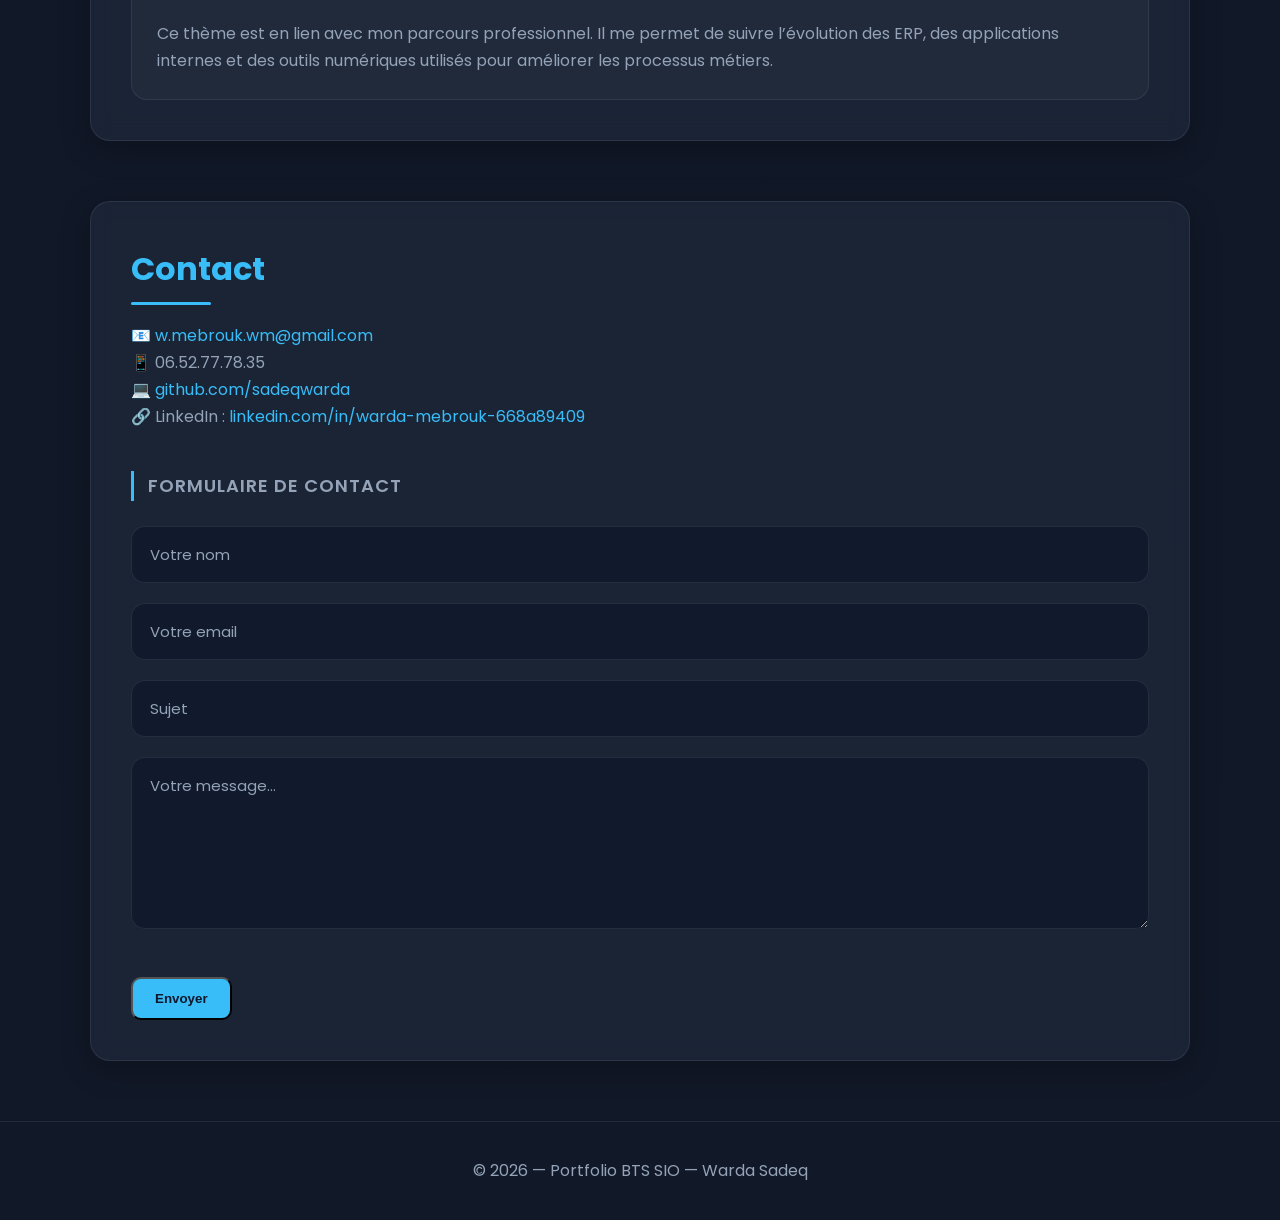
==== commit d55df566: "Update index.html" ====
--- a/index.html
+++ b/index.html
@@ -38,7 +38,7 @@
             </p>
 
             <div class="hero-buttons">
-                <a href="./CV_SADEQ_WARDA.pdf" class="btn" target="_blank" download>
+                <a href="./CV_SADEQ_WARDA .pdf" class="btn" target="_blank" download>
                     📄 Télécharger mon CV
                 </a>
 
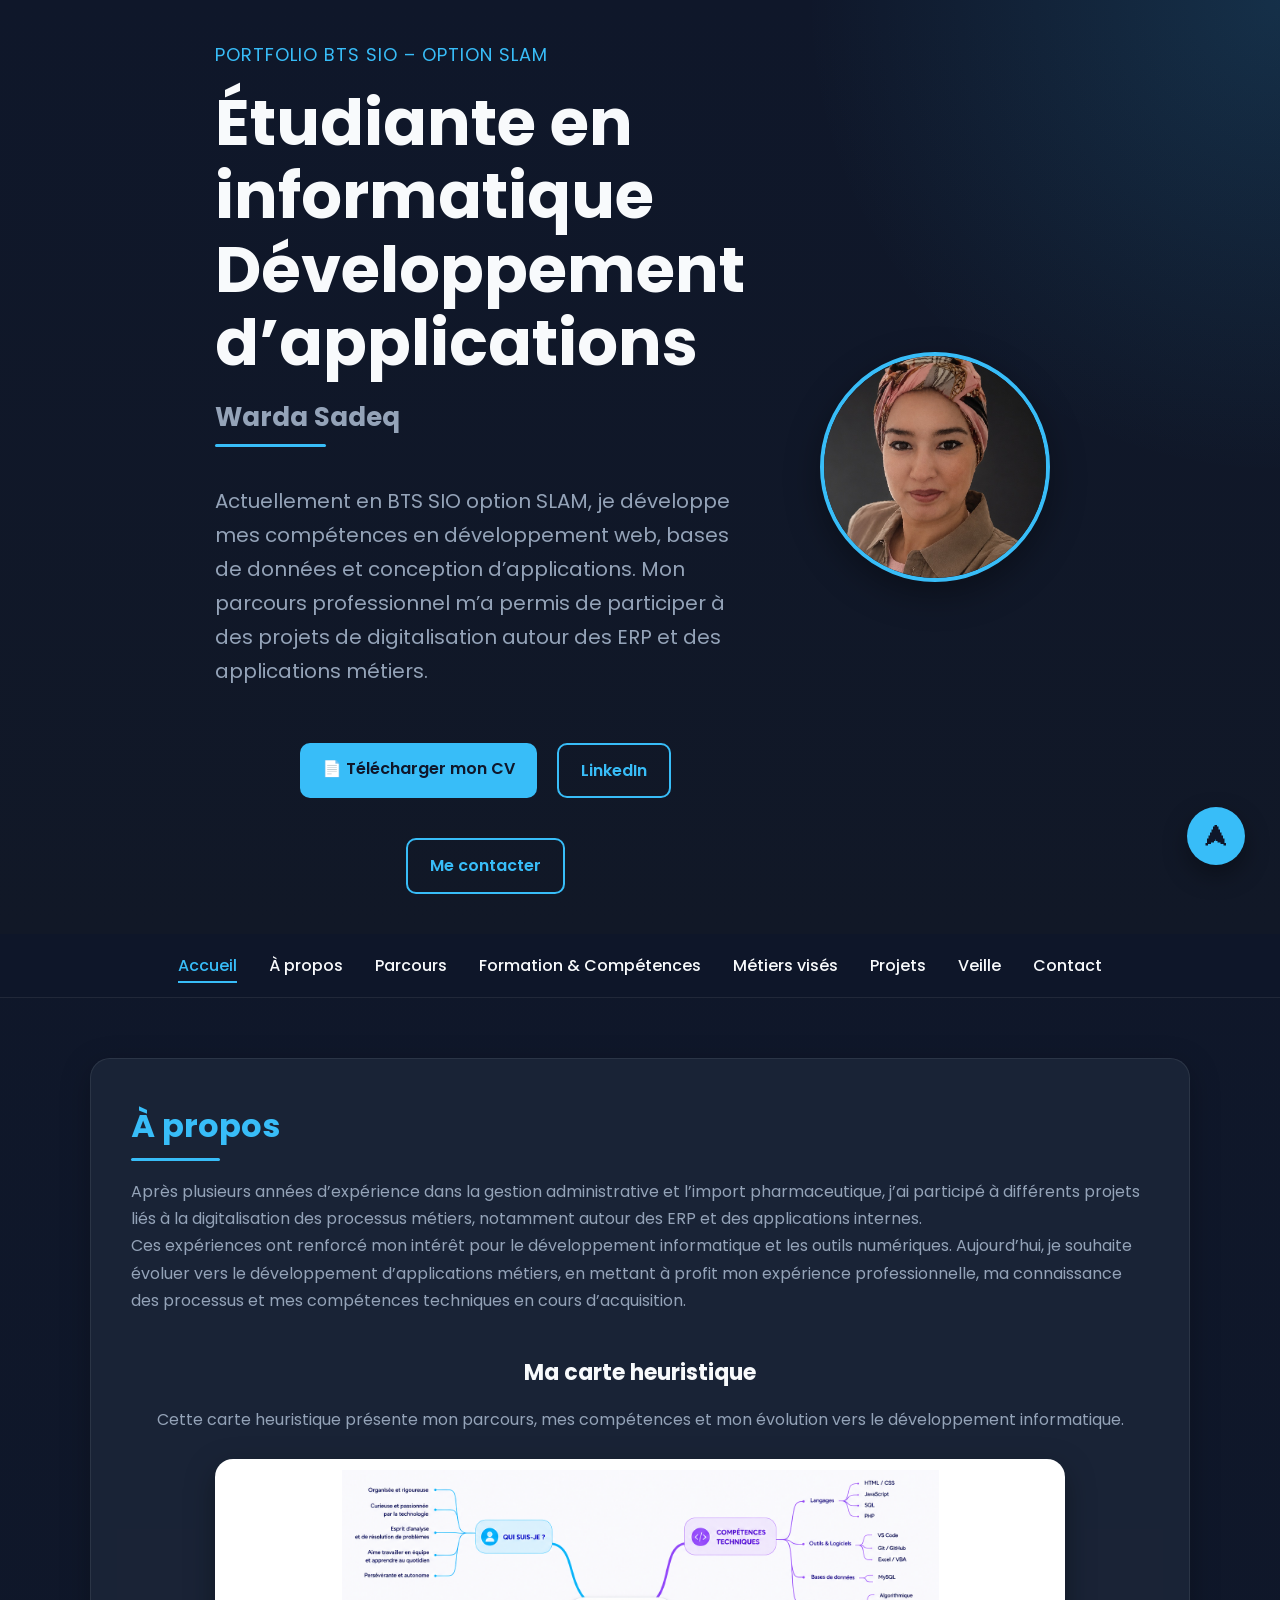
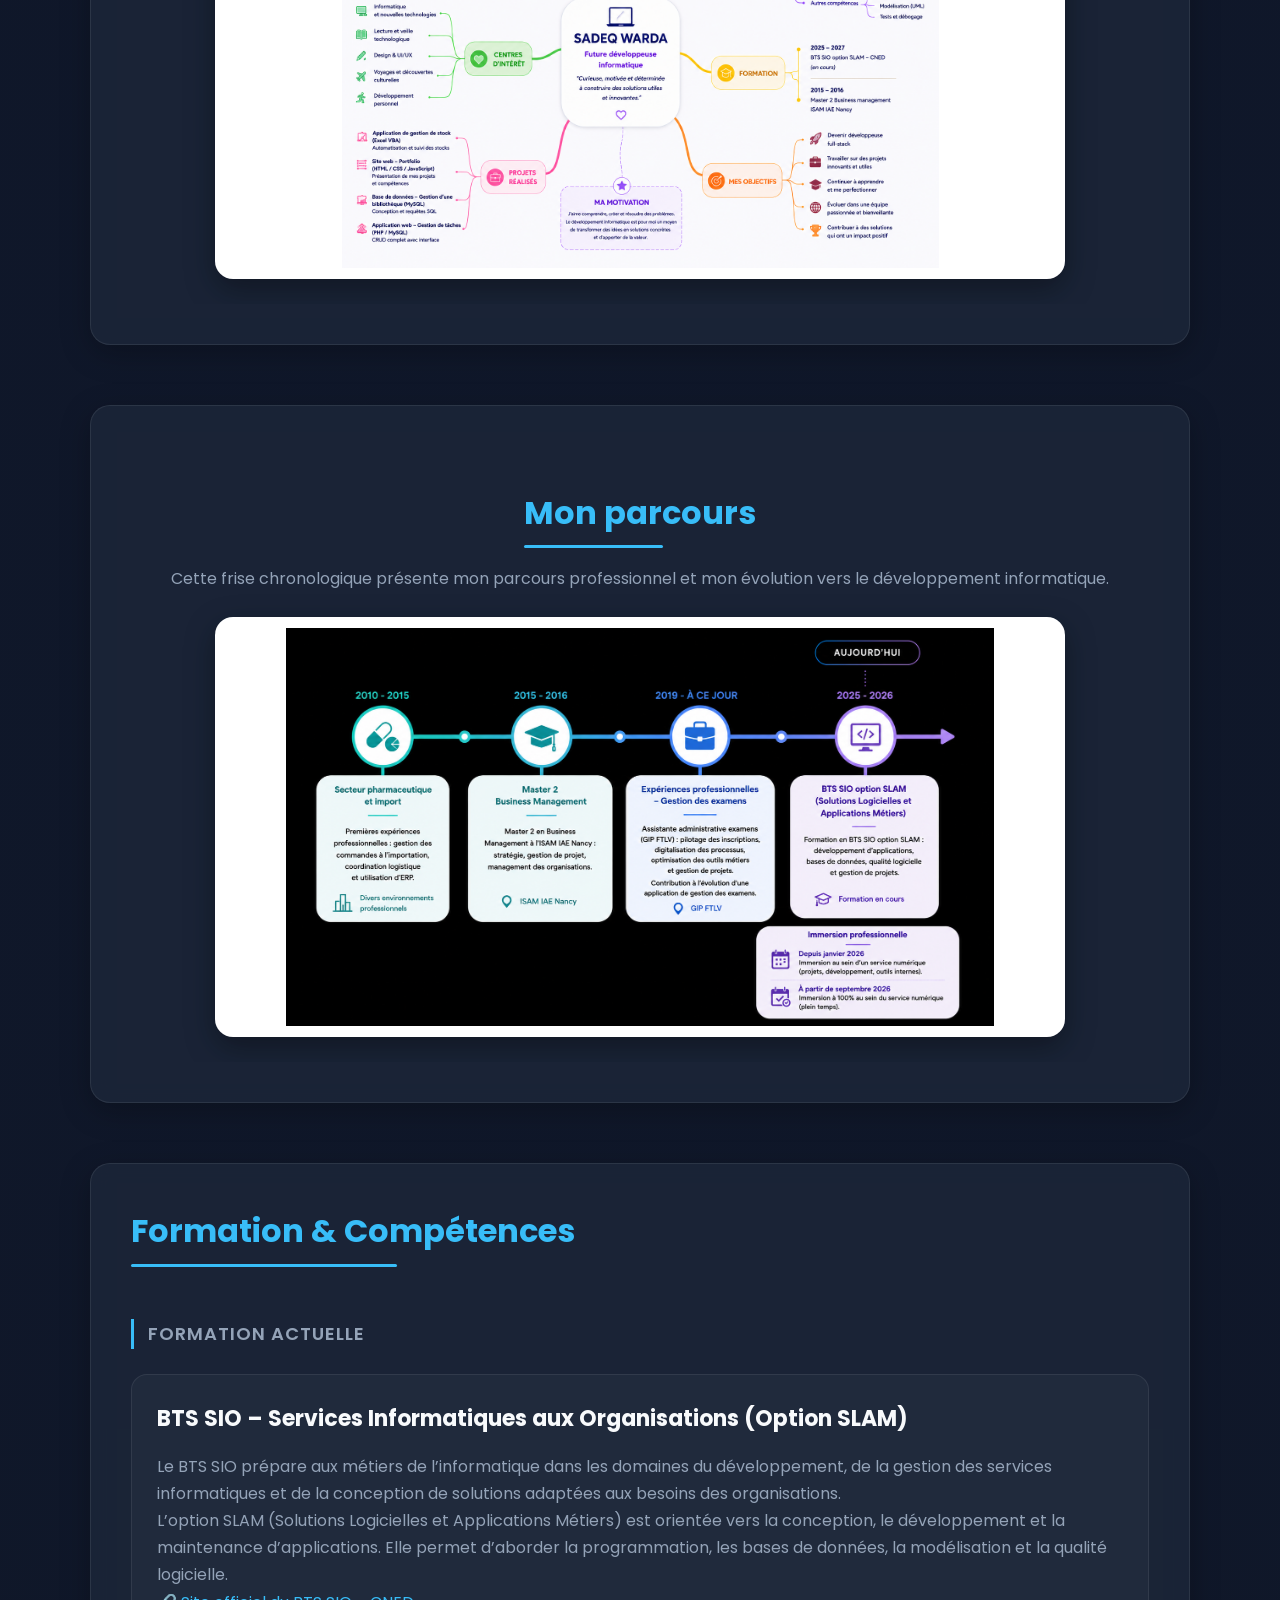
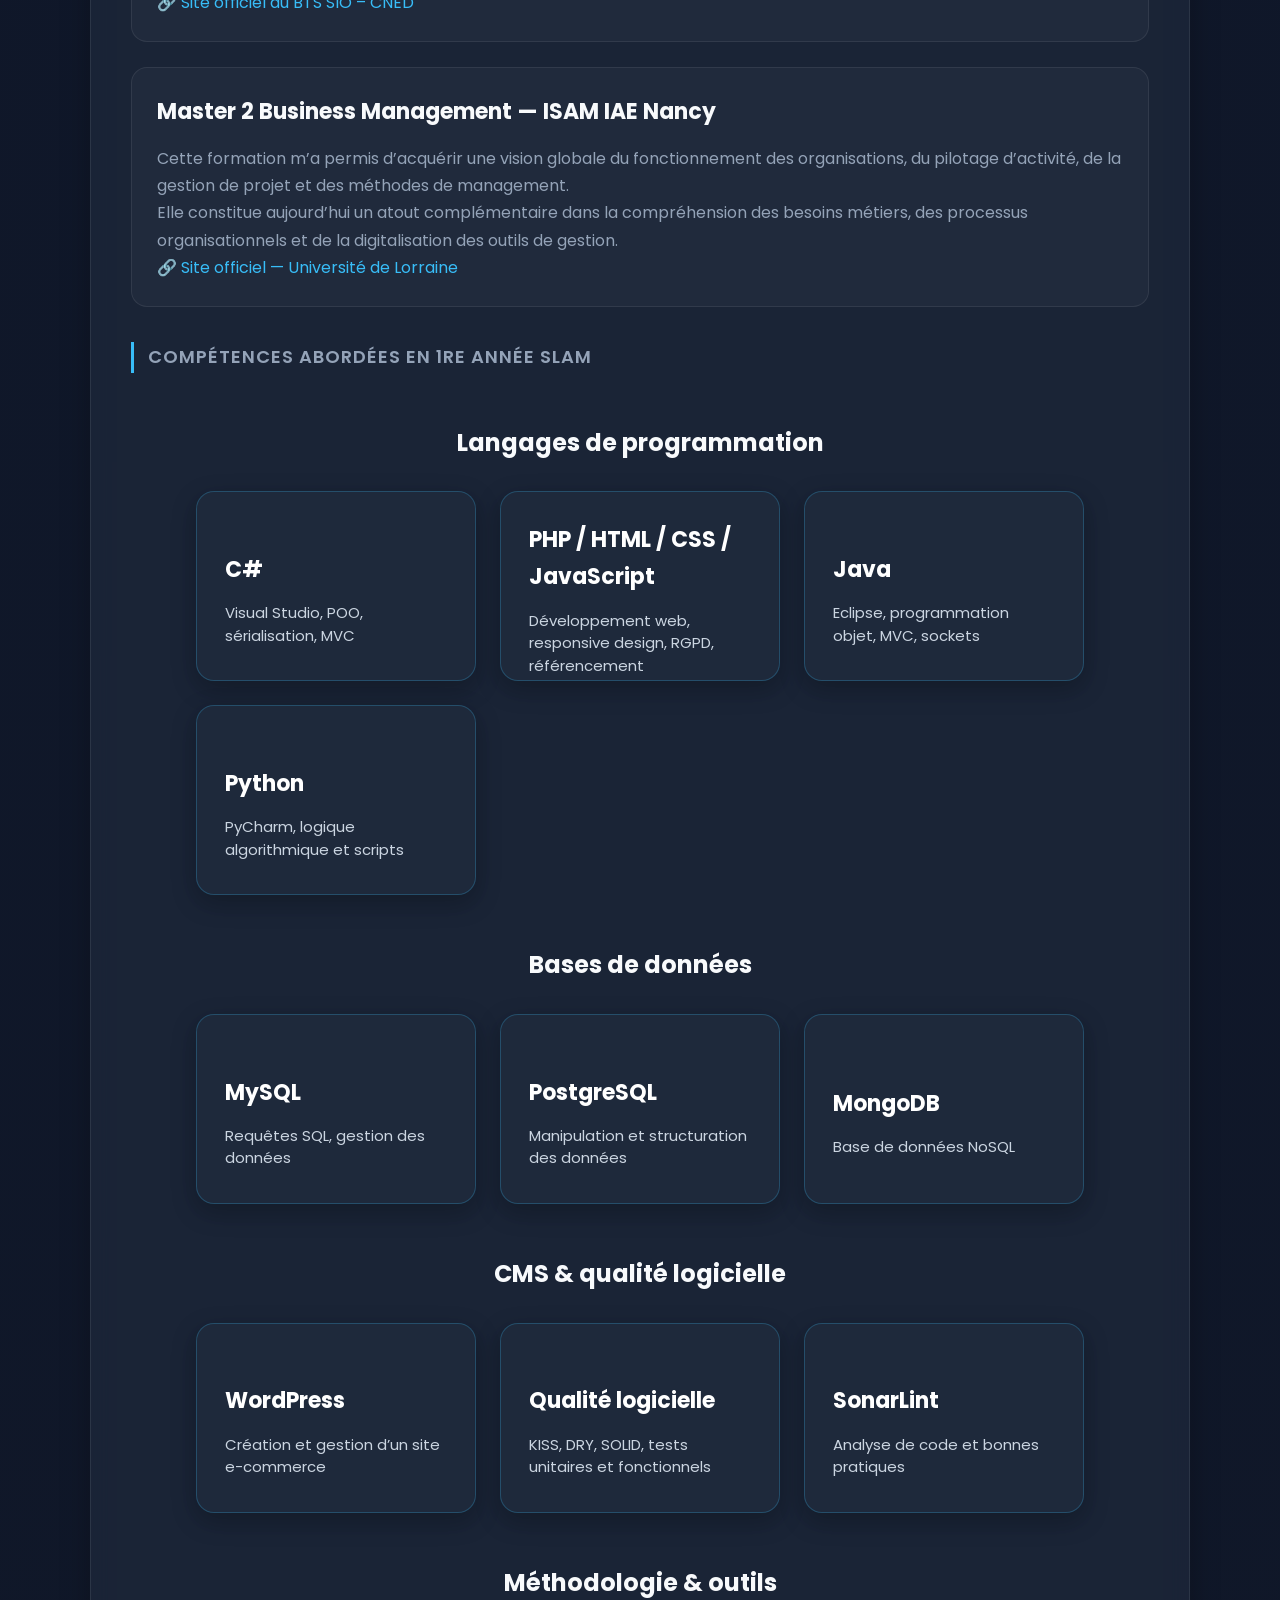
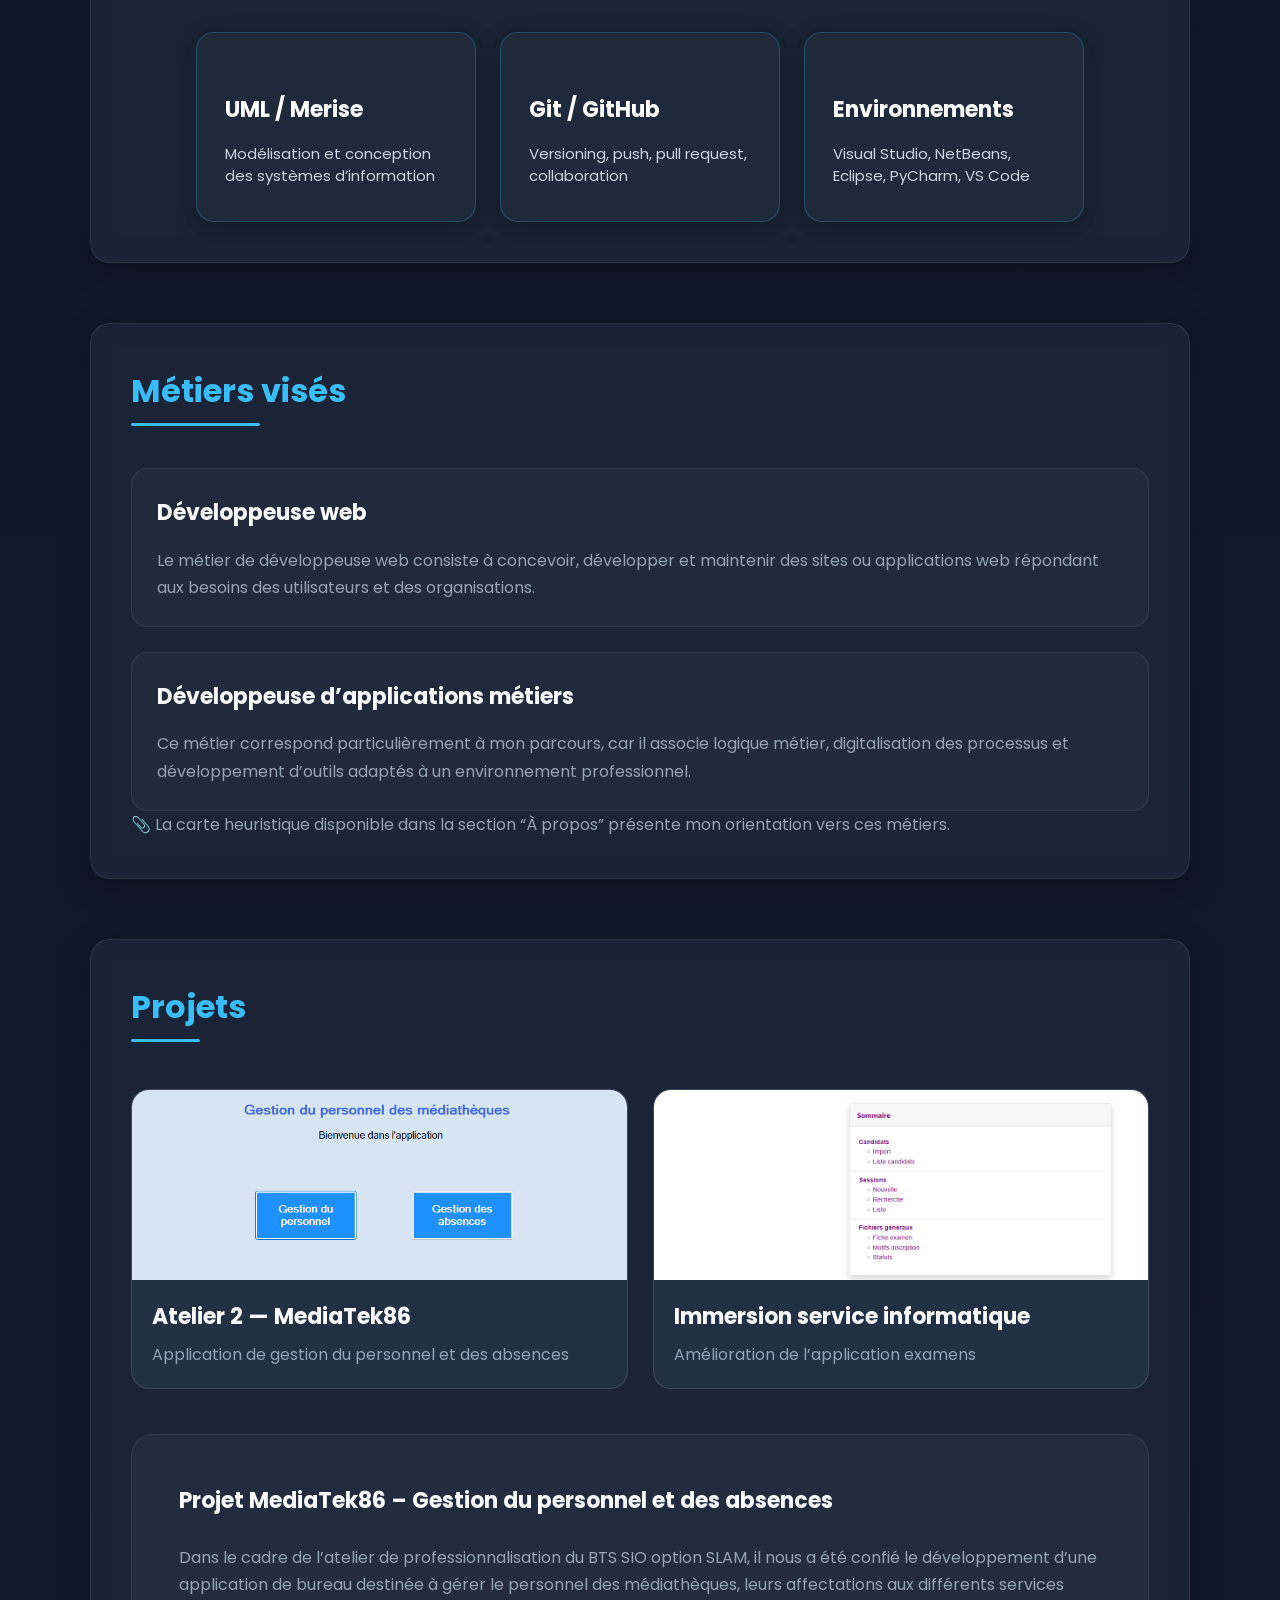
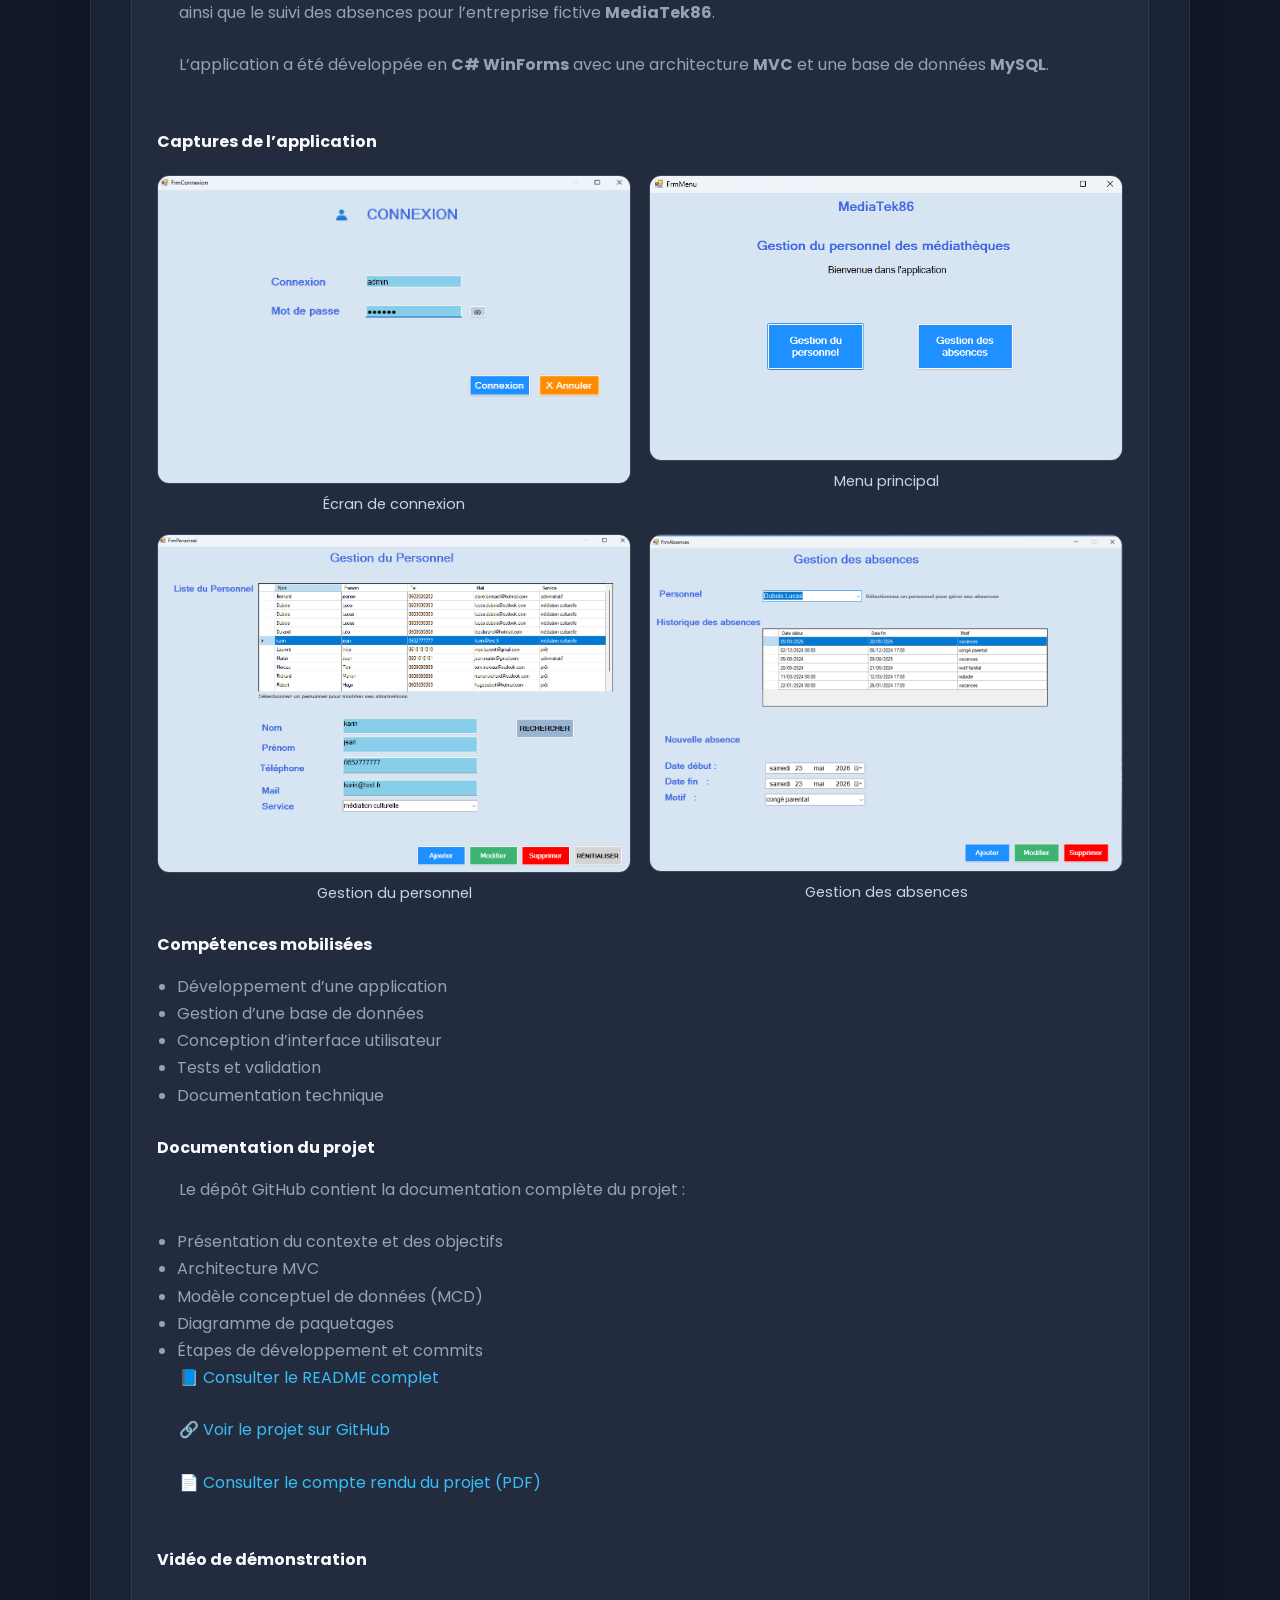
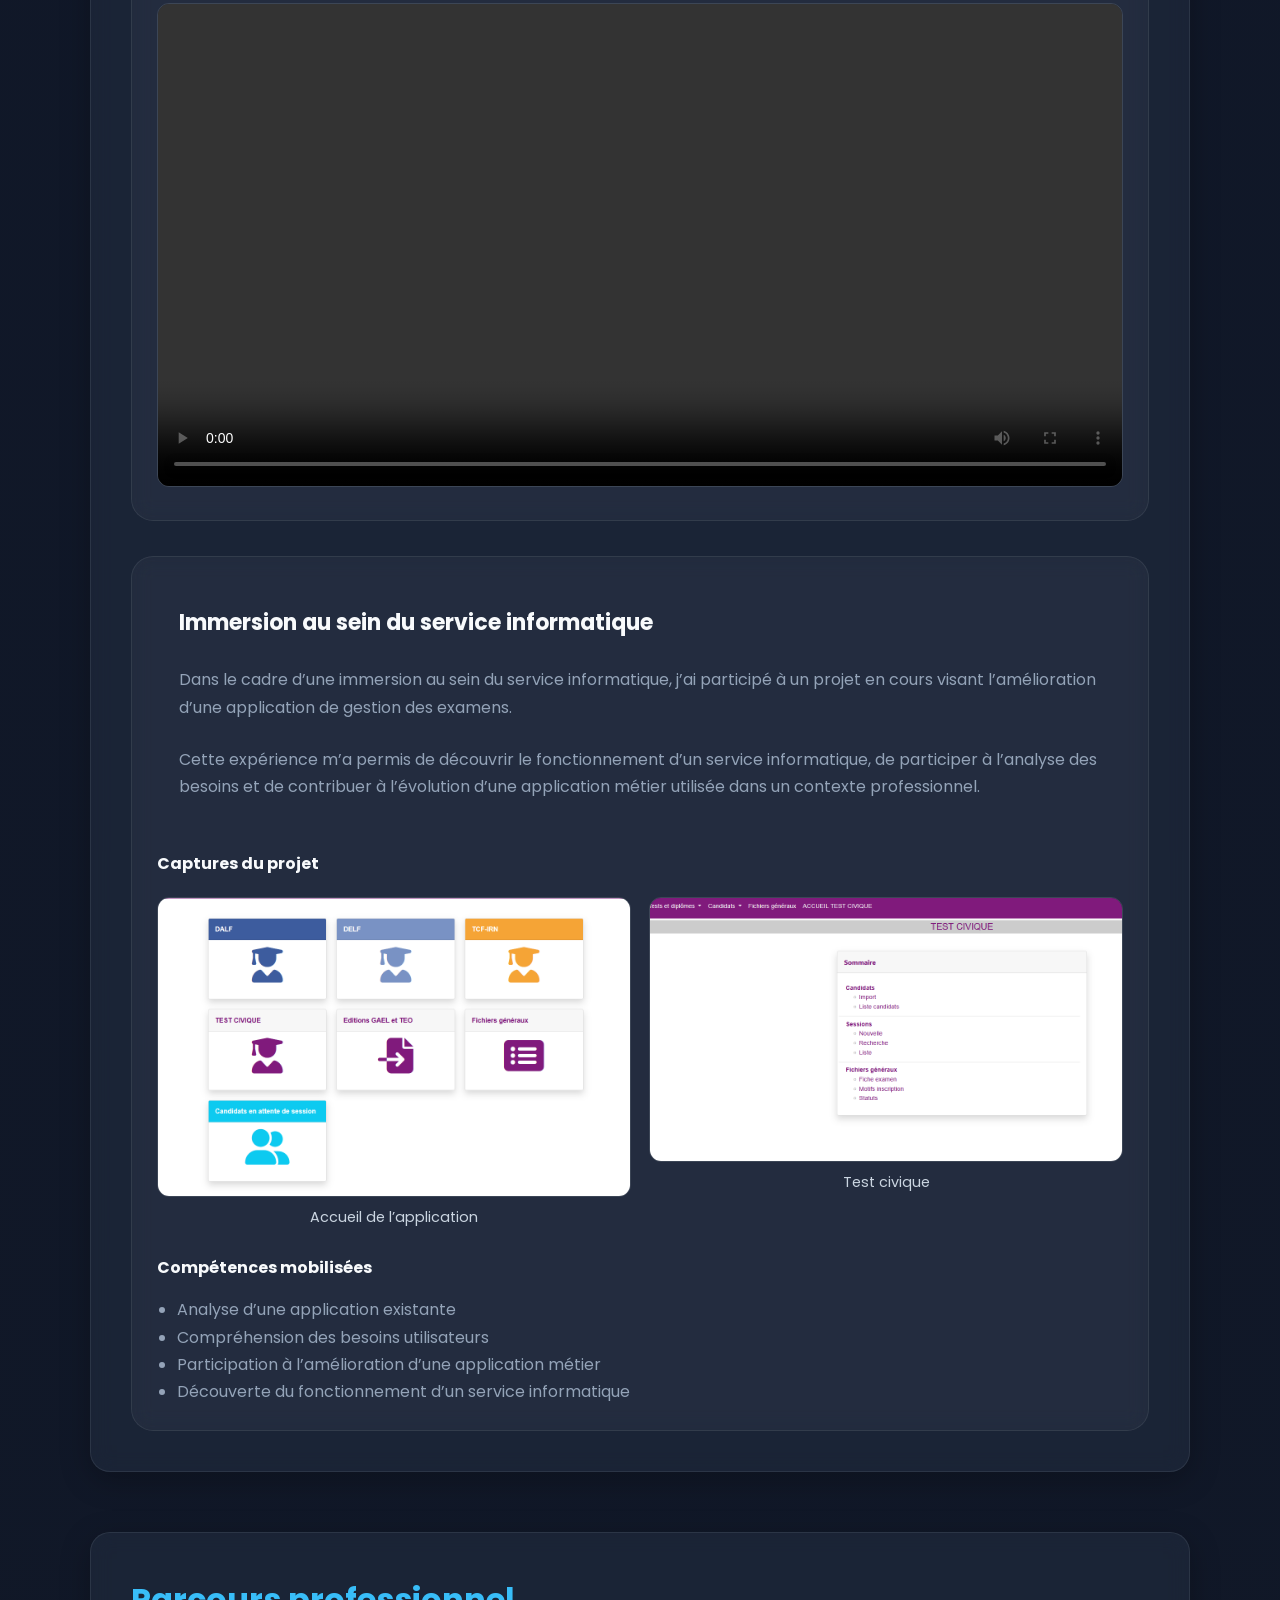
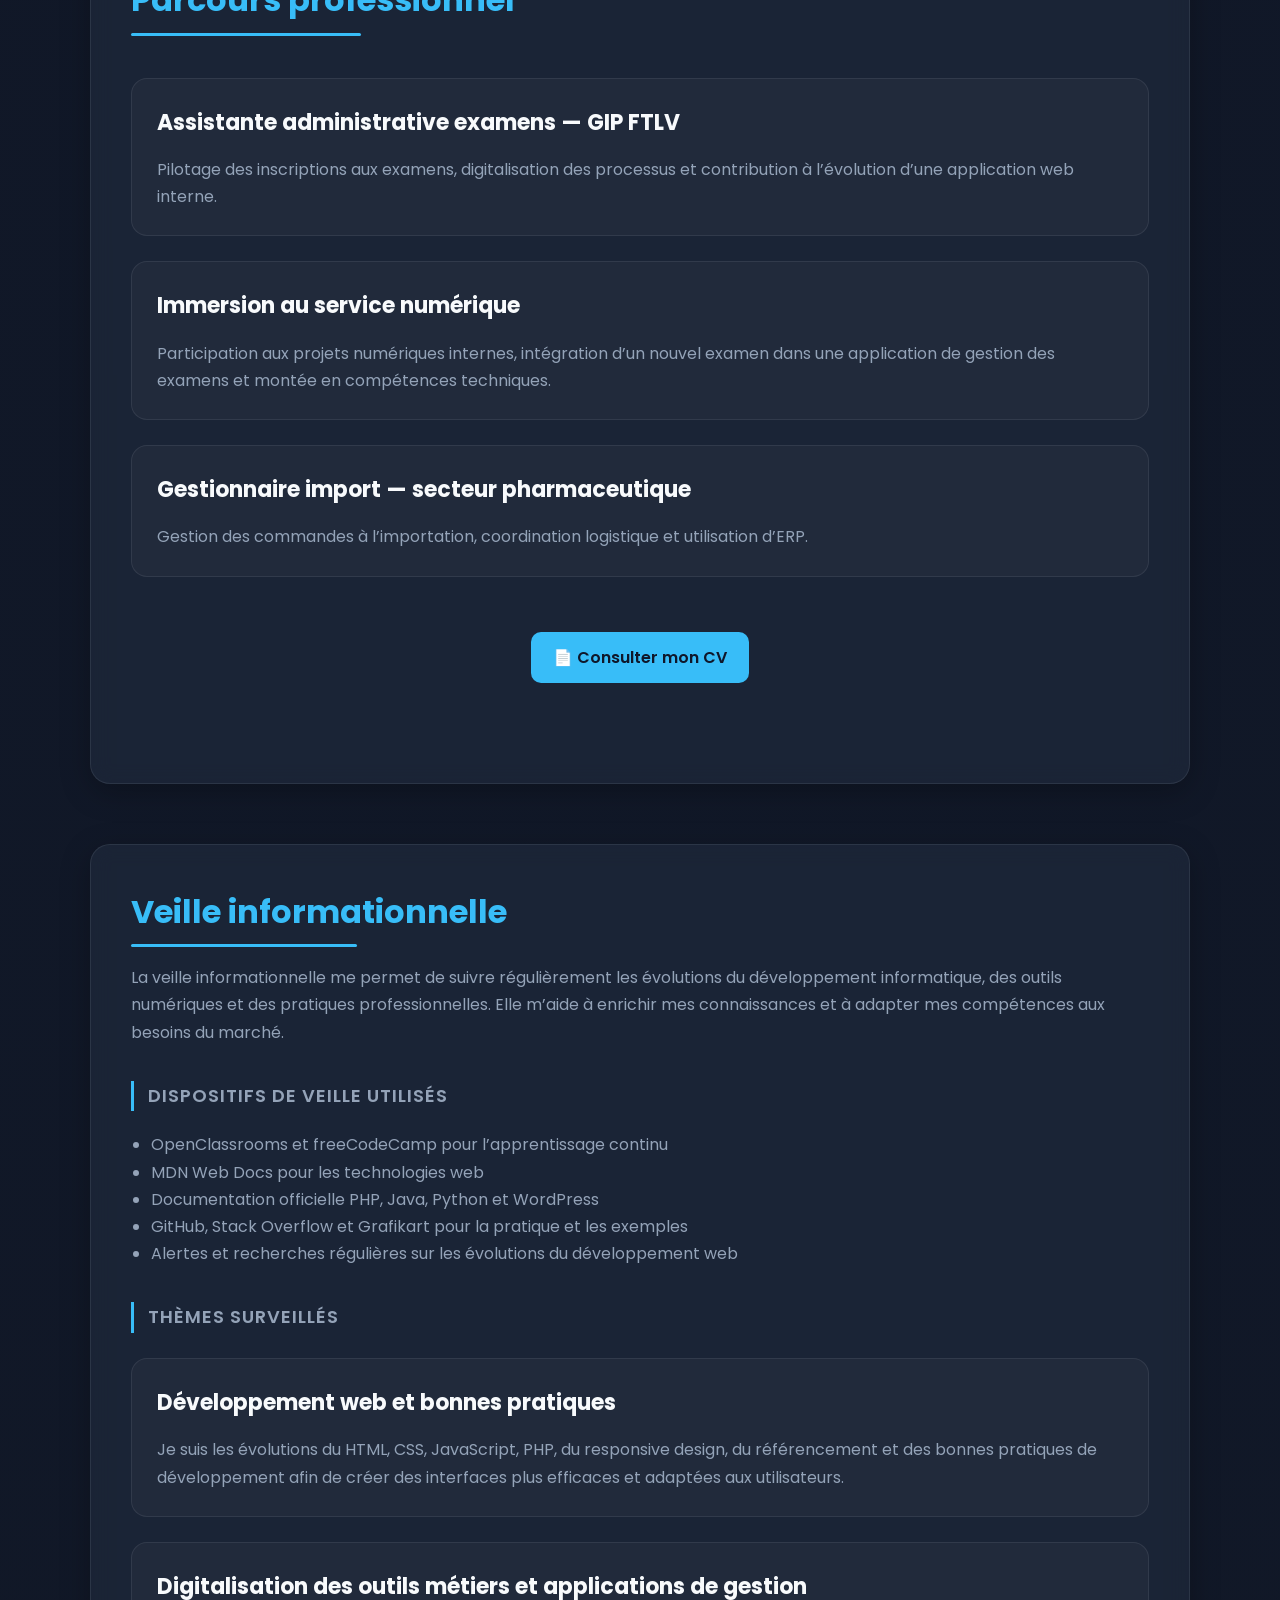
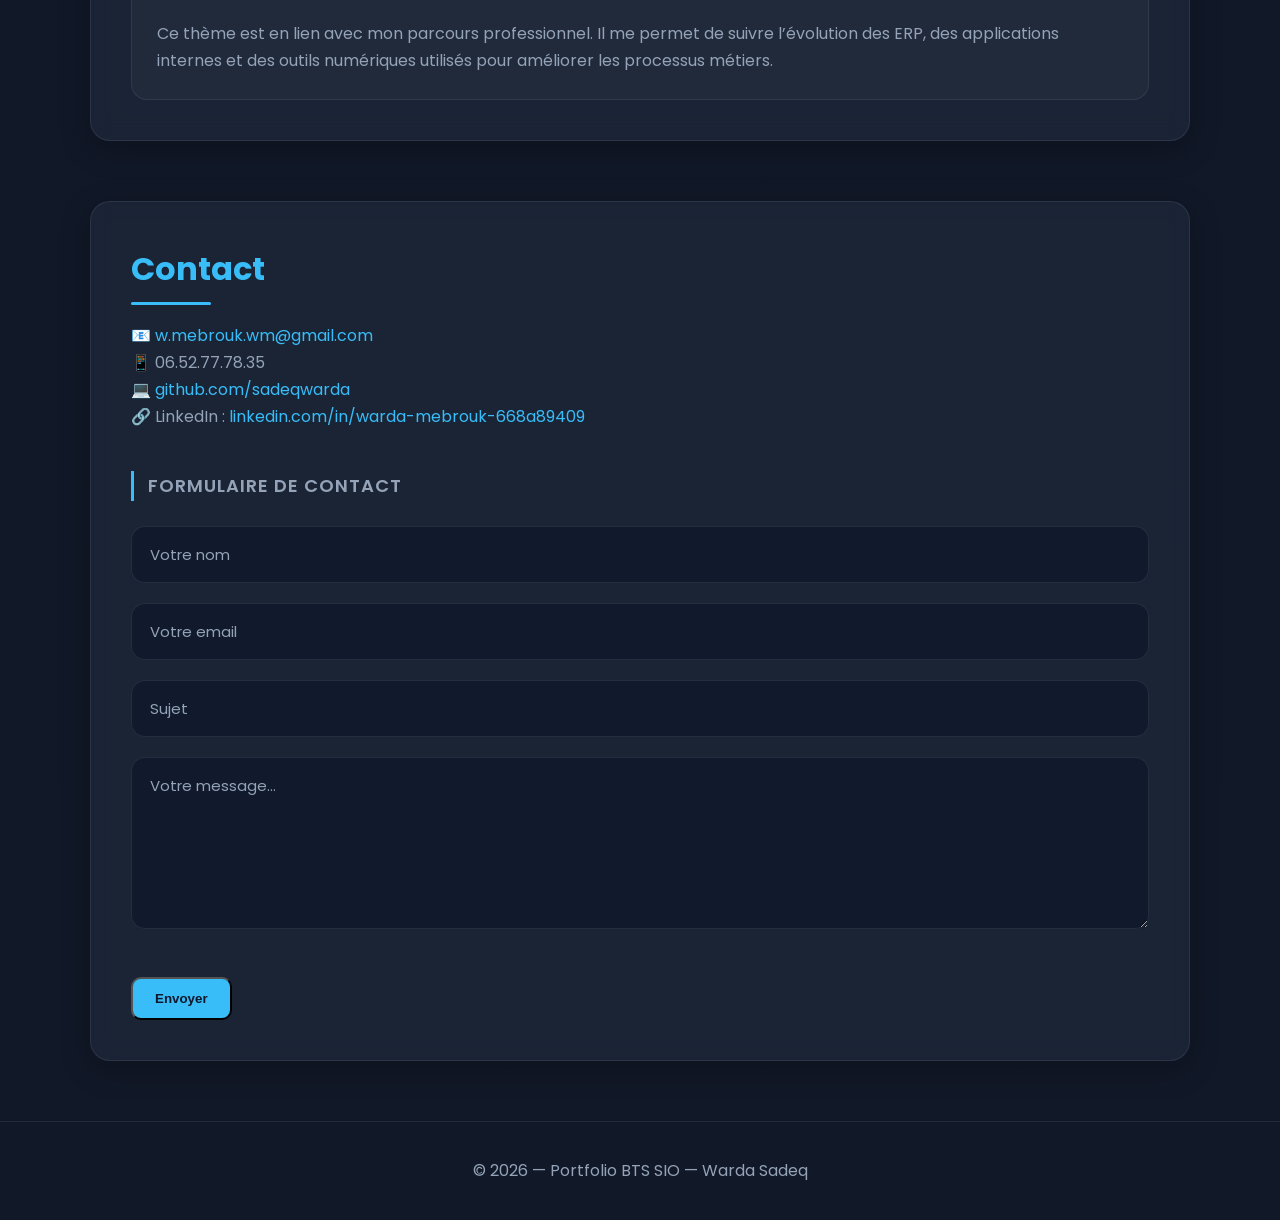
==== commit 01bd341a: "Update index.html" ====
--- a/index.html
+++ b/index.html
@@ -318,7 +318,7 @@
 
 <section id="projets">
 
-    <h2>Projets & Réalisations</h2>
+    <h2>Projets</h2>
 
     <div class="projects-grid">
 
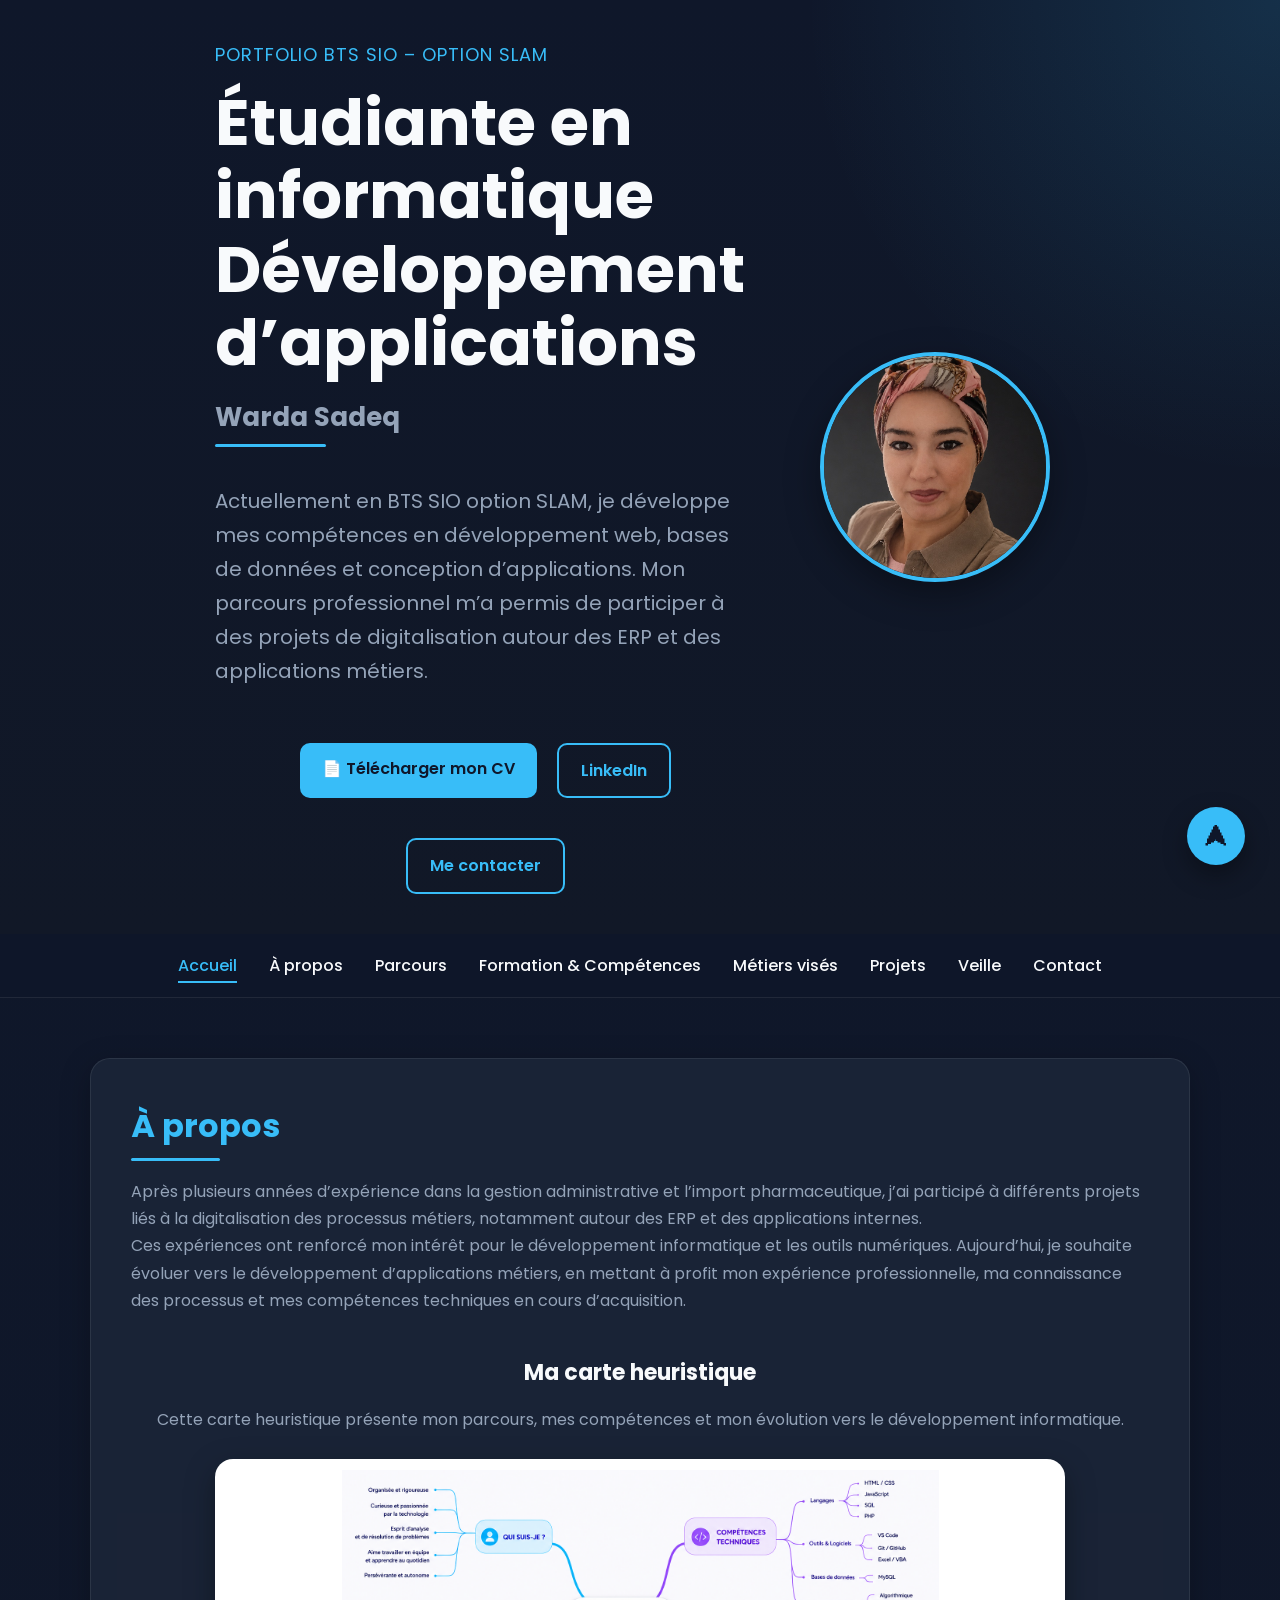
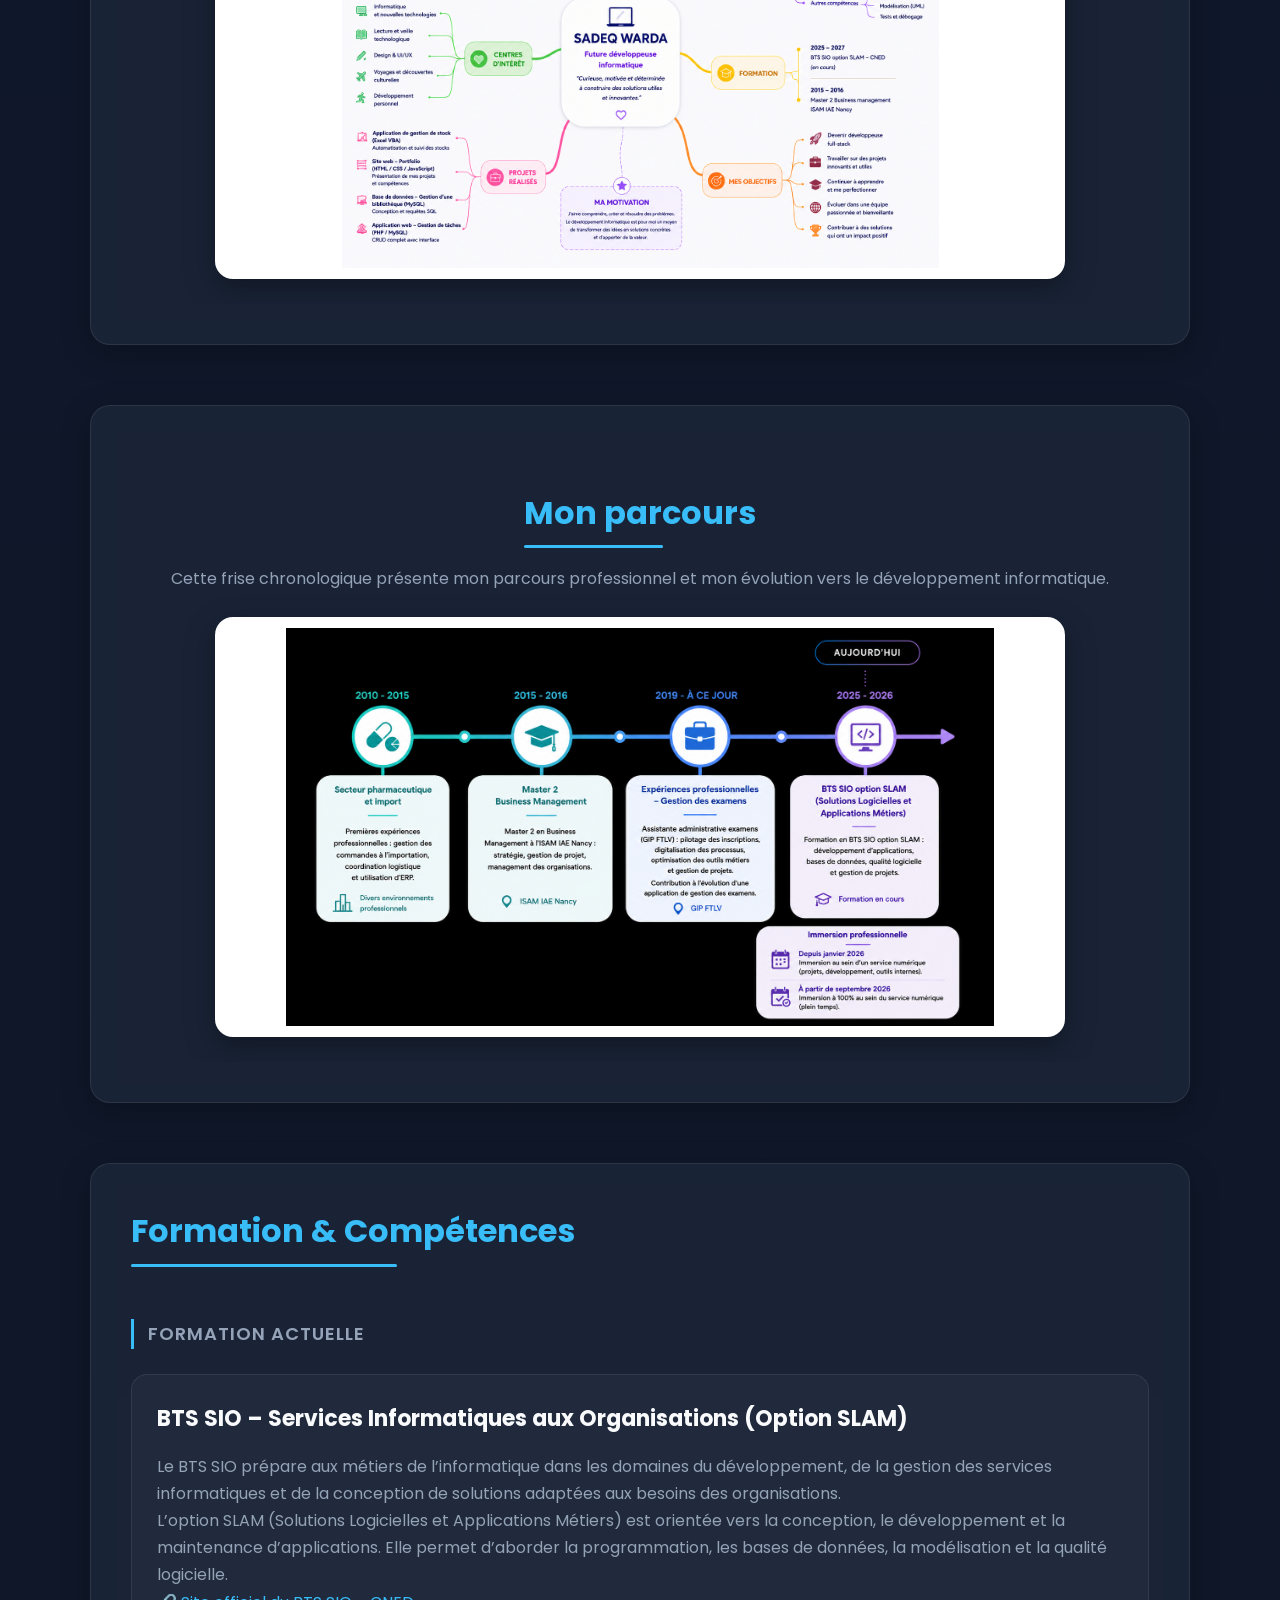
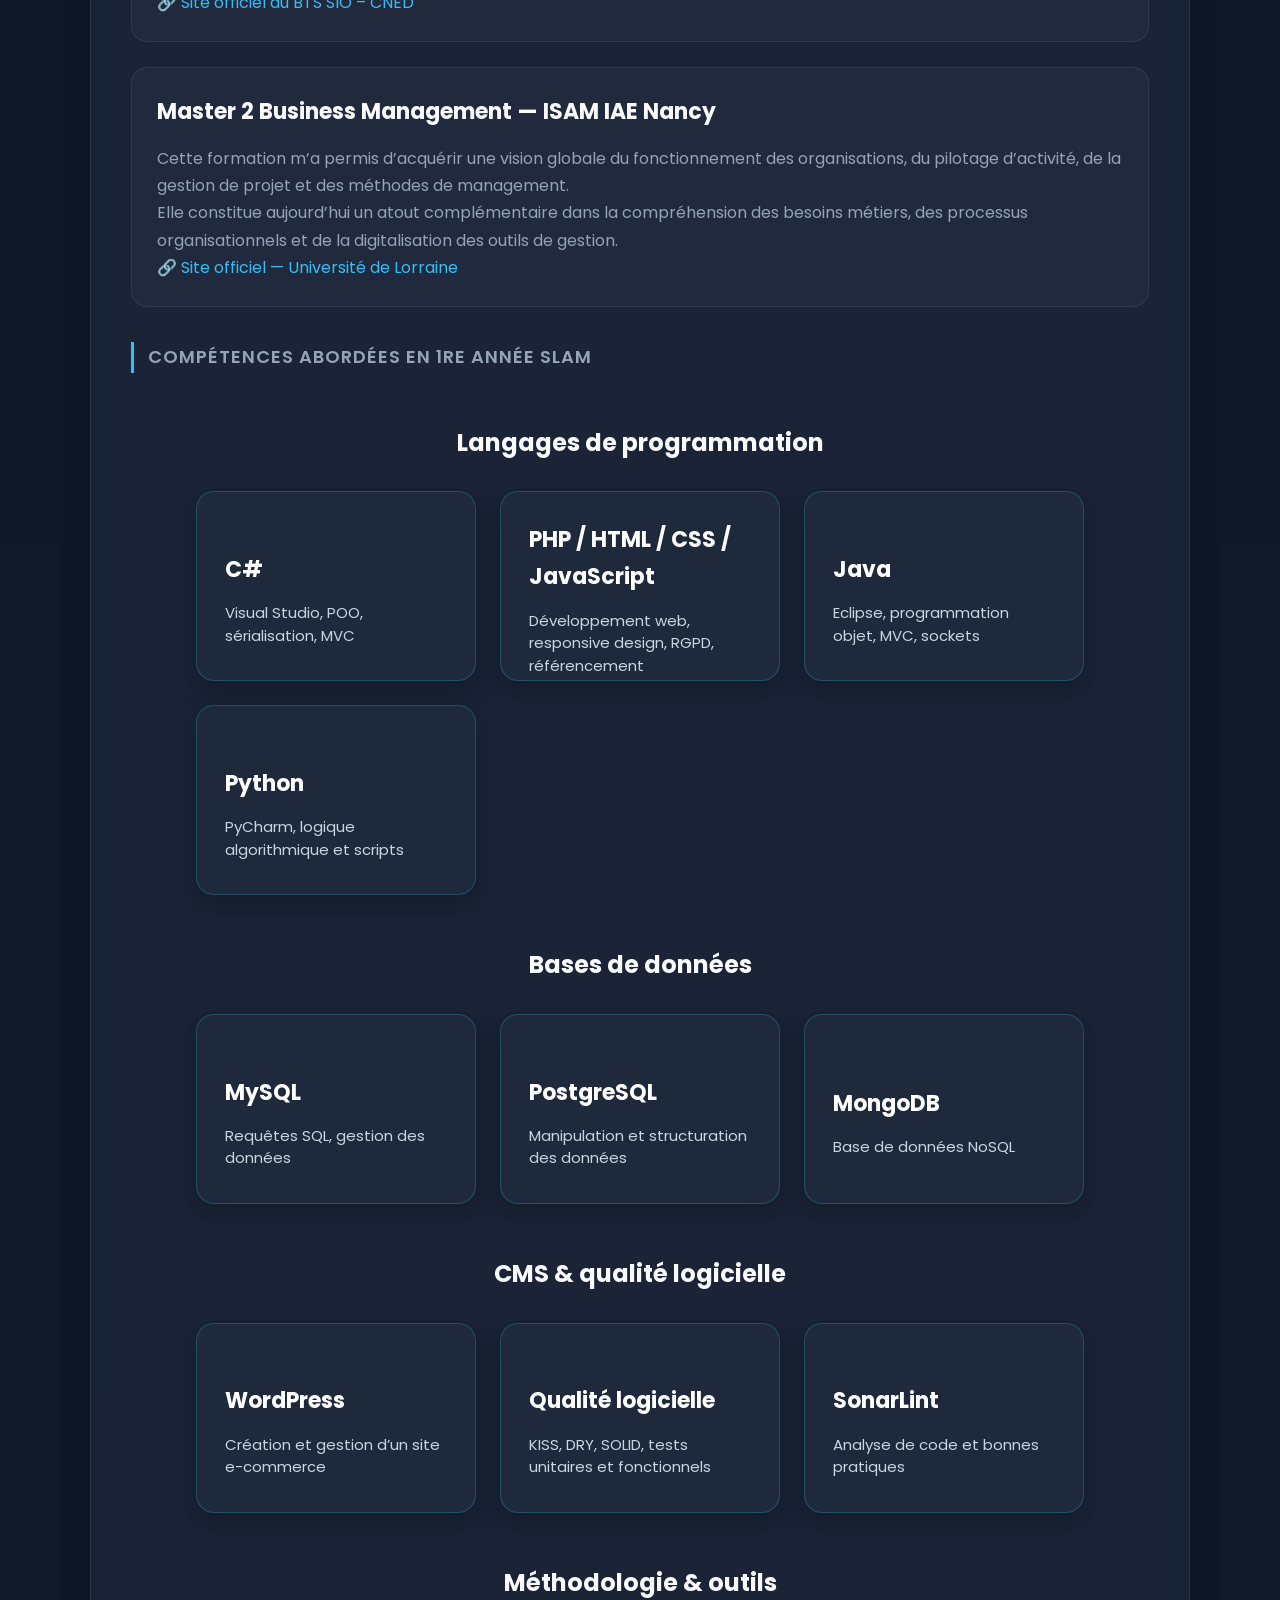
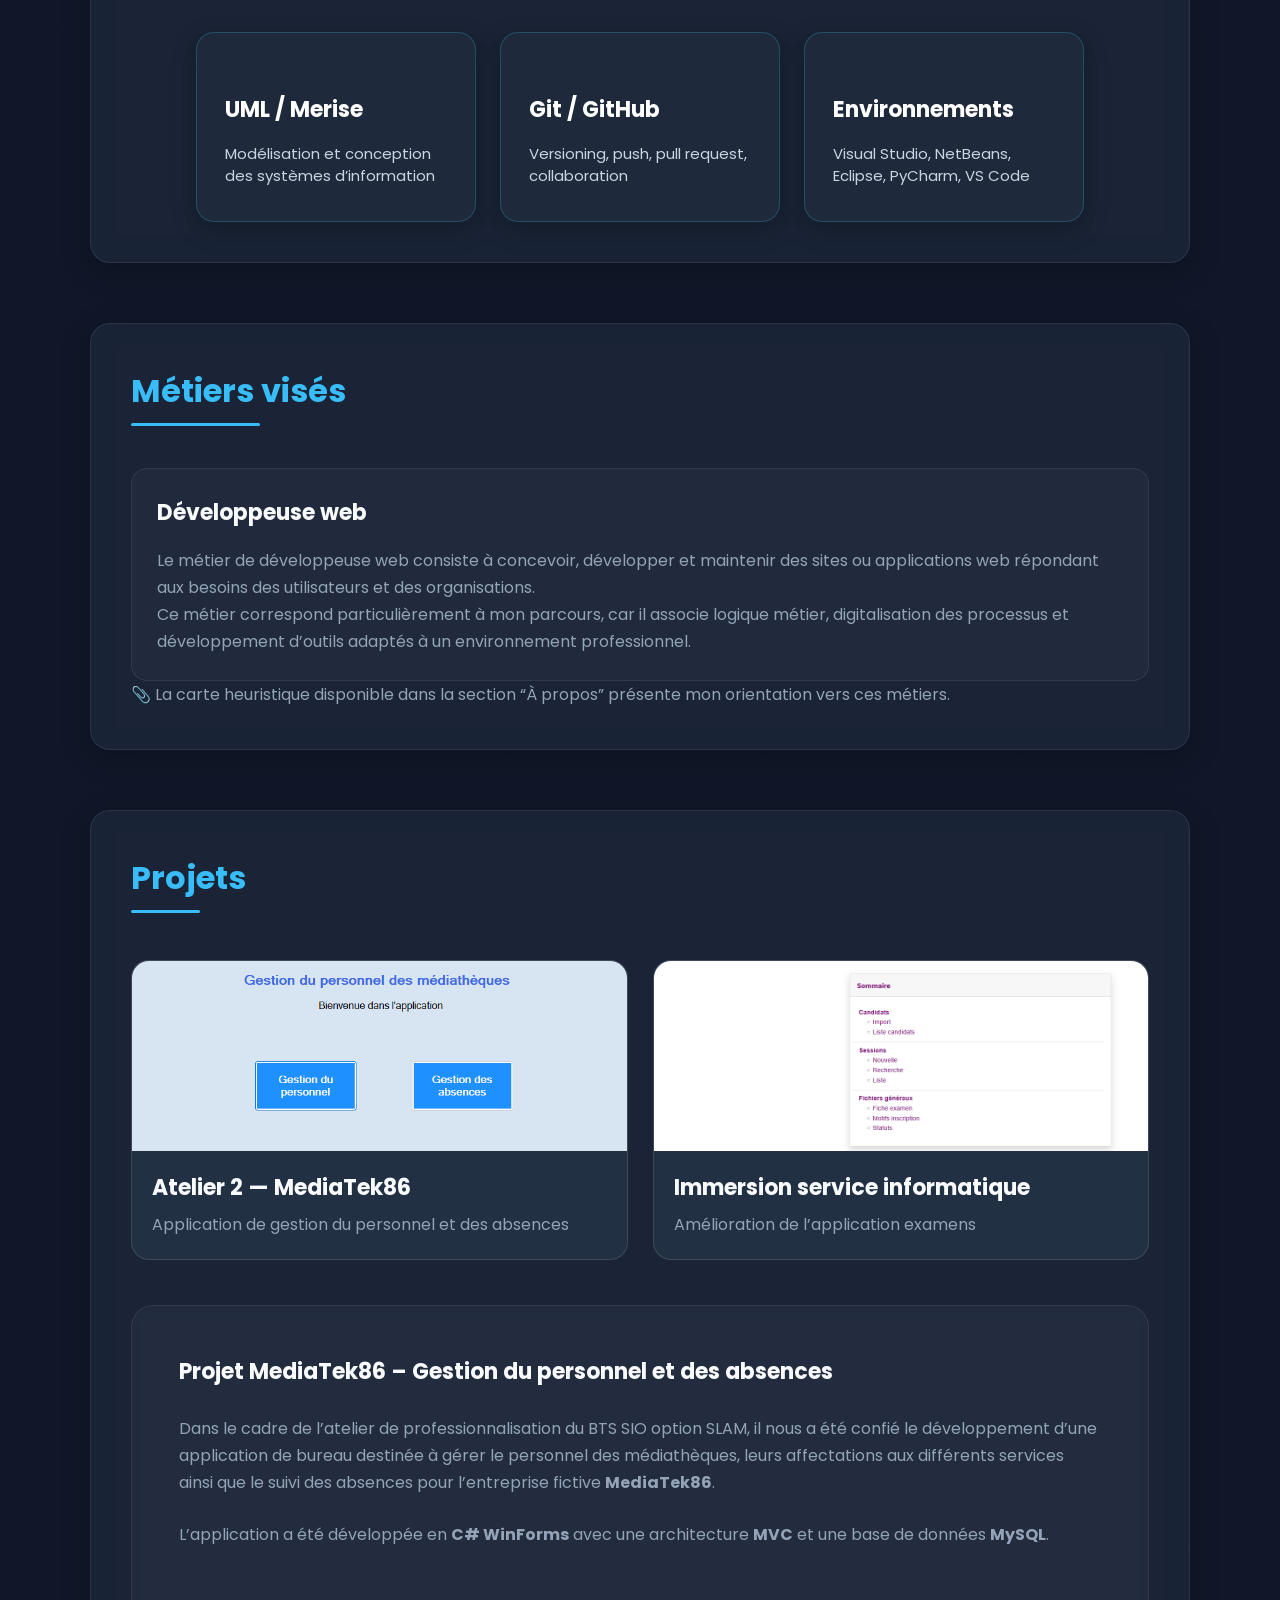
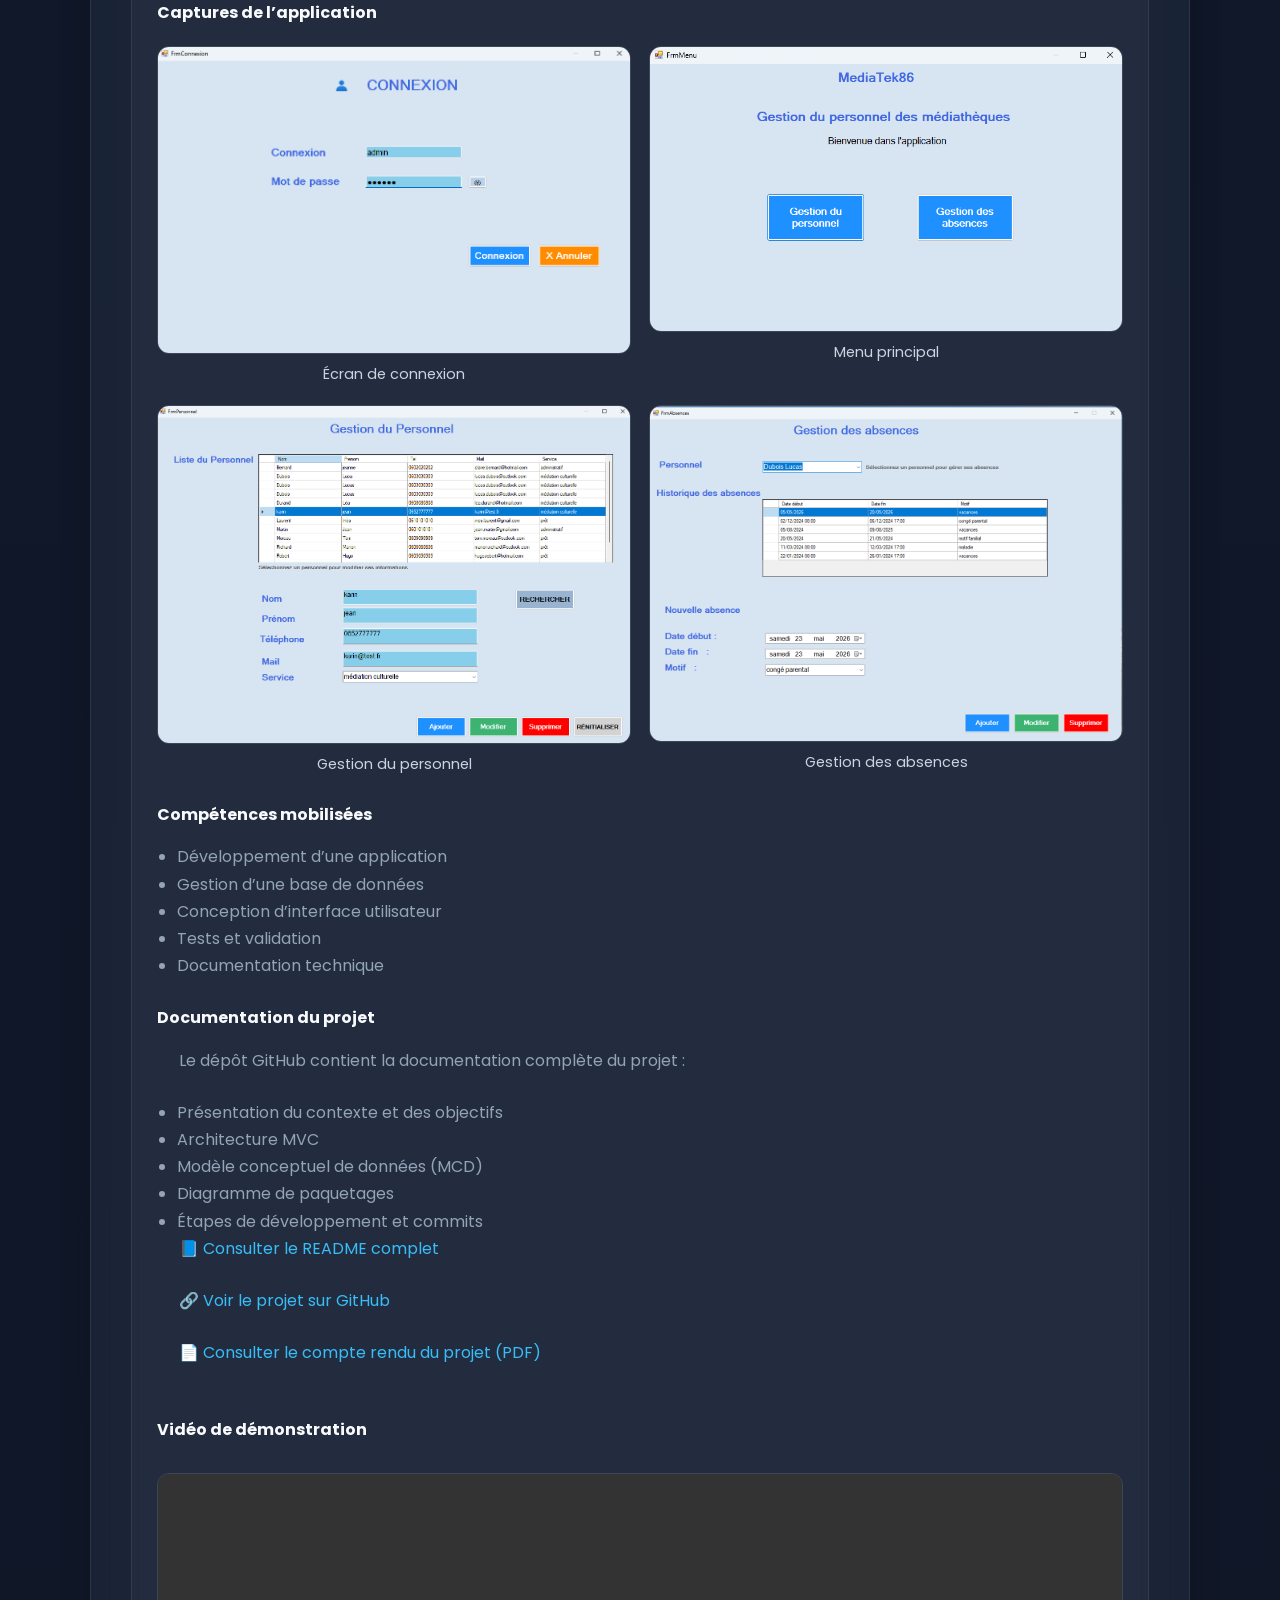
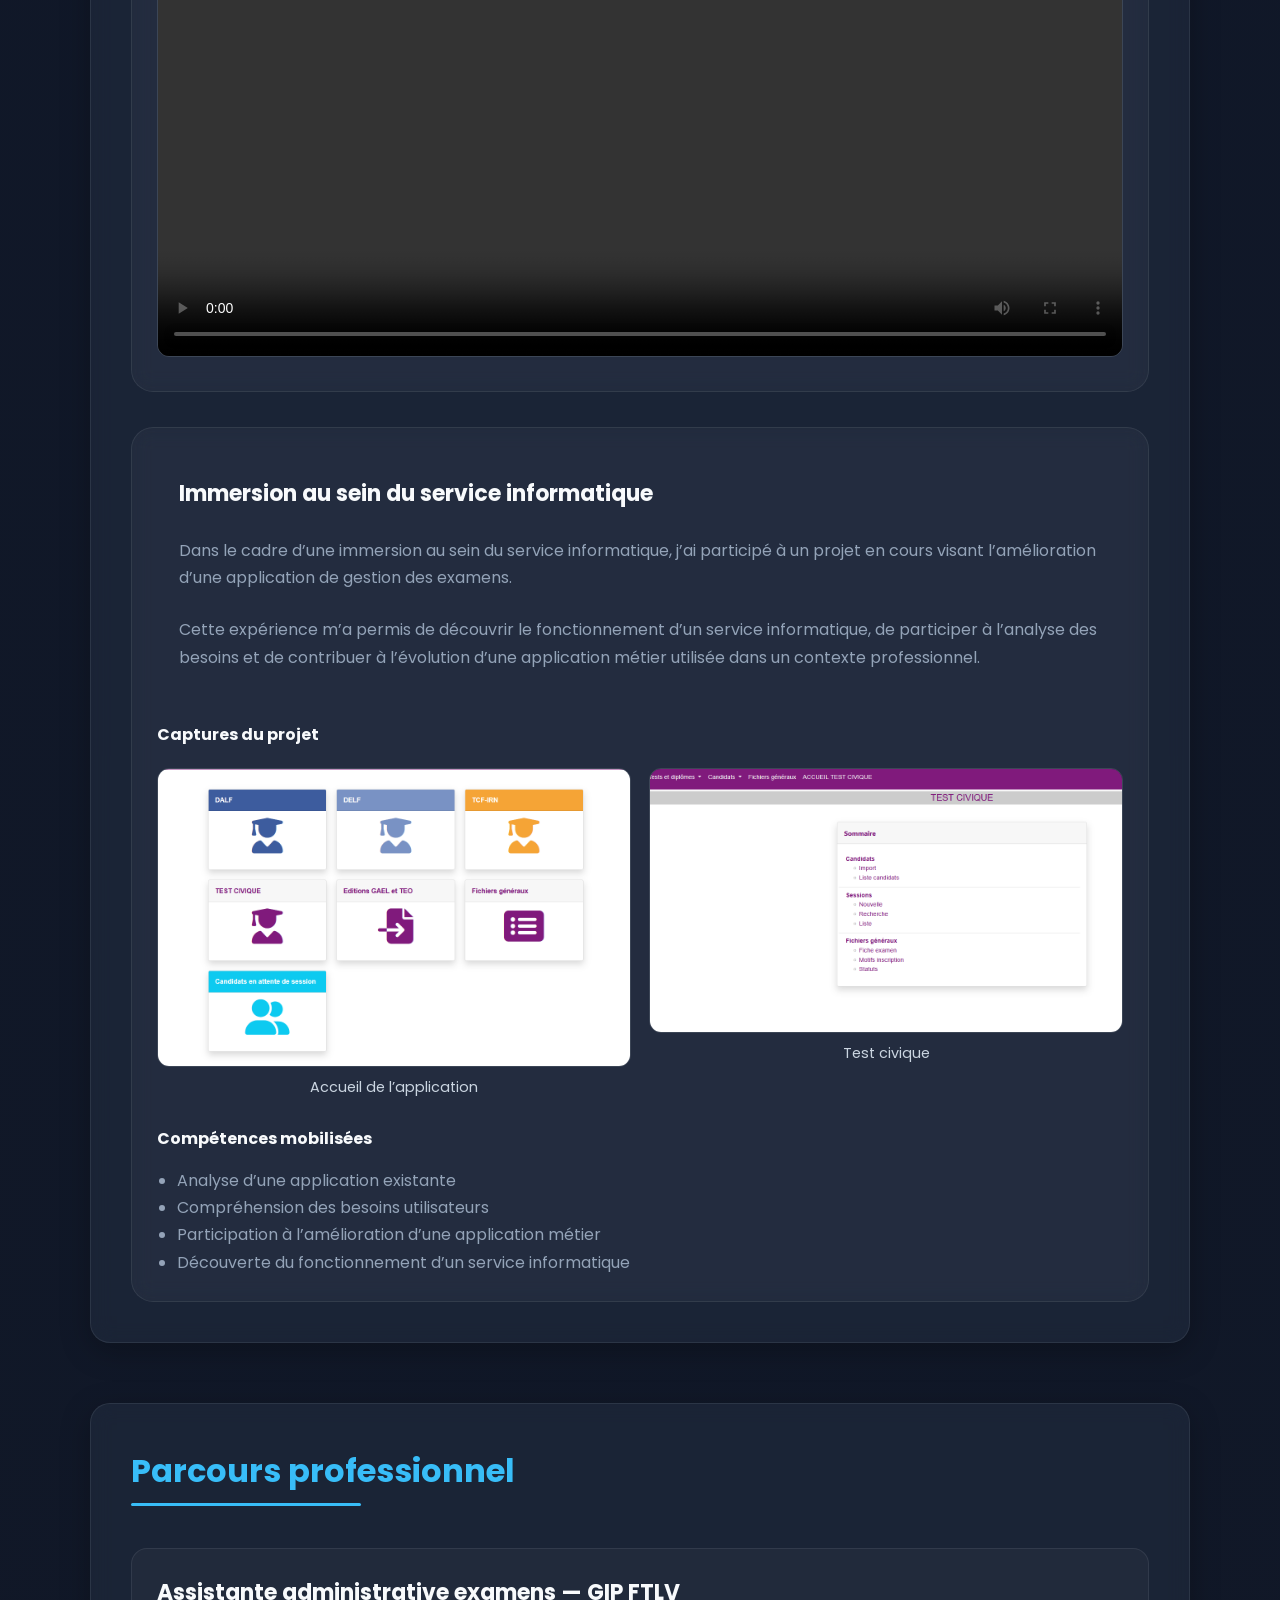
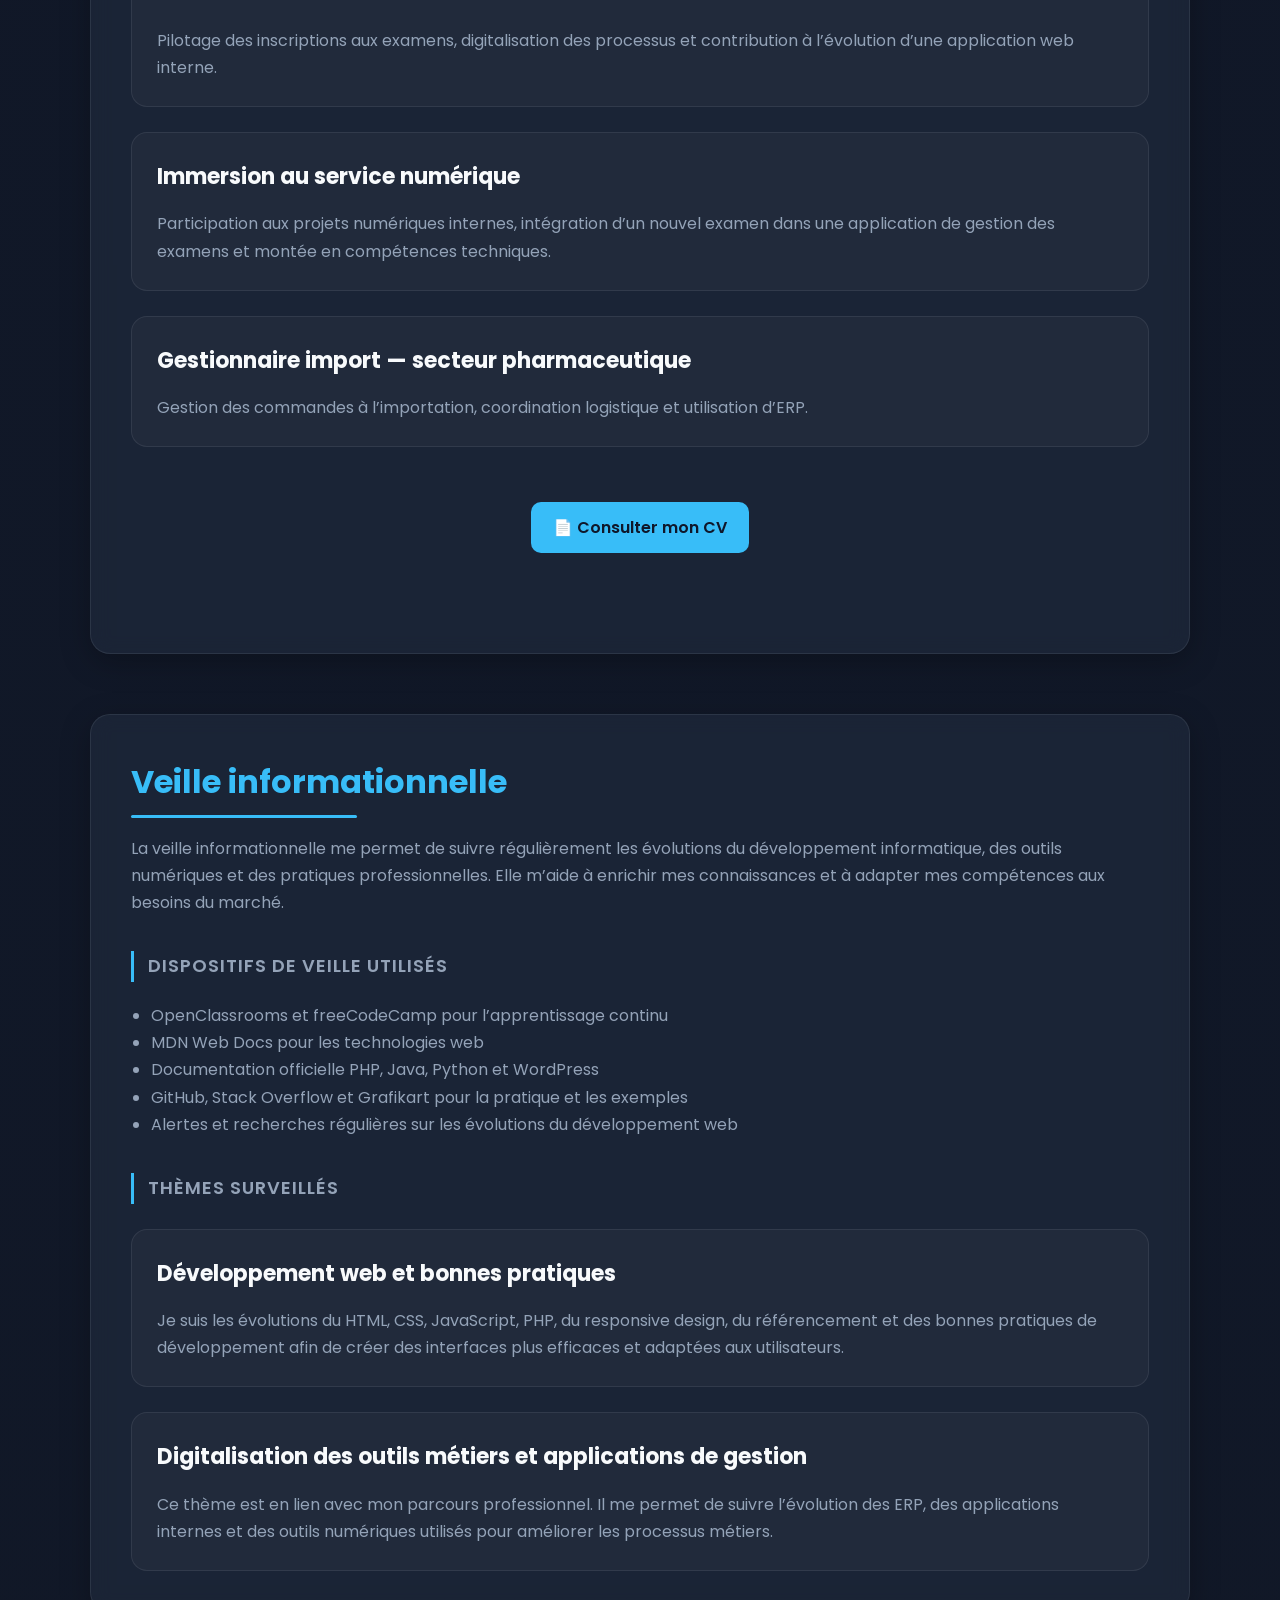
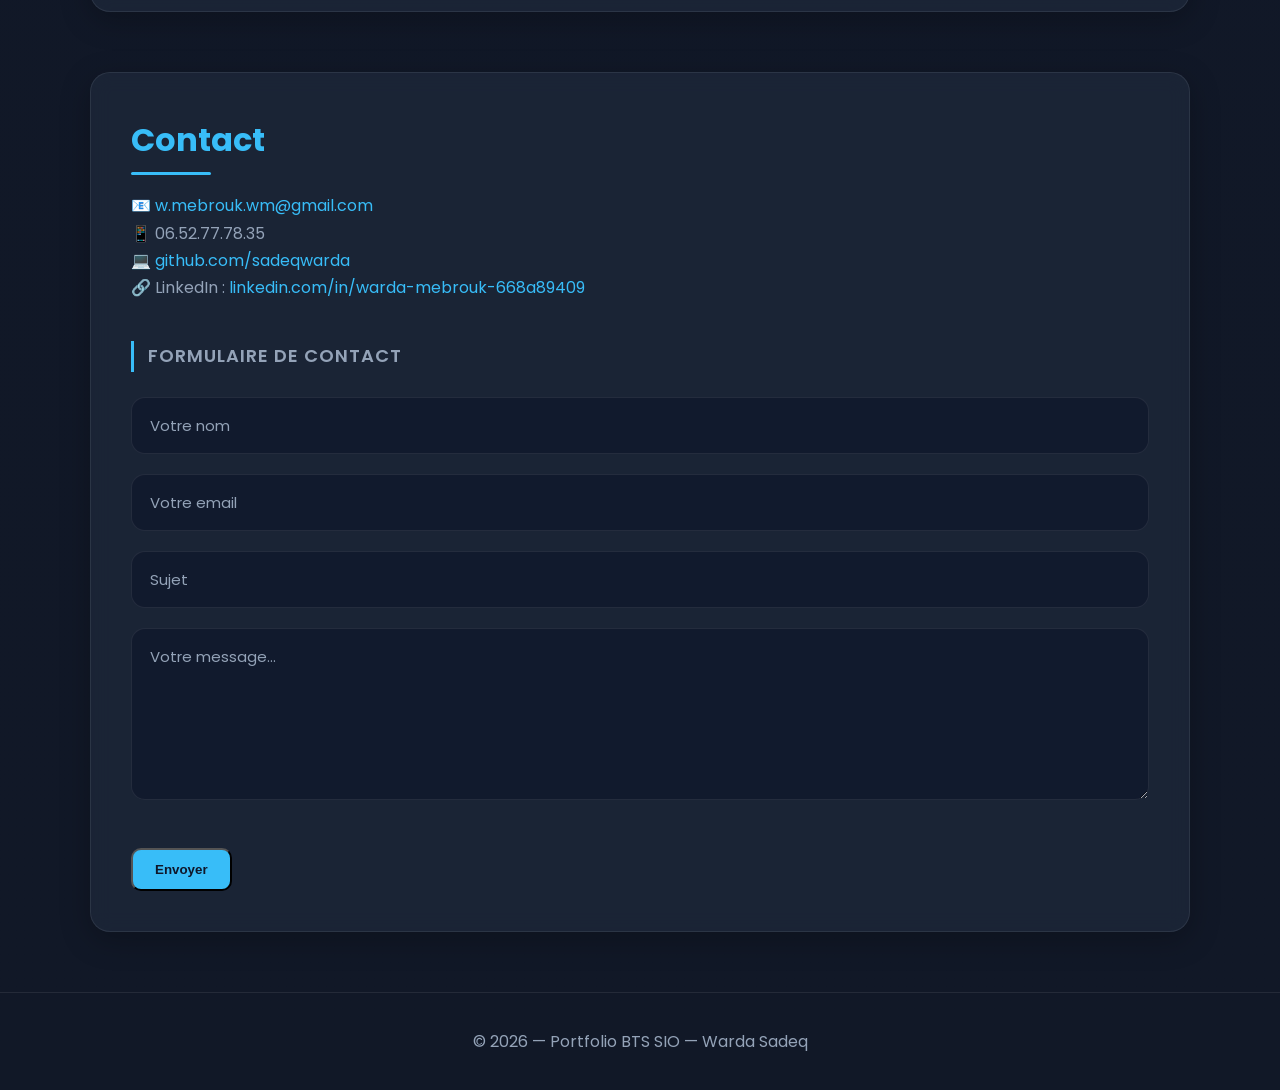
==== commit 56b83afc: "Update index.html" ====
--- a/index.html
+++ b/index.html
@@ -298,16 +298,13 @@
             et maintenir des sites ou applications web répondant aux besoins
             des utilisateurs et des organisations.
         </p>
-    </article>
-
-    <article>
-        <h3>Développeuse d’applications métiers</h3>
         <p>
             Ce métier correspond particulièrement à mon parcours, car il associe
             logique métier, digitalisation des processus et développement d’outils
             adaptés à un environnement professionnel.
         </p>
     </article>
+
 
     <p>
         📎 La carte heuristique disponible dans la section “À propos”
@@ -501,7 +498,7 @@
     </article>
 
     <div class="cv-button-container">
-        <a href="./CV_SADEQ_WARDA.pdf" class="btn" target="_blank" download>
+        <a href="CV_SADEQ_WARDA .pdf" class="btn" target="_blank" download>
             📄 Consulter mon CV
         </a>
     </div>
